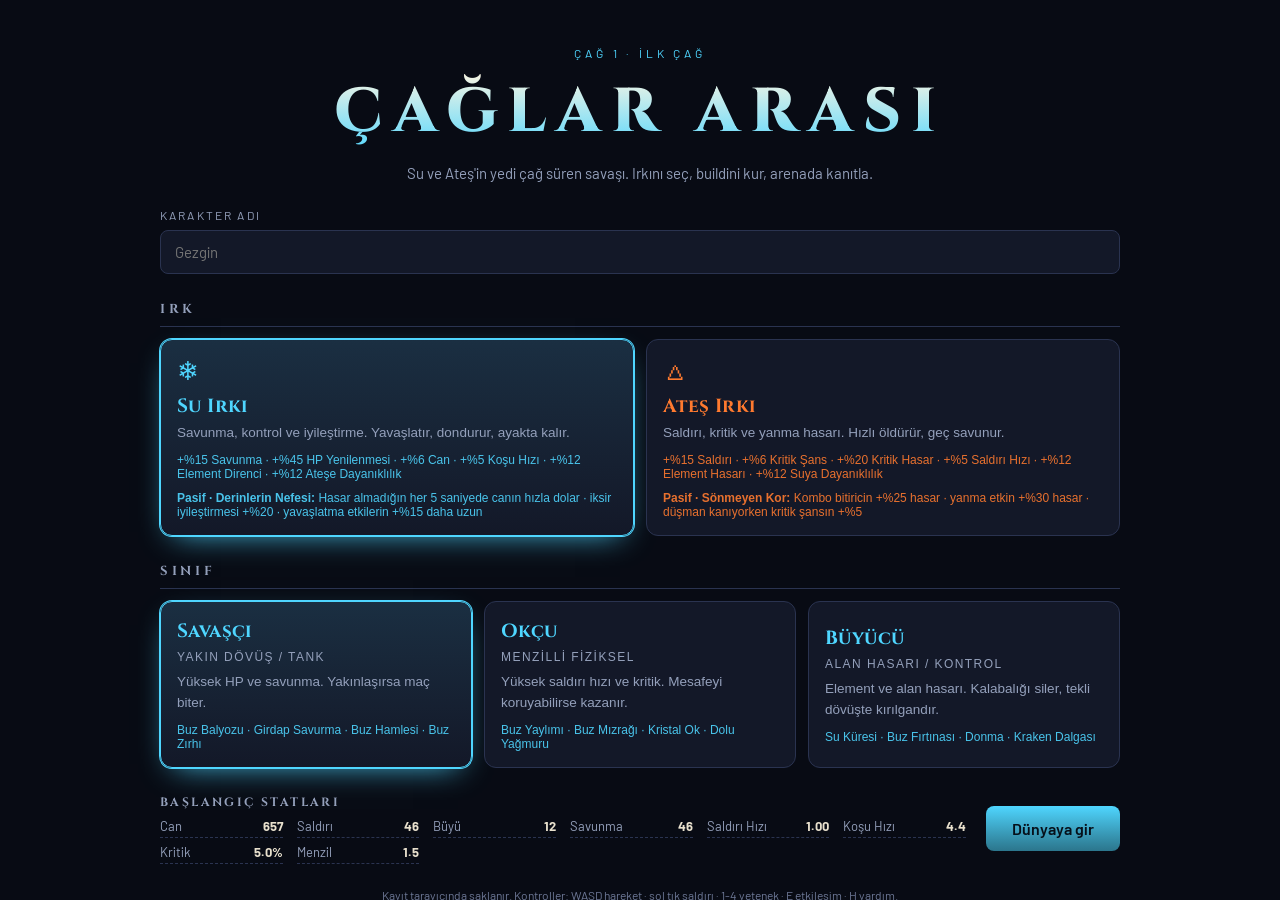
==== cag-savasi-tek-dosya.html @ c1fe4739 "Add files via upload" ====
<!DOCTYPE html>
<html lang="tr">
<head>
<meta charset="UTF-8">
<meta name="viewport" content="width=device-width, initial-scale=1, maximum-scale=1, user-scalable=no, viewport-fit=cover">
<title>Çağlar Arası — Su ve Ateş</title>
<link rel="preconnect" href="https://fonts.googleapis.com">
<link rel="preconnect" href="https://fonts.gstatic.com" crossorigin>
<link href="https://fonts.googleapis.com/css2?family=Cinzel:wght@600;800&family=Barlow:wght@400;500;600;700;800&display=swap" rel="stylesheet">
<style>
/* =============================================================
   style.css — Çağlar Arası
   Palet: obsidyen zemin, parşömen yazı, ırk rengi vurgu
   ============================================================= */

:root {
  --bg: #080b14;
  --bg2: #0e1220;
  --panel: #131828;
  --panel2: #1a2033;
  --line: #2a3350;
  --ink: #e8e0cd;
  --dim: #94a0bb;
  --gold: #e8c04a;
  --danger: #ff4d6d;
  --good: #8fd45c;
  --warn: #ffab3a;
  --accent: #4fd6ff;

  --r-common: #b8b8b8;
  --r-uncommon: #69c76a;
  --r-rare: #4aa3ff;
  --r-epic: #b06cff;
  --r-legendary: #ffa93a;
  --r-mythic: #ff4d6d;

  --font-d: 'Cinzel', Georgia, serif;
  --font-b: 'Barlow', system-ui, -apple-system, sans-serif;
}

* { box-sizing: border-box; margin: 0; padding: 0; }
html, body { height: 100%; }
body {
  background: var(--bg);
  color: var(--ink);
  font-family: var(--font-b);
  overflow: hidden;
  -webkit-tap-highlight-color: transparent;
}
.hidden { display: none !important; }
.dim { color: var(--dim); }
.small { font-size: 12px; }
h1, h2, h3, h4 { font-family: var(--font-d); letter-spacing: .02em; }

/* ---------------- Butonlar ---------------- */
.btn {
  font-family: var(--font-b); font-weight: 600; font-size: 14px;
  color: var(--ink); background: var(--panel2);
  border: 1px solid var(--line); border-radius: 8px;
  padding: 9px 14px; cursor: pointer; transition: .15s;
}
.btn:hover:not(:disabled) { background: #222a42; border-color: var(--accent); }
.btn:disabled { opacity: .4; cursor: not-allowed; }
.btn.primary { background: linear-gradient(180deg, var(--accent), color-mix(in srgb, var(--accent) 55%, #000)); color: #06101a; border: none; }
.btn.primary:hover:not(:disabled) { filter: brightness(1.12); }
.btn.ghost { background: transparent; }
.btn.danger { border-color: #5a2233; color: #ff8ea3; }
.btn.big { font-size: 16px; padding: 13px 26px; }
button:focus-visible, input:focus-visible { outline: 2px solid var(--accent); outline-offset: 2px; }

/* =============================================================
   1) KARAKTER OLUŞTURMA
   ============================================================= */
.screen { height: 100%; overflow-y: auto; }
.create-wrap {
  max-width: 1000px; margin: 0 auto; padding: 46px 20px 60px;
}
.create-head { text-align: center; margin-bottom: 26px; }
.eyebrow {
  font-size: 12px; letter-spacing: .32em; text-transform: uppercase;
  color: var(--accent); margin-bottom: 10px;
}
.create-head h1 {
  font-size: clamp(34px, 7vw, 62px); font-weight: 800; letter-spacing: .16em;
  background: linear-gradient(180deg, #fff6e2, var(--accent));
  -webkit-background-clip: text; background-clip: text; color: transparent;
}
.create-head .sub { color: var(--dim); margin-top: 10px; font-size: 15px; }

.continue {
  display: flex; align-items: center; justify-content: space-between; gap: 16px;
  background: var(--panel); border: 1px solid var(--line); border-left: 3px solid var(--gold);
  border-radius: 10px; padding: 14px 18px; margin-bottom: 22px;
}
.continue h3 { font-size: 18px; }

.field { margin-bottom: 24px; }
.field label { display: block; font-size: 12px; letter-spacing: .18em; text-transform: uppercase; color: var(--dim); margin-bottom: 8px; }
.field input, .row input {
  width: 100%; background: var(--panel); border: 1px solid var(--line); color: var(--ink);
  border-radius: 8px; padding: 12px 14px; font-family: var(--font-b); font-size: 15px;
}
.step {
  font-size: 13px; letter-spacing: .28em; text-transform: uppercase;
  color: var(--dim); margin: 26px 0 12px;
  border-bottom: 1px solid var(--line); padding-bottom: 8px;
}
.picks { display: grid; gap: 12px; }
.picks.two { grid-template-columns: repeat(auto-fit, minmax(260px, 1fr)); }
.picks.three { grid-template-columns: repeat(auto-fit, minmax(220px, 1fr)); }
.pick {
  text-align: left; background: var(--panel); border: 1px solid var(--line);
  border-radius: 12px; padding: 16px; color: var(--ink); cursor: pointer; transition: .16s;
}
.pick:hover { border-color: var(--c); transform: translateY(-2px); }
.pick.on { border-color: var(--c); box-shadow: 0 0 0 1px var(--c), 0 10px 30px -14px var(--c); background: linear-gradient(180deg, color-mix(in srgb, var(--c) 12%, var(--panel)), var(--panel)); }
.pick .glyph { font-size: 26px; color: var(--c); display: block; margin-bottom: 6px; }
.pick h3 { font-size: 19px; color: var(--c); margin-bottom: 4px; }
.pick .role { font-size: 12px; letter-spacing: .12em; text-transform: uppercase; color: var(--dim); margin-bottom: 6px; }
.pick p { font-size: 13.5px; color: var(--dim); line-height: 1.5; }
.pick .bonus { display: block; margin-top: 10px; font-size: 12px; color: var(--c); opacity: .9; }

.create-foot {
  display: flex; align-items: center; justify-content: space-between; gap: 20px;
  margin-top: 26px; flex-wrap: wrap;
}
.preview { flex: 1; min-width: 260px; }
.preview h4 { font-size: 12px; letter-spacing: .2em; text-transform: uppercase; color: var(--dim); margin-bottom: 8px; }
.pv-stats { display: grid; grid-template-columns: repeat(auto-fit, minmax(110px, 1fr)); gap: 6px 14px; }
.pv-stats div { display: flex; justify-content: space-between; font-size: 13px; border-bottom: 1px dashed var(--line); padding-bottom: 3px; }
.pv-stats span { color: var(--dim); }
.note { margin-top: 24px; font-size: 12px; color: #6d7896; text-align: center; }

/* =============================================================
   2) OYUN EKRANI
   ============================================================= */
#screen-game { position: fixed; inset: 0; }
#game { width: 100%; height: 100%; display: block; cursor: crosshair; }

#hud { position: absolute; inset: 0; pointer-events: none; font-size: 13px; }
#hud button, #hud input { pointer-events: auto; }

/* --- Sol üst oyuncu paneli --- */
.hud-player {
  position: absolute; top: 12px; left: 12px; display: flex; gap: 10px;
  background: rgba(12,16,28,.78); border: 1px solid var(--line); border-radius: 12px;
  padding: 10px; backdrop-filter: blur(6px); min-width: 268px;
}
.portrait {
  width: 46px; height: 46px; border-radius: 10px; flex: none;
  background: radial-gradient(circle at 50% 30%, color-mix(in srgb, var(--accent) 60%, #000), #0b1020);
  border: 1px solid var(--accent); display: grid; place-items: center;
  font-family: var(--font-d); font-weight: 800; font-size: 12px; color: var(--ink);
}
.pbars { flex: 1; display: flex; flex-direction: column; gap: 4px; }
.pname { display: flex; justify-content: space-between; align-items: baseline; }
.pname b { font-family: var(--font-d); font-size: 14px; }
.pname span { font-size: 11px; color: var(--dim); }
.bar { position: relative; height: 13px; background: #0a0e18; border: 1px solid var(--line); border-radius: 4px; overflow: hidden; }
.bar span { position: absolute; inset: 0; display: grid; place-items: center; font-size: 10px; font-weight: 700; text-shadow: 0 1px 2px #000; }
.bar .fill { height: 100%; transition: width .18s; }
.bar.hp .fill { background: linear-gradient(90deg, #d8324a, #ff6a5c); }
.bar.xp { height: 7px; }
.bar.xp .fill { background: linear-gradient(90deg, #3a7fd0, #7fc4ff); }
.bar.mana { height: 5px; }
.bar.mana .fill { background: linear-gradient(90deg, #6a4fd0, #b06cff); }

/* --- Üst kaynak & menü --- */
.hud-top {
  position: absolute; top: 12px; left: 50%; transform: translateX(-50%);
  display: flex; align-items: center; gap: 8px;
  background: rgba(12,16,28,.78); border: 1px solid var(--line);
  border-radius: 12px; padding: 7px 10px; backdrop-filter: blur(6px);
}
.res { display: flex; align-items: center; gap: 6px; font-weight: 700; padding: 0 6px; }
.res.age { font-family: var(--font-d); font-size: 12px; color: var(--gold); border-left: 1px solid var(--line); padding-left: 12px; }
.ic { width: 12px; height: 12px; border-radius: 3px; display: inline-block; }
.ic.gold { background: linear-gradient(135deg, #ffe9a8, var(--gold)); }
.ic.mat { background: linear-gradient(135deg, #a8e6ff, #4a90c9); }
.menu { display: flex; gap: 4px; margin-left: 6px; border-left: 1px solid var(--line); padding-left: 10px; }
.menu button {
  position: relative; background: transparent; border: 1px solid transparent; color: var(--dim);
  font-family: var(--font-b); font-weight: 600; font-size: 12.5px;
  padding: 6px 10px; border-radius: 7px; cursor: pointer; transition: .14s;
}
.menu button:hover { color: var(--ink); background: var(--panel2); border-color: var(--line); }
.dot {
  position: absolute; top: -4px; right: -4px; min-width: 16px; height: 16px;
  background: var(--gold); color: #0b1020; border-radius: 8px;
  font-size: 10px; font-weight: 800; display: grid; place-items: center; padding: 0 4px;
}

/* --- Sağ: mini harita + görev --- */
.hud-right { position: absolute; top: 12px; right: 12px; width: 168px; }
.minibox { background: rgba(12,16,28,.78); border: 1px solid var(--line); border-radius: 12px; padding: 8px; }
#minimap { width: 150px; height: 150px; display: block; border-radius: 6px; }
#zone-name { text-align: center; font-family: var(--font-d); font-size: 12px; margin-top: 6px; color: var(--accent); }
#quest-tracker { margin-top: 8px; display: flex; flex-direction: column; gap: 4px; }
.qt {
  background: rgba(12,16,28,.7); border-left: 2px solid var(--accent);
  padding: 5px 8px; border-radius: 0 6px 6px 0; display: flex; justify-content: space-between; gap: 8px;
  font-size: 11.5px;
}
.qt.done { border-left-color: var(--good); color: var(--good); }
.qt-num { color: var(--dim); font-weight: 700; }
.qt-empty { font-size: 11px; color: #616c88; padding: 4px 8px; }

/* --- Boss & PvP barları --- */
#boss-bar {
  position: absolute; top: 74px; left: 50%; transform: translateX(-50%);
  width: min(560px, 80vw); background: rgba(12,16,28,.82);
  border: 1px solid #4a2333; border-radius: 10px; padding: 8px 12px;
}
.bb-name { font-family: var(--font-d); font-size: 14px; margin-bottom: 5px; display: flex; justify-content: space-between; }
.bb-name span { font-family: var(--font-b); font-size: 11px; color: var(--dim); }
.bar.big { height: 15px; }
.fill.boss { background: linear-gradient(90deg, #8a1030, var(--danger)); }

#pvp-bar {
  position: absolute; top: 12px; left: 50%; transform: translateX(-50%);
  display: flex; align-items: center; gap: 14px;
  background: rgba(12,16,28,.85); border: 1px solid var(--line);
  border-radius: 12px; padding: 10px 16px; width: min(680px, 92vw);
}
.pvp-side { flex: 1; }
.pvp-side.right { text-align: right; }
.pn { font-family: var(--font-d); font-size: 13px; margin-bottom: 4px; }
.fill.ally { background: linear-gradient(90deg, #2f7fd0, #7fc4ff); }
.fill.foe { background: linear-gradient(90deg, #ff6a3a, #ffab3a); }
.pvp-timer { font-family: var(--font-d); font-size: 20px; text-align: center; line-height: 1; }
.pvp-timer span { display: block; font-size: 10px; color: var(--dim); letter-spacing: .2em; }

/* --- Etkileşim ipucu --- */
#interact-hint {
  position: absolute; bottom: 132px; left: 50%; transform: translateX(-50%);
  background: rgba(12,16,28,.85); border: 1px solid var(--accent);
  border-radius: 8px; padding: 7px 14px; font-size: 13px;
}
#interact-hint b {
  display: inline-block; background: var(--accent); color: #06101a;
  border-radius: 4px; padding: 1px 6px; margin-right: 6px; font-size: 11px;
}

/* --- Yetenek çubuğu --- */
#skillbar {
  position: absolute; bottom: 16px; left: 50%; transform: translateX(-50%);
  display: flex; gap: 8px;
}
.skill {
  position: relative; width: 74px; height: 66px; overflow: hidden;
  background: rgba(16,21,36,.9); border: 1px solid var(--line); border-radius: 10px;
  color: var(--ink); cursor: pointer; display: flex; flex-direction: column;
  justify-content: flex-end; padding: 6px; transition: .14s;
}
.skill:hover { border-color: var(--accent); }
.skill.nomana { opacity: .55; }
.skill .key {
  position: absolute; top: 4px; left: 6px; font-size: 10px; font-weight: 800;
  color: var(--accent); letter-spacing: .06em;
}
.skill .mana { position: absolute; top: 4px; right: 6px; font-size: 10px; color: #b06cff; font-weight: 700; }
.skill .count { position: absolute; top: 4px; right: 6px; font-size: 11px; color: var(--good); font-weight: 800; }
.skill .sname { font-size: 11px; font-weight: 600; line-height: 1.15; text-align: left; }
.skill .cd { position: absolute; left: 0; bottom: 0; width: 100%; height: 0%; background: rgba(4,7,14,.72); transition: height .1s linear; }
.skill .cd-text { position: absolute; inset: 0; display: grid; place-items: center; font-size: 18px; font-weight: 800; color: #fff; }
.skill.util { width: 60px; }
.skill.util .sname { font-size: 10.5px; color: var(--dim); }

/* --- Joystick (dokunmatik) --- */
#joystick {
  position: absolute; bottom: 96px; left: 26px; width: 112px; height: 112px;
  border-radius: 50%; border: 1px solid var(--line); background: rgba(12,16,28,.4);
  display: none; pointer-events: auto; touch-action: none;
}
#joy-knob {
  position: absolute; left: 50%; top: 50%; width: 46px; height: 46px; margin: -23px 0 0 -23px;
  border-radius: 50%; background: rgba(120,160,220,.35); border: 1px solid var(--accent);
}

/* --- Toast --- */
#toasts { position: absolute; bottom: 100px; right: 16px; display: flex; flex-direction: column; gap: 6px; align-items: flex-end; }
.toast {
  background: rgba(12,16,28,.92); border: 1px solid var(--line); border-left: 3px solid var(--accent);
  border-radius: 6px; padding: 8px 12px; font-size: 12.5px; max-width: 300px;
  animation: slidein .25s ease; transition: opacity .35s, transform .35s;
}
.toast-good { border-left-color: var(--good); }
.toast-warn { border-left-color: var(--warn); }
.toast.out { opacity: 0; transform: translateX(20px); }
@keyframes slidein { from { opacity: 0; transform: translateX(24px); } }

/* =============================================================
   3) PANELLER (modal)
   ============================================================= */
#modal-layer {
  position: absolute; inset: 0; background: rgba(4,6,12,.72);
  display: grid; place-items: center; padding: 20px; z-index: 30; pointer-events: auto;
  backdrop-filter: blur(3px);
}
.modal {
  width: min(620px, 100%); max-height: 86vh; display: flex; flex-direction: column;
  background: var(--panel); border: 1px solid var(--line); border-radius: 14px;
  box-shadow: 0 30px 80px -30px #000;
}
.modal.wide { width: min(920px, 100%); }
.modal-head {
  display: flex; align-items: center; justify-content: space-between;
  padding: 14px 18px; border-bottom: 1px solid var(--line);
}
.modal-head h2 { font-size: 19px; }
.modal-head .pill, .pill {
  font-family: var(--font-b); font-size: 11px; font-weight: 700; color: var(--accent);
  background: color-mix(in srgb, var(--accent) 15%, transparent);
  border-radius: 20px; padding: 2px 9px; margin-left: 8px;
}
.close { background: none; border: none; color: var(--dim); font-size: 18px; cursor: pointer; }
.close:hover { color: var(--ink); }
.modal-body { padding: 16px 18px 20px; overflow-y: auto; }
.modal h4 { font-size: 12px; letter-spacing: .18em; text-transform: uppercase; color: var(--dim); margin: 16px 0 8px; }
.modal h4:first-child { margin-top: 0; }

/* --- Karakter paneli --- */
.char-grid { display: grid; grid-template-columns: 1fr 1fr; gap: 22px; }
.ident { display: flex; gap: 12px; align-items: center; margin-bottom: 6px; }
.ident-badge {
  width: 52px; height: 52px; border-radius: 12px; display: grid; place-items: center;
  font-family: var(--font-d); font-weight: 800; font-size: 20px;
  background: radial-gradient(circle at 50% 30%, color-mix(in srgb, var(--c) 55%, #000), #0b1020);
  border: 1px solid var(--c);
}
.ident h3 { font-size: 18px; }
.ident p { font-size: 12.5px; color: var(--dim); }
.stats { display: grid; grid-template-columns: 1fr 1fr; gap: 4px 16px; }
.strow { display: flex; justify-content: space-between; font-size: 12.5px; border-bottom: 1px dashed var(--line); padding: 3px 0; }
.strow span { color: var(--dim); }
.alloc { display: flex; flex-direction: column; gap: 5px; margin-bottom: 12px; }
.alrow { display: grid; grid-template-columns: 1fr auto auto auto; gap: 6px; align-items: center; font-size: 12.5px; }
.alname .cap { font-style: normal; font-size: 10px; color: #66718c; margin-left: 4px; }
.alpts { font-weight: 800; color: var(--accent); min-width: 22px; text-align: right; }
.mini {
  background: var(--panel2); border: 1px solid var(--line); color: var(--ink);
  border-radius: 6px; padding: 3px 8px; font-size: 11px; font-weight: 700; cursor: pointer;
}
.mini:disabled { opacity: .35; cursor: not-allowed; }
.eqgrid { display: grid; grid-template-columns: 1fr 1fr; gap: 6px; }
.eqslot {
  text-align: left; background: var(--panel2); border: 1px solid var(--line);
  border-radius: 8px; padding: 7px 9px; cursor: pointer; color: var(--ink);
}
.eqslot .eqname { display: block; font-size: 10px; letter-spacing: .1em; text-transform: uppercase; color: var(--dim); }
.eqslot b { font-size: 12.5px; display: block; }
.eqslot i { font-size: 10.5px; color: var(--dim); font-style: normal; }
.eqslot.empty b { color: #5b6580; }

/* Nadirlik renkleri */
.r-common { border-color: color-mix(in srgb, var(--r-common) 45%, var(--line)); }
.r-uncommon { border-color: var(--r-uncommon); }
.r-rare { border-color: var(--r-rare); }
.r-epic { border-color: var(--r-epic); }
.r-legendary { border-color: var(--r-legendary); box-shadow: 0 0 14px -6px var(--r-legendary); }
.r-mythic { border-color: var(--r-mythic); box-shadow: 0 0 16px -5px var(--r-mythic); }

/* --- Envanter --- */
.inv-wrap { display: grid; gap: 14px; }
.icells, .mcells { display: grid; grid-template-columns: repeat(auto-fill, minmax(150px, 1fr)); gap: 6px; }
.icell, .mcell {
  text-align: left; background: var(--panel2); border: 1px solid var(--line);
  border-radius: 8px; padding: 8px; cursor: pointer; color: var(--ink); transition: .14s;
}
.icell:hover, .mcell:hover { transform: translateY(-2px); background: #202742; }
.ic-slot { display: block; font-size: 9.5px; letter-spacing: .12em; text-transform: uppercase; color: var(--dim); }
.ic-name { display: block; font-size: 12.5px; font-weight: 600; line-height: 1.2; margin: 2px 0; }
.ic-lv, .ic-price { font-size: 11px; color: var(--gold); }
.matbox { background: var(--panel2); border: 1px solid var(--line); border-radius: 10px; padding: 12px; }
.mat { display: flex; align-items: center; gap: 8px; font-size: 12.5px; padding: 3px 0; }
.mat i { width: 10px; height: 10px; border-radius: 3px; }
.mat b { margin-left: auto; }
.inv-actions { display: flex; align-items: center; gap: 12px; flex-wrap: wrap; font-size: 12px; }

/* --- Item popup --- */
.itempop-layer { position: fixed; inset: 0; background: rgba(4,6,12,.6); display: grid; place-items: center; z-index: 50; padding: 20px; }
.itempop {
  width: min(400px, 100%); background: var(--panel); border: 1px solid var(--line);
  border-radius: 12px; padding: 18px; box-shadow: 0 24px 60px -24px #000;
}
.itempop h3 { font-size: 18px; margin-bottom: 4px; }
.istats { margin: 12px 0; display: flex; flex-direction: column; gap: 3px; }
.istat { display: flex; gap: 8px; font-size: 12.5px; border-bottom: 1px dashed var(--line); padding-bottom: 3px; }
.istat span { color: var(--dim); flex: 1; }
.istat b { color: var(--ink); }
.istat i { font-style: normal; font-weight: 700; font-size: 11.5px; }
.istat .up { color: var(--good); }
.istat .down { color: #ff7a8a; }
.ip-actions { display: flex; gap: 8px; flex-wrap: wrap; margin-top: 14px; }

/* --- Market --- */
.shop-top { display: flex; justify-content: space-between; align-items: center; gap: 12px; margin-bottom: 14px; flex-wrap: wrap; }
.shop-top .btn { margin-left: 6px; }

/* --- Craft --- */
.craft { display: flex; flex-direction: column; gap: 10px; }
.recipe {
  display: flex; justify-content: space-between; align-items: center; gap: 14px;
  background: var(--panel2); border: 1px solid var(--line); border-radius: 10px; padding: 12px 14px;
}
.recipe h4 { margin: 0 0 3px; font-size: 15px; letter-spacing: 0; text-transform: none; color: var(--ink); }
.mats { display: flex; flex-wrap: wrap; gap: 8px; margin-top: 6px; font-size: 11.5px; }
.mats .ok { color: var(--good); }
.mats .no { color: #ff7a8a; }

/* --- Görevler --- */
.quests { display: flex; flex-direction: column; gap: 10px; }
.questrow {
  display: flex; justify-content: space-between; align-items: center; gap: 14px;
  background: var(--panel2); border: 1px solid var(--line); border-radius: 10px; padding: 12px 14px;
}
.questrow h4 { margin: 0 0 4px; font-size: 14.5px; letter-spacing: 0; text-transform: none; color: var(--ink); }
.questrow .bar { margin-top: 7px; width: 240px; max-width: 44vw; height: 6px; }
.questrow .fill { background: linear-gradient(90deg, var(--accent), #fff); }
.questrow.done { border-color: var(--good); }

/* --- Çağlar --- */
.ages { display: flex; flex-direction: column; gap: 6px; }
.agerow {
  display: flex; align-items: center; gap: 14px; padding: 10px 12px;
  background: var(--panel2); border: 1px solid var(--line); border-radius: 10px; opacity: .55;
}
.agerow.unlocked { opacity: 1; }
.agerow.current { border-color: var(--gold); box-shadow: 0 0 18px -10px var(--gold); }
.agemark {
  width: 38px; height: 38px; flex: none; border-radius: 10px; display: grid; place-items: center;
  font-family: var(--font-d); font-weight: 800; background: color-mix(in srgb, var(--c) 25%, #0b1020);
  border: 1px solid var(--c); color: var(--c);
}
.agerow h4 { margin: 0; font-size: 15px; letter-spacing: 0; text-transform: none; color: var(--ink); }
.agestate { margin-left: auto; font-size: 11px; color: var(--dim); }
.agefoot { margin-top: 14px; display: flex; justify-content: space-between; align-items: center; gap: 14px; flex-wrap: wrap; }

/* --- Depo --- */
.storage { display: grid; grid-template-columns: 1fr 1fr; gap: 18px; }

/* --- PvP --- */
.pvp-panel { display: flex; flex-direction: column; gap: 16px; }
.rankbox {
  display: flex; align-items: center; gap: 18px; padding: 14px 18px;
  background: linear-gradient(90deg, color-mix(in srgb, var(--c) 14%, var(--panel2)), var(--panel2));
  border: 1px solid var(--c); border-radius: 12px;
}
.rankname { font-family: var(--font-d); font-size: 24px; color: var(--c); }
.mmr { font-weight: 700; }
.wl { margin-left: auto; color: var(--dim); }
.pvp-actions { display: flex; flex-direction: column; gap: 14px; }
.duel { background: var(--panel2); border: 1px solid var(--line); border-radius: 10px; padding: 12px 14px; }
.duel .row { display: flex; gap: 8px; margin: 8px 0; }
.mm-status { display: flex; align-items: center; gap: 10px; font-size: 13px; color: var(--accent); }
.spin {
  width: 14px; height: 14px; border-radius: 50%; border: 2px solid color-mix(in srgb, var(--accent) 30%, transparent);
  border-top-color: var(--accent); animation: spin .7s linear infinite;
}
@keyframes spin { to { transform: rotate(360deg); } }

.result { text-align: center; padding: 10px 0; }
.rbig { font-family: var(--font-d); font-size: 30px; margin-bottom: 16px; }
.result.win .rbig { color: var(--good); }
.result.lose .rbig { color: var(--danger); }
.rrew { display: flex; justify-content: center; gap: 26px; margin-bottom: 14px; }
.rrew div { display: flex; flex-direction: column; }
.rrew span { font-size: 11px; color: var(--dim); letter-spacing: .12em; text-transform: uppercase; }
.rrew b { font-size: 20px; font-family: var(--font-d); }
.result .ip-actions { justify-content: center; }

/* --- Yardım --- */
.keys { display: grid; grid-template-columns: repeat(auto-fit, minmax(200px, 1fr)); gap: 6px; font-size: 13px; }
.keys div { background: var(--panel2); border: 1px solid var(--line); border-radius: 7px; padding: 7px 10px; }
.keys b { color: var(--accent); margin-right: 6px; }

/* =============================================================
   4) RESPONSIVE / MOBİL
   ============================================================= */
@media (max-width: 860px) {
  .char-grid, .storage { grid-template-columns: 1fr; }
  .hud-right { width: 128px; }
  #minimap { width: 110px; height: 110px; }
  .hud-player { min-width: 210px; }
  .hud-top { top: auto; bottom: 92px; font-size: 12px; }
  .menu button { padding: 6px 7px; font-size: 11.5px; }
  #joystick { display: block; }
  #skillbar { gap: 6px; bottom: 12px; }
  .skill { width: 60px; height: 56px; }
  .skill.util { width: 52px; }
  #toasts { bottom: 150px; }
  #interact-hint { bottom: 160px; }
}
@media (hover: none) and (pointer: coarse) {
  #joystick { display: block; }
  #game { cursor: default; }
}
@media (prefers-reduced-motion: reduce) {
  * { animation-duration: .01ms !important; transition-duration: .01ms !important; }
}


/* ===== KOMBO GÖSTERGESİ ===== */
#combo-ind{
  position:absolute; left:50%; top:26%; transform:translateX(-50%);
  text-align:center; pointer-events:none; z-index:6;
  font-family:'Cinzel',serif; letter-spacing:.06em;
  text-shadow:0 2px 14px rgba(0,0,0,.85);
}
#combo-ind b{ display:block; font-size:30px; color:var(--accent); line-height:1; }
#combo-ind span{ font-size:11px; opacity:.65; letter-spacing:.22em; text-transform:uppercase; }
#combo-ind.finish b{ font-size:38px; color:#ffd66b; }
#combo-ind.pop{ animation:comboPop .28s ease-out; }
@keyframes comboPop{
  0%{ transform:translateX(-50%) scale(.6); opacity:0; }
  55%{ transform:translateX(-50%) scale(1.16); opacity:1; }
  100%{ transform:translateX(-50%) scale(1); opacity:1; }
}

/* ===== İKSİR BUTONLARI ===== */
.skill.pot .count{ background:var(--pot); color:#0b0f18; font-weight:800; }
.skill.pot.empty{ opacity:.42; filter:grayscale(.7); }
.skill.auto{ min-width:56px; }
.skill.auto .count{ font-size:9px; letter-spacing:.08em; background:#2b3444; color:#8c97ab; }
.skill.auto.on .count{ background:#2f7d52; color:#dcffe9; }

/* ===== MARKET İKSİR TEZGÂHI ===== */
.potion-shop{ display:grid; gap:8px; margin-bottom:14px; }
.pot-row{
  display:flex; align-items:center; justify-content:space-between; gap:12px;
  padding:10px 12px; border-radius:10px;
  background:linear-gradient(90deg, color-mix(in srgb, var(--pot) 14%, transparent), transparent 65%);
  border:1px solid color-mix(in srgb, var(--pot) 35%, transparent);
}
.pot-info b{ display:block; color:var(--pot); font-size:14px; }
.pot-info span{ font-size:11.5px; opacity:.7; }
.pot-buy{ display:flex; gap:6px; flex-wrap:wrap; }
.btn.small{ padding:6px 10px; font-size:11.5px; }

/* ===== EFSUN ROZETİ ===== */
.ench{ font-size:11.5px; margin:-4px 0 8px; }
.ench.yes{ color:#c9a6ff; }
.ench.no{ color:#7b8496; }
.ench-dot{ color:#c9a6ff; font-style:normal; }

@media (max-width:860px){
  #combo-ind b{ font-size:24px; }
  .pot-row{ flex-direction:column; align-items:stretch; }
}

/* ===== IRK PASİFİ ===== */
.race-passive{
  margin:10px 0 14px; padding:10px 12px; border-radius:10px;
  border:1px solid color-mix(in srgb, var(--c) 32%, transparent);
  background:linear-gradient(90deg, color-mix(in srgb, var(--c) 12%, transparent), transparent 70%);
}
.race-passive b{ display:block; color:var(--c); font-size:13px; margin-bottom:3px; }
.race-passive span{ font-size:11.5px; opacity:.75; line-height:1.5; }
.pick-card .bonus.passive{ display:block; margin-top:6px; opacity:.62; font-size:10.5px; line-height:1.45; }

/* ===== MARKET KADEME SEKMELERİ ===== */
.tier-tabs{ display:flex; gap:6px; flex-wrap:wrap; margin-bottom:8px; }
.tier-tab{
  flex:1 1 110px; padding:7px 9px; border-radius:9px; cursor:pointer; text-align:left;
  background:#141a26; border:1px solid #263043; color:#e8e0cd;
  font-family:'Barlow',system-ui,sans-serif; transition:.15s;
}
.tier-tab b{ display:block; font-size:12px; color:var(--tc); }
.tier-tab span{ font-size:10px; opacity:.6; letter-spacing:.04em; }
.tier-tab:hover{ border-color:var(--tc); }
.tier-tab.on{ background:linear-gradient(180deg, color-mix(in srgb, var(--tc) 22%, transparent), transparent); border-color:var(--tc); }
.tier-tab.locked{ opacity:.5; }
.tier-tab.locked b::after{ content:' 🔒'; font-size:10px; }
.tier-note{ font-size:11.5px; opacity:.72; margin:0 0 12px; }
.tier-note.warn{ color:#ffcf7a; opacity:.95; }
.mcell.ench{ box-shadow:inset 0 0 0 1px rgba(201,166,255,.35); }
.istat.rare b{ color:#c9a6ff; }
.rare-tag{
  font-style:normal; font-size:8.5px; letter-spacing:.1em; text-transform:uppercase;
  color:#c9a6ff; border:1px solid rgba(201,166,255,.4); border-radius:4px; padding:0 3px; margin-left:4px;
}

/* ===== ÜZERİNDEKİ EKİPMAN (envanter) ===== */
.worn-box{ margin-bottom:14px; }
.worn-box h4{ margin:0 0 8px; }
.worn-grid{ display:grid; grid-template-columns:repeat(auto-fill,minmax(190px,1fr)); gap:8px; }
.worn{
  padding:9px 10px; border-radius:10px; text-align:left; cursor:pointer;
  background:#111725; border:1px solid #26304a; transition:.15s;
}
.worn:hover{ border-color:#4a5a80; transform:translateY(-1px); }
.worn.empty{ opacity:.45; cursor:default; }
.worn .wslot{ display:block; font-size:9.5px; letter-spacing:.14em; text-transform:uppercase; opacity:.55; }
.worn b{ display:block; font-size:12.5px; margin:2px 0 3px; line-height:1.25; }
.worn .wmeta{ display:block; font-size:10px; opacity:.55; margin-bottom:5px; }
.wstats{ display:flex; flex-wrap:wrap; gap:3px 8px; }
.wstats i{ font-style:normal; font-size:10.5px; opacity:.78; }
.wstats i b{ display:inline; font-size:10.5px; color:#e8e0cd; }
.wstats i.rare, .wstats i.rare b{ color:#c9a6ff; opacity:1; }
.worn.r-uncommon{ border-color:#3f6b40; } .worn.r-rare{ border-color:#2f5f96; }
.worn.r-epic{ border-color:#6b40a0; } .worn.r-legendary{ border-color:#a06a20; }
.worn.r-mythic{ border-color:#a03048; }

/* ===== YETENEK PANELİ ===== */
.skills-wrap{ display:flex; flex-direction:column; gap:12px; }
.skgrid{ display:grid; grid-template-columns:repeat(auto-fill,minmax(240px,1fr)); gap:10px; }
.skcard{
  padding:12px; border-radius:12px; background:#111725;
  border:1px solid color-mix(in srgb, var(--c) 28%, #26304a);
}
.skhead{ display:flex; align-items:center; gap:9px; margin-bottom:7px; }
.skkey{
  width:26px; height:26px; flex:0 0 26px; display:grid; place-items:center;
  border-radius:7px; background:color-mix(in srgb, var(--c) 22%, transparent);
  border:1px solid var(--c); color:var(--c); font-weight:800; font-size:13px;
}
.skhead b{ display:block; font-family:'Cinzel',serif; font-size:13.5px; color:var(--c); }
.skhow{ font-size:11.5px; margin:0 0 4px; line-height:1.5; }
.skrows{ margin:8px 0; border-top:1px solid #1e2637; padding-top:7px; }
.skrow{ display:flex; justify-content:space-between; gap:8px; font-size:11px; padding:2px 0; }
.skrow span{ opacity:.6; }
.skcard h5{ margin:8px 0 4px; font-size:10px; letter-spacing:.14em; text-transform:uppercase; opacity:.5; }
.skeff{ margin:0; padding-left:15px; }
.skeff li{ font-size:11px; line-height:1.55; opacity:.85; }
.skinfo{
  padding:11px 13px; border-radius:11px;
  border:1px solid color-mix(in srgb, var(--c) 30%, transparent);
  background:linear-gradient(90deg, color-mix(in srgb, var(--c) 12%, transparent), transparent 70%);
}
.skinfo b{ color:var(--c); font-size:13px; }
.skinfo p{ margin:4px 0 0; font-size:11.5px; line-height:1.6; opacity:.82; }

</style>
</head>
<body>

<!-- =========================================================
     1) KARAKTER OLUŞTURMA
     ========================================================= -->
<section id="screen-create" class="screen">
  <div class="create-wrap">
    <header class="create-head">
      <p class="eyebrow">Çağ 1 · İlk Çağ</p>
      <h1>ÇAĞLAR ARASI</h1>
      <p class="sub">Su ve Ateş'in yedi çağ süren savaşı. Irkını seç, buildini kur, arenada kanıtla.</p>
    </header>

    <div id="continue-box" class="continue hidden"></div>

    <div class="field">
      <label for="char-name">Karakter adı</label>
      <input id="char-name" maxlength="14" placeholder="Gezgin" autocomplete="off">
    </div>

    <h2 class="step">Irk</h2>
    <div id="race-list" class="picks two"></div>

    <h2 class="step">Sınıf</h2>
    <div id="class-list" class="picks three"></div>

    <div class="create-foot">
      <div id="preview" class="preview"></div>
      <button id="btn-start" class="btn primary big">Dünyaya gir</button>
    </div>

    <p class="note">Kayıt tarayıcında saklanır. Kontroller: WASD hareket · sol tık saldırı · 1-4 yetenek · E etkileşim · H yardım.</p>
  </div>
</section>

<!-- =========================================================
     2) OYUN
     ========================================================= -->
<div id="screen-game" class="hidden">
  <canvas id="game"></canvas>

  <div id="hud">
    <!-- Sol üst: karakter -->
    <div class="hud-player">
      <div class="portrait"><span id="p-level">Lv 1</span></div>
      <div class="pbars">
        <div class="pname"><b id="p-name">—</b><span id="p-class">—</span></div>
        <div class="bar hp"><div class="fill" id="hp-fill"></div><span id="hp-text"></span></div>
        <div class="bar xp"><div class="fill" id="xp-fill"></div><span id="xp-text"></span></div>
        <div class="bar mana"><div class="fill" id="mana-fill"></div></div>
      </div>
    </div>

    <!-- Üst: kaynaklar + menü -->
    <div class="hud-top">
      <div class="res"><i class="ic gold"></i><span id="res-gold">0</span></div>
      <div class="res"><i class="ic mat"></i><span id="res-mats">0</span></div>
      <div class="res age"><span id="res-age">İlk Çağ</span></div>
      <nav class="menu">
        <button data-panel="char" title="Karakter (C)">Karakter<span id="statpoint-dot" class="dot hidden">0</span></button>
        <button data-panel="inventory" title="Envanter (I)">Envanter</button>
        <button data-panel="skills" title="Yetenekler (Y)">Yetenek</button>
        <button data-panel="quest" title="Görevler (K)">Görev</button>
        <button data-panel="age" title="Çağlar (M)">Çağ</button>
        <button data-panel="pvp" title="PvP">PvP</button>
        <button data-panel="help" title="Yardım (H)">?</button>
      </nav>
    </div>

    <!-- Sağ: mini harita + görev takibi -->
    <div class="hud-right">
      <div class="minibox">
        <canvas id="minimap" width="150" height="150"></canvas>
        <div id="zone-name">—</div>
      </div>
      <div id="quest-tracker"></div>
    </div>

    <!-- Boss / PvP barları -->
    <div id="boss-bar" class="hidden"></div>
    <div id="pvp-bar" class="hidden"></div>

    <!-- Etkileşim ipucu -->
    <div id="interact-hint" class="hidden"></div>
    <div id="combo-ind" class="hidden"></div>

    <!-- Alt: yetenek çubuğu -->
    <div id="skillbar"></div>

    <!-- Mobil joystick -->
    <div id="joystick"><div id="joy-knob"></div></div>

    <div id="toasts"></div>
  </div>

  <!-- Panel katmanı -->
  <div id="modal-layer" class="hidden"><div id="modal" class="modal"></div></div>
</div>

<!-- =========================================================
     Betikler — yükleme sırası bağımlılığa göre
     ========================================================= -->
<script>
/* ===== js/utils.js ===== */
/* =============================================================
   utils.js — matematik, rastgelelik, biçimlendirme, event bus
   ============================================================= */

const U = {
  clamp(v, a, b) { return v < a ? a : (v > b ? b : v); },
  lerp(a, b, t) { return a + (b - a) * t; },
  rand(a = 0, b = 1) { return a + Math.random() * (b - a); },
  randInt(a, b) { return Math.floor(a + Math.random() * (b - a + 1)); },
  chance(p) { return Math.random() < p; },
  pick(arr) { return arr[Math.floor(Math.random() * arr.length)]; },

  weightedPick(list, weightKey = 'weight') {
    let total = 0;
    for (const it of list) total += it[weightKey];
    let r = Math.random() * total;
    for (const it of list) { r -= it[weightKey]; if (r <= 0) return it; }
    return list[list.length - 1];
  },

  dist(ax, ay, bx, by) { const dx = bx - ax, dy = by - ay; return Math.sqrt(dx * dx + dy * dy); },
  dist2(ax, ay, bx, by) { const dx = bx - ax, dy = by - ay; return dx * dx + dy * dy; },
  angle(ax, ay, bx, by) { return Math.atan2(by - ay, bx - ax); },

  uid() { return Math.random().toString(36).slice(2, 10) + Date.now().toString(36).slice(-4); },

  fmt(n) {
    n = Math.floor(n);
    return n.toString().replace(/\B(?=(\d{3})+(?!\d))/g, '.');
  },
  pct(v, d = 0) { return (v * 100).toFixed(d) + '%'; },

  /* Stat değerini okunur biçime çevirir */
  fmtStat(key, v) {
    const pctKeys = ['critChance', 'critDamage', 'penetration', 'elementDamage', 'elementRes',
                     'resSu', 'resAtes', 'dmgBoss', 'dmgMonster', 'dmgPlayer', 'dmgStone'];
    if (pctKeys.includes(key)) return (v >= 0 ? '+' : '') + (v * 100).toFixed(1) + '%';
    if (key === 'attackSpeed') return (v >= 0 ? '+' : '') + v.toFixed(2);
    if (key === 'moveSpeed' || key === 'hpRegen') return (v >= 0 ? '+' : '') + v.toFixed(1);
    return (v >= 0 ? '+' : '') + Math.round(v);
  },

  statName(key) {
    const map = {
      maxHp: 'Can', hpRegen: 'HP Yenilenmesi', attack: 'Saldırı Gücü', magic: 'Büyü Gücü',
      defense: 'Savunma', attackSpeed: 'Saldırı Hızı', moveSpeed: 'Koşu Hızı',
      critChance: 'Kritik Şans', critDamage: 'Kritik Hasar', penetration: 'Delici Vuruş',
      range: 'Menzil', elementDamage: 'Element Hasarı', elementRes: 'Element Direnci',
      resSu: 'Suya Karşı Dayanıklılık', resAtes: 'Ateşe Karşı Dayanıklılık',
      dmgBoss: "Boss'a Karşı Güçlü", dmgMonster: 'Canavara Karşı Güçlü',
      dmgPlayer: 'Oyuncuya Karşı Güçlü', dmgStone: 'Maden Taşına Karşı Güçlü'
    };
    return map[key] || key;
  },

  /* Basit yayın-abone sistemi (görev takibi, UI güncellemesi) */
  bus: {
    _h: {},
    on(evt, fn) { (this._h[evt] = this._h[evt] || []).push(fn); },
    emit(evt, data) { (this._h[evt] || []).forEach(fn => fn(data)); }
  },

  /* Nokta bir daire içinde mi */
  inCircle(px, py, cx, cy, r) { return U.dist2(px, py, cx, cy) <= r * r; },

  /* Açı farkı (-PI..PI) */
  angleDiff(a, b) {
    let d = b - a;
    while (d > Math.PI) d -= Math.PI * 2;
    while (d < -Math.PI) d += Math.PI * 2;
    return d;
  },

  now() { return performance.now() / 1000; }
};

;
/* ===== js/data.js ===== */
/* =============================================================
   data.js — TÜM OYUN VERİSİ (data-driven tasarım)
   Kod içine sabit değer gömülmez; denge buradan ayarlanır.
   ============================================================= */

const GameData = {

  /* ---------------- IRKLAR ---------------- */
  RACES: {
    su: {
      id: 'su', name: 'Su Irkı', element: 'su',
      colors: { primary: '#4fd6ff', dark: '#0f4c6b', light: '#d7f6ff', aura: '#7ce9ff' },
      desc: 'Savunma, kontrol ve iyileştirme. Yavaşlatır, dondurur, ayakta kalır.',
      bonus: { defense: 0.15, hpRegen: 0.45, moveSpeed: 0.05, elementRes: 0.12, resAtes: 0.12, maxHp: 0.06 },
      bonusText: '+%15 Savunma · +%45 HP Yenilenmesi · +%6 Can · +%5 Koşu Hızı · +%12 Element Direnci · +%12 Ateşe Dayanıklılık',
      /* Pasif: hasar almayınca hızlı toparlanır, iksirler daha çok iyileştirir */
      passive: {
        name: 'Derinlerin Nefesi',
        text: 'Hasar almadığın her 5 saniyede canın hızla dolar · iksir iyileştirmesi +%20 · yavaşlatma etkilerin +%15 daha uzun',
        regenMul: 1.9, potionMul: 1.20, slowDurMul: 1.15
      }
    },
    ates: {
      id: 'ates', name: 'Ateş Irkı', element: 'ates',
      colors: { primary: '#ff7a2f', dark: '#6b1f0f', light: '#ffd9a8', aura: '#ffb347' },
      desc: 'Saldırı, kritik ve yanma hasarı. Hızlı öldürür, geç savunur.',
      bonus: { attack: 0.15, critChance: 0.06, critDamage: 0.20, elementDamage: 0.12, resSu: 0.12, attackSpeed: 0.05 },
      bonusText: '+%15 Saldırı · +%6 Kritik Şans · +%20 Kritik Hasar · +%5 Saldırı Hızı · +%12 Element Hasarı · +%12 Suya Dayanıklılık',
      /* Pasif: kombo bitiricisi ve yanma hasarı güçlenir */
      passive: {
        name: 'Sönmeyen Kor',
        text: 'Kombo bitiricin +%25 hasar · yanma etkin +%30 hasar · düşman kanıyorken kritik şansın +%5',
        finisherMul: 1.25, burnMul: 1.30, critVsBurning: 0.05
      }
    }
  },

  /* ---------------- SINIFLAR ---------------- */
  CLASSES: {
    savasci: {
      id: 'savasci', name: 'Savaşçı', role: 'Yakın Dövüş / Tank',
      desc: 'Yüksek HP ve savunma. Yakınlaşırsa maç biter.',
      base: { maxHp: 620, attack: 46, magic: 12, defense: 40, attackSpeed: 1.00,
              moveSpeed: 4.2, critChance: 0.05, critDamage: 1.5, penetration: 0.05, range: 1.5 },
      growth: { maxHp: 52, attack: 4.6, magic: 1.0, defense: 3.6 },
      damageStat: 'attack',
      skills: ['gucluVurus', 'donerSaldiri', 'kalkanDarbesi', 'ofke']
    },
    okcu: {
      id: 'okcu', name: 'Okçu', role: 'Menzilli Fiziksel',
      desc: 'Yüksek saldırı hızı ve kritik. Mesafeyi koruyabilirse kazanır.',
      base: { maxHp: 430, attack: 52, magic: 14, defense: 22, attackSpeed: 1.35,
              moveSpeed: 4.6, critChance: 0.10, critDamage: 1.6, penetration: 0.10, range: 7.5 },
      growth: { maxHp: 32, attack: 5.4, magic: 1.2, defense: 1.9 },
      damageStat: 'attack',
      skills: ['cokluOk', 'deliciOk', 'kritikOk', 'okYagmuru']
    },
    buyucu: {
      id: 'buyucu', name: 'Büyücü', role: 'Alan Hasarı / Kontrol',
      desc: 'Element ve alan hasarı. Kalabalığı siler, tekli dövüşte kırılgandır.',
      base: { maxHp: 460, attack: 22, magic: 58, defense: 24, attackSpeed: 1.05,
              moveSpeed: 4.3, critChance: 0.07, critDamage: 1.55, penetration: 0.06, range: 6.5 },
      growth: { maxHp: 34, attack: 1.4, magic: 5.8, defense: 2.1 },
      damageStat: 'magic',
      skills: ['elementTopu', 'alanBuyusu', 'kontrolBuyusu', 'ultimate']
    }
  },

  /* ---------------- YETENEKLER ----------------
     type: melee | projectile | area | dash | buff
     Su/Ateş varyantı isim ve efekt olarak ayrışır.        */
  SKILLS: {
    gucluVurus: {
      name: { su: 'Buz Balyozu', ates: 'Alev Balyozu' }, type: 'melee',
      mult: 2.35, cd: 4.5, mana: 18, radius: 2.4, arc: 1.5,
      effect: { su: { slow: 0.35, dur: 2 }, ates: { burn: 0.35, dur: 3 } },
      desc: 'Önündeki dar alana ağır tek vuruş.'
    },
    donerSaldiri: {
      name: { su: 'Girdap Savurma', ates: 'Alev Kasırgası' }, type: 'area',
      mult: 1.55, cd: 8, mana: 26, radius: 3.2, hits: 3, tick: 0.35, self: true,
      effect: { su: { slow: 0.25, dur: 1.5 }, ates: { burn: 0.25, dur: 3 } },
      desc: 'Çevrende 3 vuruşluk dönen alan saldırısı.'
    },
    kalkanDarbesi: {
      name: { su: 'Buz Hamlesi', ates: 'Kor Hamlesi' }, type: 'dash',
      mult: 1.35, cd: 9, mana: 20, radius: 1.8, dashDist: 4.5,
      effect: { su: { stun: 1.1 }, ates: { stun: 0.7, burn: 0.3, dur: 3 } },
      desc: 'İleri atılır, çarptığını sersemletir.'
    },
    ofke: {
      name: { su: 'Buz Zırhı', ates: 'Öfke' }, type: 'buff',
      cd: 22, mana: 30, dur: 8,
      buff: { su: { defense: 0.55, hpRegen: 8 }, ates: { attack: 0.40, attackSpeed: 0.30 } },
      desc: 'Kısa süreli güçlü kişisel takviye.'
    },

    cokluOk: {
      name: { su: 'Buz Yaylımı', ates: 'Kor Yaylımı' }, type: 'projectile',
      mult: 0.85, cd: 5, mana: 18, count: 5, spread: 0.55, speed: 15, life: 0.8,
      effect: { su: { slow: 0.25, dur: 1.5 }, ates: { burn: 0.2, dur: 3 } },
      desc: 'Yelpaze şeklinde 5 ok.'
    },
    deliciOk: {
      name: { su: 'Buz Mızrağı', ates: 'Lav Mızrağı' }, type: 'projectile',
      mult: 2.1, cd: 7, mana: 22, count: 1, speed: 22, life: 1.1, pierce: 5, bonusPen: 0.35,
      desc: 'Düşmanları delip geçer, savunmayı yok sayar.'
    },
    kritikOk: {
      name: { su: 'Kristal Ok', ates: 'Patlayıcı Ok' }, type: 'projectile',
      mult: 2.0, cd: 9, mana: 24, count: 1, speed: 18, life: 1.2, forceCrit: true, splash: 2.2,
      effect: { su: { slow: 0.4, dur: 2 }, ates: { burn: 0.5, dur: 4 } },
      desc: 'Garantili kritik, isabet yerinde patlar.'
    },
    okYagmuru: {
      name: { su: 'Dolu Yağmuru', ates: 'Ateş Yağmuru' }, type: 'area',
      mult: 0.95, cd: 16, mana: 38, radius: 3.6, hits: 5, tick: 0.4, castRange: 8,
      effect: { su: { slow: 0.3, dur: 1.5 }, ates: { burn: 0.35, dur: 3 } },
      desc: 'İmleçteki bölgeye 5 dalga ok yağdırır.'
    },

    elementTopu: {
      name: { su: 'Su Küresi', ates: 'Ateş Topu' }, type: 'projectile',
      mult: 1.9, cd: 4, mana: 20, count: 1, speed: 12, life: 1.4, splash: 2.4,
      effect: { su: { slow: 0.3, dur: 2 }, ates: { burn: 0.4, dur: 3 } },
      desc: 'İsabet yerinde patlayan element küresi.'
    },
    alanBuyusu: {
      name: { su: 'Buz Fırtınası', ates: 'Meteor' }, type: 'area',
      mult: 1.25, cd: 12, mana: 34, radius: 3.4, hits: 4, tick: 0.5, castRange: 7.5,
      effect: { su: { slow: 0.45, dur: 2 }, ates: { burn: 0.45, dur: 4 } },
      desc: 'Hedef bölgeye uzun süreli alan hasarı.'
    },
    kontrolBuyusu: {
      name: { su: 'Donma', ates: 'Alev Duvarı' }, type: 'area',
      mult: 0.7, cd: 14, mana: 30, radius: 3.0, hits: 2, tick: 0.5, castRange: 6,
      effect: { su: { stun: 1.6 }, ates: { burn: 0.6, dur: 5, slow: 0.3, dur2: 2 } },
      heal: { su: 0.18, ates: 0 },
      desc: 'Kontrol büyüsü. Su ırkı ayrıca kendini iyileştirir.'
    },
    ultimate: {
      name: { su: 'Kraken Dalgası', ates: 'Ejderha Nefesi' }, type: 'area',
      mult: 3.4, cd: 30, mana: 60, radius: 4.6, hits: 1, self: true,
      effect: { su: { slow: 0.5, dur: 3 }, ates: { burn: 0.8, dur: 5 } },
      desc: 'Çevrendeki her şeyi süpüren ultimate.'
    }
  },

  /* ---------------- STAT DAĞITIMI ----------------
     Level başına 5 puan. Her puanın etkisi + soft-cap. */
  ALLOC: [
    { key: 'maxHp',       name: 'Can (HP)',        per: 34,    fmt: 'flat' },
    { key: 'attack',      name: 'Saldırı Gücü',    per: 5.2,   fmt: 'flat' },
    { key: 'magic',       name: 'Büyü Gücü',       per: 5.2,   fmt: 'flat' },
    { key: 'defense',     name: 'Savunma',         per: 3.4,   fmt: 'flat' },
    { key: 'critChance',  name: 'Kritik Şans',     per: 0.006, fmt: 'pct' },
    { key: 'critDamage',  name: 'Kritik Hasar',    per: 0.03,  fmt: 'pct' },
    { key: 'penetration', name: 'Delici Vuruş',    per: 0.005, fmt: 'pct' },
    { key: 'attackSpeed', name: 'Saldırı Hızı',    per: 0.012, fmt: 'x' },
    { key: 'moveSpeed',   name: 'Koşu Hızı',       per: 0.03,  fmt: 'flat1' }
  ],

  /* Soft-cap: eşiği aşan kısım %35 verim. Sert tavan: hard. */
  SOFTCAP: {
    critChance:  { soft: 0.50, rate: 0.35, hard: 0.75 },
    penetration: { soft: 0.40, rate: 0.35, hard: 0.65 },
    attackSpeed: { soft: 1.80, rate: 0.35, hard: 2.50 },
    moveSpeed:   { soft: 6.00, rate: 0.30, hard: 7.50 },
    critDamage:  { soft: 3.00, rate: 0.40, hard: 4.50 },
    elementRes:  { soft: 0.50, rate: 0.30, hard: 0.75 },
    resSu:       { soft: 0.40, rate: 0.30, hard: 0.65 },
    resAtes:     { soft: 0.40, rate: 0.30, hard: 0.65 },
    dmgBoss:     { soft: 0.45, rate: 0.30, hard: 0.80 },
    dmgMonster:  { soft: 0.45, rate: 0.30, hard: 0.80 },
    dmgPlayer:   { soft: 0.35, rate: 0.30, hard: 0.60 },
    dmgStone:    { soft: 0.55, rate: 0.30, hard: 0.95 }
  },

  /* ---------------- DENGE / FORMÜL SABİTLERİ ---------------- */
  BALANCE: {
    statPointsPerLevel: 5,
    maxLevel: 100,
    defenseK: 110,             // savunma azaltma sabiti
    defensePerLevel: 16,
    elementAdvantage: 0.20,    // karşıt elemente +%20
    variance: 0.05,            // ±%5 hasar sapması
    manaMax: 100,
    manaRegen: 6.5,            // saniyede
    potionHeal: 0.35,          // max HP yüzdesi
    potionCd: 8,
    dashCd: 3.2,
    monsterAtkMul: 1.6,        // yaratık saldırısı çarpanı (tek noktadan denge)
    dashDist: 3.6,
    respawnTime: 3,
    xpCurve: (lv) => Math.floor(55 * Math.pow(lv, 1.62) + 70 * lv),
    goldSellRate: 0.30,
    pvpMatchTime: 120,

    /* --- Kombo (saldırıya basılı tut) ---
       Ardışık vuruşlar zincirlenir; 3. vuruş bitirici (daha geniş + sert). */
    combo: {
      window: 1.15,                 // zincirin kopmadan önceki bekleme süresi (sn)
      mults: [1.00, 1.20, 1.60],    // vuruş çarpanları
      speed: [1.00, 0.80, 0.70],    // sonraki vuruş bekleme çarpanı (hızlanır)
      radiusBonus: [0, 0.15, 0.55], // bitiricinin menzili genişler
      arcBonus:    [0, 0.15, 0.85],
      finisherEffect: { su: { slow: 0.35, dur: 2 }, ates: { burn: 0.4, dur: 3 } }
    },

    /* --- Can yenilenmesi (Metin2 mantığı) --- */
    regen: {
      monsterCombat: 0.005,   // savaşırken saniyede max HP oranı
      monsterIdle:   0.075,   // aggro düşünce hızlı toparlanır
      bossCombat:    0.011,
      bossIdle:      0.10,
      playerIdle:    0.020,   // 5 sn hasar almadıysan
      idleDelay:     5
    },

    /* --- İksirler (markette satılır, basılı tutunca da içilir) --- */
    autoPotionAt: 0.45        // otomatik iksir eşiği (max HP oranı)
  },

  /* ---------------- İKSİRLER ---------------- */
  POTIONS: {
    kucuk: { id: 'kucuk', name: 'Küçük Can İksiri', heal: 0.22, cd: 1.1, price: 45,  bundle: 10, color: '#ff6b7d', key: 'Q' },
    buyuk: { id: 'buyuk', name: 'Büyük Can İksiri', heal: 0.55, cd: 5.0, price: 170, bundle: 5,  color: '#ff3d5a', key: 'R' },
    mana:  { id: 'mana',  name: 'Mana İksiri',      mana: 55,   cd: 6.0, price: 120, bundle: 5,  color: '#6ba8ff', key: 'F' }
  },

  /* ---------------- ÇAĞLAR ---------------- */
  AGES: [
    { id: 1, name: 'İlk Çağ',        reqLevel: 1,  reqBoss: 0, monLv: 1,  itemTier: 1, ground: '#2c3b30', accent: '#6f8f5f' },
    { id: 2, name: 'Kabileler Çağı', reqLevel: 8,  reqBoss: 1, monLv: 8,  itemTier: 2, ground: '#31402f', accent: '#8aa05a' },
    { id: 3, name: 'Antik Çağ',      reqLevel: 18, reqBoss: 2, monLv: 18, itemTier: 3, ground: '#3a3a2c', accent: '#b09a5c' },
    { id: 4, name: 'Orta Çağ',       reqLevel: 30, reqBoss: 3, monLv: 30, itemTier: 4, ground: '#33323f', accent: '#8f8fb0' },
    { id: 5, name: 'Krallıklar Çağı',reqLevel: 45, reqBoss: 4, monLv: 45, itemTier: 5, ground: '#2f3346', accent: '#7f9fd0' },
    { id: 6, name: 'Büyü Çağı',      reqLevel: 62, reqBoss: 5, monLv: 62, itemTier: 6, ground: '#33294a', accent: '#a97fd8' },
    { id: 7, name: 'Efsane Çağı',    reqLevel: 80, reqBoss: 6, monLv: 80, itemTier: 7, ground: '#42283a', accent: '#e0a04f' }
  ],

  /* ---------------- YARATIKLAR ---------------- */
  MONSTERS: {
    su: [
      { id: 'suGoblin', name: 'Su Goblini', tier: 'normal', hp: 105, atk: 15, def: 6, spd: 3.1, range: 1.2, aspd: 1.0, xp: 22, gold: 11, size: 0.55, color: '#57b6c9' },
      { id: 'buzKurdu', name: 'Buz Kurdu',  tier: 'normal', hp: 135, atk: 19, def: 8, spd: 4.3, range: 1.2, aspd: 1.2, xp: 30, gold: 14, size: 0.6,  color: '#8fd8ea' },
      { id: 'denizCanavari', name: 'Deniz Canavarı', tier: 'elite', hp: 300, atk: 27, def: 16, spd: 2.9, range: 5.5, aspd: 0.8, xp: 62, gold: 32, size: 0.8, color: '#2f7fa8', ranged: true },
      { id: 'buzGolemi', name: 'Buz Golemi', tier: 'elite', hp: 480, atk: 33, def: 28, spd: 2.3, range: 1.6, aspd: 0.7, xp: 84, gold: 45, size: 0.95, color: '#c9ecff' }
    ],
    ates: [
      { id: 'atesGoblin', name: 'Ateş Goblini', tier: 'normal', hp: 100, atk: 18, def: 5, spd: 3.3, range: 1.2, aspd: 1.1, xp: 23, gold: 12, size: 0.55, color: '#e07a3c' },
      { id: 'lavKurdu', name: 'Lav Kurdu', tier: 'normal', hp: 128, atk: 22, def: 7, spd: 4.5, range: 1.2, aspd: 1.25, xp: 31, gold: 15, size: 0.6, color: '#ff9a4a' },
      { id: 'alevSovalyesi', name: 'Alev Şövalyesi', tier: 'elite', hp: 360, atk: 34, def: 22, spd: 3.4, range: 1.7, aspd: 1.0, xp: 74, gold: 38, size: 0.8, color: '#c94f2a' },
      { id: 'lavGolemi', name: 'Lav Golemi', tier: 'elite', hp: 455, atk: 38, def: 24, spd: 2.4, range: 4.8, aspd: 0.75, xp: 86, gold: 46, size: 0.95, color: '#ff6a2a', ranged: true }
    ]
  },

  BOSSES: {
    su: {
      id: 'kraken', name: 'Kraken', element: 'su', color: '#1f6f9a', size: 1.6,
      hp: 2600, atk: 52, def: 34, spd: 2.6, range: 2.4, aspd: 0.8, xp: 900, gold: 700,
      phases: [
        { at: 1.00, name: 'Faz 1 — Derinlik', atkMul: 1.0, spdMul: 1.0, special: 'nova', specialCd: 9 },
        { at: 0.65, name: 'Faz 2 — Girdap',   atkMul: 1.2, spdMul: 1.15, special: 'volley', specialCd: 6 },
        { at: 0.30, name: 'Faz 3 — Kraken Öfkesi', atkMul: 1.45, spdMul: 1.3, special: 'both', specialCd: 4.5 }
      ]
    },
    ates: {
      id: 'ejderha', name: 'Ateş Ejderhası', element: 'ates', color: '#b83a1a', size: 1.7,
      hp: 2450, atk: 60, def: 30, spd: 2.7, range: 2.6, aspd: 0.85, xp: 950, gold: 730,
      phases: [
        { at: 1.00, name: 'Faz 1 — Pençe', atkMul: 1.0, spdMul: 1.0, special: 'volley', specialCd: 8 },
        { at: 0.65, name: 'Faz 2 — Alev Yağmuru', atkMul: 1.25, spdMul: 1.15, special: 'nova', specialCd: 6 },
        { at: 0.30, name: 'Faz 3 — Ejderha Nefesi', atkMul: 1.5, spdMul: 1.3, special: 'both', specialCd: 4 }
      ]
    }
  },

  /* ---------------- EKİPMAN ---------------- */
  SLOTS: [
    { key: 'weapon', name: 'Silah' },
    { key: 'helmet', name: 'Kask' },
    { key: 'chest',  name: 'Göğüslük' },
    { key: 'gloves', name: 'Eldiven' },
    { key: 'legs',   name: 'Pantolon' },
    { key: 'boots',  name: 'Ayakkabı' },
    { key: 'amulet', name: 'Kolye' },
    { key: 'ring',   name: 'Yüzük' },
    { key: 'shield', name: 'Kalkan' }
  ],

  WEAPON_NAMES: {
    savasci: ['Kılıç', 'Balta', 'Çift Elli Kılıç', 'Savaş Çekici'],
    okcu: ['Yay', 'Uzun Yay', 'Element Yayı', 'Avcı Yayı'],
    buyucu: ['Asa', 'Değnek', 'Element Asası', 'Kristal Asa']
  },

  ARMOR_PREFIX: {
    su: ['Buz', 'Kristal', 'Derin', 'Kar', 'Med', 'Girdap'],
    ates: ['Kor', 'Alev', 'Lav', 'Kül', 'Ejder', 'Volkan']
  },
  ARMOR_SUFFIX: ['Muhafızı', 'Avcısı', 'Ustası', 'Efendisi', 'Yıldızı', 'Kalıntısı'],

  /* ---------------- KUŞAM KADEMELERİ ----------------
     Her level aralığının kendi seti, kendi görünüm adı ve kendi güç çarpanı var.
     Markette yalnızca leveline uyan kademe satın alınabilir. */
  GEAR_TIERS: [
    { id: 1, name: 'Çırak Kuşamı', min: 1,  max: 9,   statMul: 1.00, priceMul: 1.0, color: '#9aa0a6',
      sets: { su: 'Çırak Buz',      ates: 'Çırak Kor' } },
    { id: 2, name: 'Bronz Kuşam',  min: 10, max: 19,  statMul: 1.10, priceMul: 1.4, color: '#c08a4a',
      sets: { su: 'Buzul Pulu',     ates: 'Kor Pulu' } },
    { id: 3, name: 'Gümüş Kuşam',  min: 20, max: 39,  statMul: 1.22, priceMul: 2.1, color: '#cbd5e2',
      sets: { su: 'Derin Akıntı',   ates: 'Alev Dili' } },
    { id: 4, name: 'Altın Kuşam',  min: 40, max: 59,  statMul: 1.36, priceMul: 3.2, color: '#ffcc55',
      sets: { su: 'Girdap Muhafızı', ates: 'Volkan Muhafızı' } },
    { id: 5, name: 'Ejder Kuşamı', min: 60, max: 79,  statMul: 1.52, priceMul: 4.8, color: '#b06cff',
      sets: { su: 'Kraken Zırhı',   ates: 'Ejder Zırhı' } },
    { id: 6, name: 'Kadim Kuşam',  min: 80, max: 100, statMul: 1.70, priceMul: 7.0, color: '#ff4d6d',
      sets: { su: 'Kadim Derinlik', ates: 'Kadim Alev' } }
  ],

  RARITY: [
    { id: 'common',    name: 'Common',    color: '#b8b8b8', mult: 1.00, affixes: 1, weight: 58 },
    { id: 'uncommon',  name: 'Uncommon',  color: '#69c76a', mult: 1.22, affixes: 2, weight: 25 },
    { id: 'rare',      name: 'Rare',      color: '#4aa3ff', mult: 1.50, affixes: 3, weight: 11 },
    { id: 'epic',      name: 'Epic',      color: '#b06cff', mult: 1.85, affixes: 4, weight: 4.4 },
    { id: 'legendary', name: 'Legendary', color: '#ffa93a', mult: 2.30, affixes: 5, weight: 1.4 },
    { id: 'mythic',    name: 'Mythic',    color: '#ff4d6d', mult: 3.00, affixes: 6, weight: 0.2 }
  ],

  /* Slot başına ana stat + roll aralığı (item level başına) */
  SLOT_MAIN: {
    weapon: { stat: 'attack',  base: 8,  per: 2.10 },
    helmet: { stat: 'defense', base: 5,  per: 0.85 },
    chest:  { stat: 'defense', base: 8,  per: 1.30 },
    gloves: { stat: 'defense', base: 3,  per: 0.55 },
    legs:   { stat: 'defense', base: 6,  per: 0.95 },
    boots:  { stat: 'defense', base: 3,  per: 0.50 },
    amulet: { stat: 'magic',   base: 5,  per: 1.15 },
    ring:   { stat: 'magic',   base: 4,  per: 0.95 },
    shield: { stat: 'defense', base: 9,  per: 1.45 }
  },

  AFFIXES: [
    { key: 'maxHp',       name: 'Can',            base: 22,   per: 6.5,  fmt: 'flat' },
    { key: 'attack',      name: 'Saldırı',        base: 4,    per: 1.05, fmt: 'flat' },
    { key: 'magic',       name: 'Büyü Gücü',      base: 4,    per: 1.05, fmt: 'flat' },
    { key: 'defense',     name: 'Savunma',        base: 3,    per: 0.70, fmt: 'flat' },
    { key: 'critChance',  name: 'Kritik Şans',    base: 0.012,per: 0.0012, fmt: 'pct' },
    { key: 'critDamage',  name: 'Kritik Hasar',   base: 0.05, per: 0.006,  fmt: 'pct' },
    { key: 'penetration', name: 'Delici Vuruş',   base: 0.010,per: 0.0010, fmt: 'pct' },
    { key: 'attackSpeed', name: 'Saldırı Hızı',   base: 0.02, per: 0.0022, fmt: 'x' },
    { key: 'moveSpeed',   name: 'Koşu Hızı',      base: 0.05, per: 0.006,  fmt: 'flat1' },
    { key: 'hpRegen',     name: 'HP Yenilenmesi', base: 1.2,  per: 0.25, fmt: 'flat1' },
    { key: 'elementDamage', name: 'Element Hasarı', base: 0.02, per: 0.0022, fmt: 'pct' },
    { key: 'elementRes',  name: 'Element Direnci',base: 0.02, per: 0.0020, fmt: 'pct' },
    { key: 'resSu',       name: 'Suya Karşı Dayanıklılık',   base: 0.025, per: 0.0026, fmt: 'pct' },
    { key: 'resAtes',     name: 'Ateşe Karşı Dayanıklılık',  base: 0.025, per: 0.0026, fmt: 'pct' },
    { key: 'dmgBoss',     name: "Boss'a Karşı Güçlü",        base: 0.030, per: 0.0030, fmt: 'pct' },
    { key: 'dmgMonster',  name: 'Canavara Karşı Güçlü',      base: 0.030, per: 0.0030, fmt: 'pct' },
    { key: 'dmgPlayer',   name: 'Oyuncuya Karşı Güçlü',      base: 0.022, per: 0.0022, fmt: 'pct' },
    { key: 'dmgStone',    name: 'Maden Taşına Karşı Güçlü',   base: 0.035, per: 0.0032, fmt: 'pct' }
  ],

  /* ---------------- NADİR EFSUNLAR ----------------
     Normal efsunlardan ayrı, daha değerli havuz. Boss hediyelerinde ve
     epic+ eşyalarda çıkar; markette satılan aynı eşyanın "farklı efsunlusu" budur. */
  RARE_AFFIXES: [
    { key: 'penetration', name: 'Delici Vuruş',                base: 0.030, per: 0.0022, fmt: 'pct', weight: 16 },
    { key: 'resSu',       name: 'Suya Karşı Dayanıklılık',     base: 0.045, per: 0.0030, fmt: 'pct', weight: 15 },
    { key: 'resAtes',     name: 'Ateşe Karşı Dayanıklılık',    base: 0.045, per: 0.0030, fmt: 'pct', weight: 15 },
    { key: 'dmgStone',    name: 'Maden Taşına Karşı Güçlü',    base: 0.060, per: 0.0042, fmt: 'pct', weight: 14 },
    { key: 'dmgMonster',  name: 'Canavara Karşı Güçlü',        base: 0.050, per: 0.0036, fmt: 'pct', weight: 14 },
    { key: 'dmgBoss',     name: "Boss'a Karşı Güçlü",          base: 0.045, per: 0.0034, fmt: 'pct', weight: 10 },
    { key: 'dmgPlayer',   name: 'Oyuncuya Karşı Güçlü',        base: 0.035, per: 0.0026, fmt: 'pct', weight: 8  },
    { key: 'critDamage',  name: 'Kritik Hasar',                base: 0.12,  per: 0.0090, fmt: 'pct', weight: 5  },
    { key: 'attackSpeed', name: 'Saldırı Hızı',                base: 0.05,  per: 0.0035, fmt: 'x',   weight: 3  }
  ],

  /* Nadir efsun sayısı: eşya nadirliğine göre */
  RARE_AFFIX_COUNT: { common: 0, uncommon: 0, rare: 1, epic: 1, legendary: 2, mythic: 3 },

  /* ---------------- EFSUN (enchant) ----------------
     Efsunsuz item = sadece ana stat. Efsunlu item = ana stat + ek efsunlar.
     Boss ganimetleri yüksek ihtimalle efsunludur. */
  ENCHANT: {
    baseChance: 0.42,        // normal ganimette efsunlu çıkma şansı
    bossChance: 0.90,        // boss ganimetinde
    marketChance: 0.55,
    prefix: 'Efsunlu',
    priceMul: 1.6
  },

  MATERIALS: {
    demir:      { name: 'Demir',          color: '#9aa0a6', zone: 'both' },
    deri:       { name: 'Deri',           color: '#a97a4a', zone: 'both' },
    buzKristali:{ name: 'Buz Kristali',   color: '#8fe6ff', zone: 'su' },
    atesTasi:   { name: 'Ateş Taşı',      color: '#ff8a4a', zone: 'ates' },
    krakenMuru: { name: 'Kraken Mürekkebi', color: '#3f6f9f', zone: 'boss_su' },
    ejderPulu:  { name: 'Ejderha Pulu',   color: '#e05a2a', zone: 'boss_ates' },
    maden:      { name: 'Maden Cevheri',  color: '#b98af0', zone: 'maden' }
  },

  /* Craft tarifleri — markete bağımsız çalışır */
  RECIPES: [
    { id: 'r_weapon', slot: 'weapon', name: 'Silah Dövümü', rarity: 'rare',
      cost: { gold: 400 }, mats: { demir: 8, deri: 4 } },
    { id: 'r_chest', slot: 'chest', name: 'Göğüslük Dövümü', rarity: 'rare',
      cost: { gold: 350 }, mats: { demir: 10, deri: 6 } },
    { id: 'r_elem', slot: 'amulet', name: 'Element Kolyesi', rarity: 'epic',
      cost: { gold: 900 }, mats: { buzKristali: 6, atesTasi: 6, demir: 6 } },
    { id: 'r_boss', slot: 'ring', name: 'Boss Yüzüğü', rarity: 'legendary',
      cost: { gold: 2500 }, mats: { krakenMuru: 3, ejderPulu: 3, demir: 15 } }
  ],

  /* ---------------- PVP RANK ---------------- */
  RANKS: [
    { name: 'Bronze', min: 0,    color: '#b87333' },
    { name: 'Silver', min: 300,  color: '#c0c0c0' },
    { name: 'Gold', min: 600,    color: '#e8c04a' },
    { name: 'Platinum', min: 900,color: '#7fe3d0' },
    { name: 'Diamond', min: 1250,color: '#7fc4ff' },
    { name: 'Master', min: 1600, color: '#c07fff' },
    { name: 'Grandmaster', min: 2000, color: '#ff7f9f' },
    { name: 'Legend', min: 2400, color: '#ffd15c' }
  ],

  /* ---------------- GÖREVLER ---------------- */
  QUEST_TEMPLATES: [
    { id: 'kill', text: (n) => `${n} yaratık öldür`, target: [8, 25], xp: 220, gold: 160 },
    { id: 'boss', text: (n) => `${n} boss öldür`, target: [1, 2], xp: 900, gold: 600 },
    { id: 'pvp',  text: (n) => `${n} PvP kazan`, target: [1, 3], xp: 500, gold: 380 },
    { id: 'gold', text: (n) => `${n} altın kazan`, target: [500, 2000], xp: 260, gold: 0 },
    { id: 'mat',  text: (n) => `${n} craft materyali topla`, target: [6, 18], xp: 300, gold: 200 },
    { id: 'stone', text: (n) => `${n} maden taşı kır`, target: [2, 5], xp: 700, gold: 480 }
  ],

  /* ---------------- HARİTALAR ---------------- */
  /* ---------------- MADEN TAŞLARI (Metin2 mantığı) ----------------
     Kazdıkça (vurdukça) içinden düşman dalgaları çıkar, kırılınca ganimet verir.
     Taşın elementi HER ZAMAN oyuncunun karşıtıdır. */
  ORES: [/* hp: taban değer · seconds: hedeflenen kazma süresi (oyuncunun gücüne göre ölçeklenir) */
    { id: 'cirak',  name: 'Çatlak Maden Taşı',  minLv: 1,  hp: 900,   def: 10, xp: 90,   gold: 60,   seconds: 18, waves: 2, perWave: 2, size: 1.15 },
    { id: 'bronz',  name: 'Bronz Damarı',       minLv: 10, hp: 2200,  def: 22, xp: 260,  gold: 150,  seconds: 22, waves: 3, perWave: 2, size: 1.25 },
    { id: 'gumus',  name: 'Gümüş Damarı',       minLv: 20, hp: 5200,  def: 40, xp: 700,  gold: 380,  seconds: 26, waves: 3, perWave: 3, size: 1.35 },
    { id: 'altin',  name: 'Altın Damarı',       minLv: 40, hp: 11000, def: 70, xp: 1800, gold: 950,  seconds: 30, waves: 4, perWave: 3, size: 1.45 },
    { id: 'ejder',  name: 'Ejder Damarı',       minLv: 60, hp: 21000, def: 105,xp: 4200, gold: 2100, seconds: 34, waves: 4, perWave: 4, size: 1.55 },
    { id: 'kadim',  name: 'Kadim Damar',        minLv: 80, hp: 38000, def: 150,xp: 9000, gold: 4500, seconds: 40, waves: 5, perWave: 4, size: 1.7  }
  ],

  MAPS: {
    city:     { name: 'Kadim Şehir', w: 30, h: 30, safe: true, ground: '#3a3f4d', accent: '#5c6478' },
    farm_su:  { name: 'Buz Vadisi',  w: 46, h: 46, safe: false, ground: '#1f3a4a', accent: '#3f7f9a', element: 'su', spawn: 16 },
    farm_ates:{ name: 'Lav Çölü',    w: 46, h: 46, safe: false, ground: '#3a2320', accent: '#8a4a2a', element: 'ates', spawn: 16 },
    boss_su:  { name: 'Kraken İni',  w: 26, h: 26, safe: false, ground: '#152b3a', accent: '#2f6f9a', element: 'su', boss: 'su' },
    boss_ates:{ name: 'Ejderha Yuvası', w: 26, h: 26, safe: false, ground: '#2b1a18', accent: '#9a3f2a', element: 'ates', boss: 'ates' },
    arena:    { name: 'Savaş Arenası', w: 28, h: 28, safe: false, ground: '#2a2c3a', accent: '#6a6f8a', pvp: true },
    /* Maden: elementi oyuncunun karşıtı olarak dinamik belirlenir */
    maden:    { name: 'Element Madenleri', w: 44, h: 44, safe: false, ground: '#241f2e', accent: '#5b4a7a', mine: true, spawn: 6, ore: 7 }
  }
};

;
/* ===== js/stats.js ===== */
/* =============================================================
   stats.js — Stat mimarisi
   Final stat = taban(sınıf) + level büyümesi + dağıtılan puan
                + ekipman + ırk çarpanı  → soft-cap
   ============================================================= */

const StatSystem = {

  KEYS: ['maxHp', 'hpRegen', 'attack', 'magic', 'defense', 'attackSpeed', 'moveSpeed',
         'critChance', 'critDamage', 'penetration', 'range', 'elementDamage', 'elementRes',
         'resSu', 'resAtes', 'dmgBoss', 'dmgMonster', 'dmgPlayer', 'dmgStone'],

  empty() {
    const s = {};
    for (const k of this.KEYS) s[k] = 0;
    return s;
  },

  softCap(key, value) {
    const c = GameData.SOFTCAP[key];
    if (!c) return value;
    let v = value;
    if (v > c.soft) v = c.soft + (v - c.soft) * c.rate;
    return Math.min(v, c.hard);
  },

  /* Ekipmandan gelen toplam statlar */
  fromEquipment(equipment) {
    const s = this.empty();
    for (const slot of GameData.SLOTS) {
      const item = equipment[slot.key];
      if (!item) continue;
      for (const [k, v] of Object.entries(item.stats)) {
        if (s[k] === undefined) s[k] = 0;
        s[k] += v;
      }
    }
    return s;
  },

  /* Dağıtılan stat puanlarından gelen katkı */
  fromAlloc(alloc) {
    const s = this.empty();
    for (const a of GameData.ALLOC) {
      const pts = alloc[a.key] || 0;
      s[a.key] += pts * a.per;
    }
    return s;
  },

  /* Bir karakterin nihai statlarını hesaplar */
  compute(ch) {
    const cls = GameData.CLASSES[ch.cls];
    const race = GameData.RACES[ch.race];
    const s = this.empty();

    // 1) taban + level büyümesi
    const lv = ch.level - 1;
    for (const [k, v] of Object.entries(cls.base)) s[k] = v;
    for (const [k, v] of Object.entries(cls.growth)) s[k] += v * lv;
    s.hpRegen += 2 + lv * 0.22;

    // 2) dağıtılan puanlar
    const al = this.fromAlloc(ch.alloc || {});
    for (const k of this.KEYS) s[k] += al[k] || 0;

    // 3) ekipman
    const eq = this.fromEquipment(ch.equipment || {});
    for (const k of this.KEYS) s[k] += eq[k] || 0;

    // 4) ırk çarpanları
    const b = race.bonus;
    if (b.attack) s.attack *= (1 + b.attack), s.magic *= (1 + b.attack);
    if (b.defense) s.defense *= (1 + b.defense);
    if (b.hpRegen) s.hpRegen *= (1 + b.hpRegen);
    if (b.moveSpeed) s.moveSpeed *= (1 + b.moveSpeed);
    if (b.critChance) s.critChance += b.critChance;
    if (b.critDamage) s.critDamage += b.critDamage;
    if (b.elementDamage) s.elementDamage += b.elementDamage;
    if (b.elementRes) s.elementRes += b.elementRes;
    if (b.maxHp) s.maxHp *= (1 + b.maxHp);
    if (b.attackSpeed) s.attackSpeed *= (1 + b.attackSpeed);
    if (b.resSu) s.resSu += b.resSu;             // ırkın doğal element dayanıklılığı
    if (b.resAtes) s.resAtes += b.resAtes;

    // 5) soft-cap
    for (const k of this.KEYS) s[k] = this.softCap(k, s[k]);

    // 6) yuvarlama
    s.maxHp = Math.round(s.maxHp);
    s.attack = Math.round(s.attack);
    s.magic = Math.round(s.magic);
    s.defense = Math.round(s.defense);
    return s;
  },

  /* Ekipman gücü — matchmaking ve öneri için tek sayı */
  powerOf(s) {
    return Math.round(
      s.maxHp * 0.35 + s.attack * 4 + s.magic * 4 + s.defense * 3 +
      s.critChance * 900 + s.critDamage * 260 + s.penetration * 700 +
      s.attackSpeed * 220 + s.moveSpeed * 40
    );
  },

  power(ch) { return this.powerOf(this.compute(ch)); },

  /* Level için gereken XP */
  xpNeed(level) { return GameData.BALANCE.xpCurve(level); }
};

;
/* ===== js/combat.js ===== */
/* =============================================================
   combat.js — Hasar hesaplama (modüler, tek noktadan değiştirilebilir)

   Final = Güç × Skill Çarpanı
           → Savunma Azaltma (delici sonrası)
           → Element Modifikatörü (avantaj − direnç)
           → Kritik
           → Sapma
   Bu fonksiyon saf (pure) yazıldı: ileride Node sunucusuna
   aynen taşınabilir. Client asla hasar "kararı" vermez.
   ============================================================= */

const Combat = {

  /* attacker/defender: { stats, level, element } */
  calc(attacker, defender, opts = {}) {
    const B = GameData.BALANCE;
    const A = attacker.stats, D = defender.stats;

    const mult = opts.mult != null ? opts.mult : 1;
    const useMagic = opts.magic === true;
    const power = useMagic ? A.magic : A.attack;

    let dmg = power * mult;

    // --- Savunma azaltma (delici vuruş savunmanın bir kısmını yok sayar)
    const pen = U.clamp((A.penetration || 0) + (opts.bonusPen || 0), 0, 0.85);
    const effDef = Math.max(0, (D.defense || 0) * (1 - pen));
    const k = B.defenseK + B.defensePerLevel * (attacker.level || 1);
    const mitigation = effDef / (effDef + k);
    dmg *= (1 - mitigation);

    // --- Element modifikatörü
    let elemMod = 1 + (A.elementDamage || 0);
    if (attacker.element && defender.element && attacker.element !== defender.element) {
      elemMod += B.elementAdvantage;
    }
    elemMod -= (D.elementRes || 0);
    // Elemente ÖZEL dayanıklılık: saldıranın elementine göre ayrı direnç
    if (attacker.element === 'su')   elemMod -= (D.resSu || 0);
    if (attacker.element === 'ates') elemMod -= (D.resAtes || 0);
    dmg *= Math.max(0.15, elemMod);

    // --- Hedef türüne karşı güç (boss / canavar / oyuncu)
    const kind = defender.kind || 'monster';
    const kindKey = kind === 'boss' ? 'dmgBoss' : kind === 'player' ? 'dmgPlayer' : kind === 'stone' ? 'dmgStone' : 'dmgMonster';
    dmg *= (1 + (A[kindKey] || 0));

    // --- Kritik
    let crit = false;
    let critChance = U.clamp(A.critChance || 0, 0, 1);
    // Ateş ırkı pasifi: yanan hedefe karşı ek kritik şansı
    if (attacker.element === 'ates' && defender.burning) {
      critChance = U.clamp(critChance + (GameData.RACES.ates.passive.critVsBurning || 0), 0, 1);
    }
    if (opts.forceCrit) crit = true;
    else crit = Math.random() < critChance;
    if (crit) dmg *= (A.critDamage || 1.5);

    // --- Delici görsel bildirimi (savunmanın %20+'ını yok saydıysa)
    const penetrated = pen >= 0.20 && (D.defense || 0) > 0;

    // --- Sapma
    dmg *= U.rand(1 - B.variance, 1 + B.variance);

    return {
      damage: Math.max(1, Math.round(dmg)),
      crit,
      penetrated,
      element: attacker.element || null
    };
  },

  /* Yaratıklar için basitleştirilmiş saldırı (aynı formül, monster statları) */
  monsterStats(m, level, ageMul) {
    const g = 1 + (level - 1) * 0.11;
    const am = GameData.BALANCE.monsterAtkMul;
    return {
      maxHp: Math.round(m.hp * g * ageMul),
      attack: Math.round(m.atk * g * ageMul * am),
      magic: Math.round(m.atk * g * ageMul * am),
      defense: Math.round(m.def * g * ageMul),
      attackSpeed: m.aspd,
      moveSpeed: m.spd,
      critChance: 0.05,
      critDamage: 1.5,
      penetration: 0.05,
      range: m.range,
      elementDamage: 0,
      elementRes: 0.05,
      hpRegen: 0
    };
  }
};

;
/* ===== js/loot.js ===== */
/* =============================================================
   loot.js — Item üretimi, nadirlik, fiyatlama, market ve craft
   ============================================================= */

const Loot = {

  rarityById(id) { return GameData.RARITY.find(r => r.id === id); },

  /* ---- Kuşam kademesi (level aralığına göre ayrı kıyafet setleri) ---- */
  tierOf(level) {
    const T = GameData.GEAR_TIERS;
    for (const t of T) if (level >= t.min && level <= t.max) return t;
    return level < T[0].min ? T[0] : T[T.length - 1];
  },
  tierById(id) { return GameData.GEAR_TIERS.find(t => t.id === id) || GameData.GEAR_TIERS[0]; },

  rollRarity(bonus = 0) {
    // bonus: elite/boss için nadirlik ağırlığını kaydırır
    const list = GameData.RARITY.map(r => ({
      ...r,
      w: r.weight * (r.mult > 1.2 ? (1 + bonus * (r.mult - 1)) : 1)
    }));
    return U.weightedPick(list, 'w');
  },

  /* Ana item üretici */
  generate(opts = {}) {
    const ilvl = U.clamp(Math.round(opts.ilvl || 1), 1, 100);
    const slot = opts.slot || U.pick(GameData.SLOTS).key;
    const rarity = opts.rarity ? this.rarityById(opts.rarity) : this.rollRarity(opts.rarityBonus || 0);
    const race = opts.race || U.pick(['su', 'ates']);
    const cls = opts.cls || null;

    const tier = opts.tier ? this.tierById(opts.tier) : this.tierOf(ilvl);
    const tMul = tier.statMul;

    const stats = {};
    const main = GameData.SLOT_MAIN[slot];
    stats[main.stat] = Math.round((main.base + main.per * ilvl) * rarity.mult * tMul * U.rand(0.9, 1.12));

    // Silah büyücüye büyü gücü de verir
    if (slot === 'weapon' && cls === 'buyucu') {
      stats.magic = Math.round(stats.attack * 1.15);
      stats.attack = Math.round(stats.attack * 0.35);
    }

    /* --- EFSUN ---
       Efsunsuz item yalnızca ana statını taşır. Efsunlu item ek stat alır.
       opts.enchant: true/false verilirse zorlanır, verilmezse şansa bağlı. */
    const E = GameData.ENCHANT;
    const enchanted = opts.enchant !== undefined
      ? !!opts.enchant
      : U.chance(opts.enchantChance != null ? opts.enchantChance : E.baseChance);

    const pool = GameData.AFFIXES.filter(a => a.key !== main.stat);
    const used = new Set();
    const affixCount = enchanted ? rarity.affixes : 0;
    for (let i = 0; i < affixCount; i++) {
      let a = U.pick(pool);
      let guard = 0;
      while (used.has(a.key) && guard++ < 12) a = U.pick(pool);
      used.add(a.key);
      const val = (a.base + a.per * ilvl) * rarity.mult * tMul * U.rand(0.85, 1.15);
      stats[a.key] = (stats[a.key] || 0) + (a.fmt === 'flat' ? Math.round(val) : Math.round(val * 1000) / 1000);
    }

    /* --- NADİR EFSUNLAR (delici, dayanıklılık, türe karşı güç) ---
       Aynı taban eşya markette de satılır; farkı buradaki efsun havuzudur. */
    let rareCount = enchanted ? (GameData.RARE_AFFIX_COUNT[rarity.id] || 0) : 0;
    if (opts.rareAffixes != null) rareCount = opts.rareAffixes;
    const rareUsed = [];
    for (let i = 0; i < rareCount; i++) {
      const pool = GameData.RARE_AFFIXES.filter(a => !rareUsed.includes(a.key));
      if (!pool.length) break;
      const a = U.weightedPick(pool, 'weight');
      rareUsed.push(a.key);
      const val = (a.base + a.per * ilvl) * (0.85 + rarity.mult * 0.35) * tMul * U.rand(0.9, 1.15);
      stats[a.key] = (stats[a.key] || 0) + Math.round(val * 1000) / 1000;
    }

    let name = this.makeName(slot, rarity, race, cls, tier);
    if (enchanted) name = GameData.ENCHANT.prefix + ' ' + name;
    const item = {
      uid: U.uid(),
      name, slot, ilvl,
      enchanted,
      gift: !!opts.gift,
      tier: tier.id,
      tierName: tier.name,
      rareAffixes: rareUsed,
      rarity: rarity.id,
      reqLevel: tier.min,                 // kuşam kademesinin alt sınırı
      age: this.ageOfLevel(ilvl),
      stats,
      price: 0
    };
    item.price = Math.round(this.price(item) * tier.priceMul *
      (enchanted ? GameData.ENCHANT.priceMul : 1) * (1 + rareUsed.length * 0.35));
    return item;
  },

  ageOfLevel(lv) {
    let a = 1;
    for (const age of GameData.AGES) if (lv >= age.reqLevel) a = age.id;
    return a;
  },

  makeName(slot, rarity, race, cls, tier) {
    const set = (tier || this.tierOf(1)).sets[race];       // kademe seti: her level aralığı ayrı kıyafet
    if (slot === 'weapon') {
      const base = cls ? U.pick(GameData.WEAPON_NAMES[cls]) : U.pick(GameData.WEAPON_NAMES.savasci);
      return `${set} ${base}`;
    }
    const slotName = GameData.SLOTS.find(s => s.key === slot).name;
    if (rarity.mult >= 1.85) return `${set} ${U.pick(GameData.ARMOR_SUFFIX)} ${slotName}`;
    return `${set} ${slotName}`;
  },

  price(item) {
    const r = this.rarityById(item.rarity);
    return Math.round((26 + item.ilvl * 14) * r.mult * r.mult * U.rand(0.95, 1.08));
  },

  sellValue(item) { return Math.max(1, Math.round(item.price * GameData.BALANCE.goldSellRate)); },

  /* Bir itemin toplam gücü — "daha iyi mi?" karşılaştırması için */
  score(item, cls) {
    const w = {
      maxHp: 0.35, attack: cls === 'buyucu' ? 1.2 : 4, magic: cls === 'buyucu' ? 4 : 1.2,
      defense: 3, critChance: 900, critDamage: 260, penetration: 700,
      attackSpeed: 220, moveSpeed: 40, hpRegen: 12, elementDamage: 500, elementRes: 400
    };
    let s = 0;
    for (const [k, v] of Object.entries(item.stats)) s += (w[k] || 1) * v;
    return Math.round(s);
  },

  /* Market stoğu üretir */
  /* Market stoğu — bir KADEME için üretir (10-20, 20-40, ... ayrı raflar).
     Her rafta hem efsunsuz hem efsunlu eşya bulunur. */
  makeStock(tierId, race, cls, count = 9) {
    const tier = this.tierById(tierId);
    const stock = [];
    for (let i = 0; i < count; i++) {
      const ilvl = U.clamp(U.randInt(tier.min, Math.min(tier.max, tier.min + 12)), 1, 100);
      const slot = GameData.SLOTS[i % GameData.SLOTS.length].key;
      const rarity = U.weightedPick(GameData.RARITY.slice(0, 4).map(r => ({ ...r, w: r.weight })), 'w').id;
      stock.push(this.generate({
        ilvl, slot, rarity, race, cls, tier: tier.id,
        enchant: i % 2 === 0                 // bir efsunsuz, bir efsunlu
      }));
    }
    return stock;
  },

  /* Yaratık ölünce düşen ganimet */
  rollDrop(monster, monsterLevel, player) {
    const out = { items: [], mats: {} };
    const tier = monster.tier;
    const chanceItem = tier === 'boss' ? 1 : tier === 'stone' ? 1 : tier === 'elite' ? 0.35 : 0.11;
    const rarityBonus = tier === 'boss' ? 3.5 : tier === 'stone' ? 2.4 : tier === 'elite' ? 1.2 : 0;
    const gearTier = this.tierOf(player.level).id;          // ganimet oyuncunun kademesinden

    if (U.chance(chanceItem)) {
      out.items.push(this.generate({
        ilvl: U.clamp(player.level + U.randInt(-1, 2), 1, 100), tier: gearTier,
        race: player.race, cls: player.cls, rarityBonus,
        enchantChance: tier === 'stone' ? 0.75 : tier === 'elite' ? 0.60 : GameData.ENCHANT.baseChance
      }));
    }

    /* --- MADEN TAŞI ganimeti --- */
    if (tier === 'stone') {
      // taşın içinden çıkan efsunlu eşya: nadir efsun havuzundan 1-2 özellik
      out.items.push(this.generate({
        ilvl: U.clamp(player.level + U.randInt(0, 3), 1, 100), tier: gearTier,
        race: player.race, cls: player.cls, rarity: U.chance(0.25) ? 'epic' : 'rare',
        enchant: true, rareAffixes: U.chance(0.35) ? 2 : 1
      }));
      out.mats.maden = (out.mats.maden || 0) + U.randInt(2, 5);
      out.potions = { kucuk: U.randInt(2, 4) };
    }
    if (tier === 'boss') {
      // 1) Garantili boss hediyesi — daima efsunlu, bossa/canavara karşı statlı
      const gift = this.generate({
        ilvl: U.clamp(player.level + U.randInt(1, 3), 1, 100), tier: gearTier,
        race: player.race, cls: player.cls,
        rarity: U.chance(0.35) ? 'legendary' : 'epic', enchant: true, gift: true,
        rareAffixes: U.chance(0.4) ? 3 : 2      // hediyeler daima nadir efsunlu
      });
      // bossun elementine karşı dayanıklılık garantisi
      const bonusKey = monster.element === 'su' ? 'resSu' : 'resAtes';
      const aff = GameData.RARE_AFFIXES.find(a => a.key === bonusKey);
      gift.stats[bonusKey] = Math.round(((gift.stats[bonusKey] || 0) +
        (aff.base + aff.per * gift.ilvl) * 0.8) * 1000) / 1000;
      if (!gift.rareAffixes.includes(bonusKey)) gift.rareAffixes.push(bonusKey);
      gift.name = `${monster.name || 'Boss'} Hediyesi · ${gift.name}`;
      gift.price = Math.round(gift.price * 1.35);
      out.items.push(gift);

      // 2) Ek ganimet: efsunsuz olabilir (satılık / craft malzemesi)
      if (U.chance(0.65)) {
        out.items.push(this.generate({
          ilvl: U.clamp(player.level + U.randInt(0, 3), 1, 100), tier: gearTier,
          race: player.race, cls: player.cls, rarityBonus: 2.2, enchantChance: 0.45
        }));
      }
      // 3) İksir hediyesi
      out.potions = { kucuk: U.randInt(3, 6), buyuk: U.randInt(1, 2) };
    }

    // Materyal
    const addMat = (id, n) => { out.mats[id] = (out.mats[id] || 0) + n; };
    if (U.chance(0.45)) addMat('demir', U.randInt(1, 2));
    if (U.chance(0.35)) addMat('deri', U.randInt(1, 2));
    if (monster.element === 'su' && U.chance(0.30)) addMat('buzKristali', 1);
    if (monster.element === 'ates' && U.chance(0.30)) addMat('atesTasi', 1);
    if (tier === 'boss') {
      if (monster.element === 'su') addMat('krakenMuru', U.randInt(1, 2));
      else addMat('ejderPulu', U.randInt(1, 2));
      addMat('demir', U.randInt(4, 8));
    }
    return out;
  },

  /* Craft — tarif kontrolü ve üretim */
  canCraft(recipe, player) {
    if (player.gold < recipe.cost.gold) return 'Altın yetersiz';
    for (const [m, n] of Object.entries(recipe.mats)) {
      if ((player.mats[m] || 0) < n) return `${GameData.MATERIALS[m].name} yetersiz`;
    }
    return null;
  },

  craft(recipe, player) {
    player.gold -= recipe.cost.gold;
    for (const [m, n] of Object.entries(recipe.mats)) player.mats[m] -= n;
    return this.generate({
      ilvl: U.clamp(player.level + 2, 1, 100), tier: this.tierOf(player.level).id,
      slot: recipe.slot, rarity: recipe.rarity,
      race: player.race, cls: player.cls
    });
  }
};

;
/* ===== js/skills.js ===== */
/* =============================================================
   skills.js — Yetenek kullanımı (ırka göre element varyantı)
   ============================================================= */

const Skills = {

  listFor(cls) { return GameData.CLASSES[cls].skills.map(id => GameData.SKILLS[id]); },

  nameOf(skillId, race) { return GameData.SKILLS[skillId].name[race]; },

  /* Yeteneğin ırka göre yan etkisini normalize eder */
  effectFor(sk, race) {
    const raw = sk.effect ? sk.effect[race] : null;
    if (!raw) return null;
    const out = {};
    if (raw.slow) { out.slow = raw.slow; out.slowDur = raw.dur2 || raw.dur || 2; }
    if (raw.burn) { out.burn = raw.burn; out.burnDur = raw.dur || 3; }
    if (raw.stun) { out.stun = raw.stun; }
    return out;
  },

  /* Yeteneğin ne işe yaradığını insan diliyle + sayılarla anlatır.
     stats verilirse tahmini hasar da hesaplanır. */
  info(skillId, race, cls, stats) {
    const sk = GameData.SKILLS[skillId];
    if (!sk) return null;
    const magic = cls === 'buyucu';
    const power = stats ? (magic ? stats.magic : stats.attack) : 0;

    const TYPE = {
      melee:      { name: 'Yakın vuruş', how: 'Baktığın yöndeki dar alana tek sert vuruş yapar.' },
      area:       { name: 'Alan hasarı', how: sk.self ? 'Çevrende dönen bir alan açar.' : 'İmlecin olduğu bölgeye alan hasarı bırakır.' },
      projectile: { name: 'Mermi',       how: sk.count > 1 ? `${sk.count} mermiyi yelpaze şeklinde fırlatır.` : 'Baktığın yöne mermi fırlatır.' },
      dash:       { name: 'Atılma',      how: 'İleri fırlar, çarptığın düşmanı vurur.' },
      buff:       { name: 'Takviye',     how: 'Kendine süreli güçlendirme uygular.' }
    }[sk.type] || { name: sk.type, how: '' };

    const rows = [];
    if (sk.mult) {
      const per = sk.hits ? `${sk.hits} vuruş × %${Math.round(sk.mult * 100)}` : `%${Math.round(sk.mult * 100)}`;
      rows.push(['Hasar', `${magic ? 'Büyü gücünün' : 'Saldırının'} ${per}`]);
      if (power) {
        const total = power * sk.mult * (sk.hits || 1) * (sk.count || 1);
        rows.push(['Tahmini toplam', `~${U.fmt(Math.round(total))} (savunma öncesi)`]);
      }
    }
    rows.push(['Bekleme', sk.cd + ' sn']);
    rows.push(['Mana', sk.mana + '']);
    if (sk.radius) rows.push(['Etki alanı', sk.radius.toFixed(1) + ' birim']);
    if (sk.castRange) rows.push(['Atış menzili', sk.castRange.toFixed(1) + ' birim']);
    if (sk.dashDist) rows.push(['Atılma mesafesi', sk.dashDist.toFixed(1) + ' birim']);
    if (sk.pierce) rows.push(['Delme', `${sk.pierce} düşmanı delip geçer`]);
    if (sk.bonusPen) rows.push(['Ek delici', `savunmanın +%${Math.round(sk.bonusPen * 100)}'ini yok sayar`]);
    if (sk.forceCrit) rows.push(['Kritik', 'her zaman kritik vurur']);
    if (sk.splash) rows.push(['Patlama', `isabet yerinde ${sk.splash.toFixed(1)} birim patlar`]);
    if (sk.dur) rows.push(['Süre', sk.dur + ' sn']);

    // yan etkiler ırka göre
    const e = sk.effect ? sk.effect[race] : null;
    const eff = [];
    if (e) {
      if (e.slow) eff.push(`Yavaşlatır (−%${Math.round(e.slow * 100)} hız, ${e.dur2 || e.dur || 2} sn)`);
      if (e.burn) eff.push(`Yakar (saniyede saldırının %${Math.round(e.burn * 50)}'i, ${e.dur || 3} sn)`);
      if (e.stun) eff.push(`Sersemletir (${e.stun} sn)`);
    }
    if (sk.heal && sk.heal[race]) eff.push(`Seni max canının %${Math.round(sk.heal[race] * 100)}'i kadar iyileştirir`);
    if (sk.buff && sk.buff[race]) {
      for (const [k, v] of Object.entries(sk.buff[race])) {
        eff.push(`${U.statName(k)} ${k === 'hpRegen' ? '+' + v : '+%' + Math.round(v * 100)} (${sk.dur} sn)`);
      }
    }

    return {
      id: skillId,
      name: sk.name[race],
      typeName: TYPE.name,
      how: TYPE.how,
      desc: sk.desc,
      rows, effects: eff,
      cd: sk.cd, mana: sk.mana
    };
  },

  /* actor: PlayerActor veya BotActor · idx: 0-3 · aim: {x,y} dünya koordinatı */
  cast(actor, idx, game, aim) {
    const race = actor.race;
    const cls = actor.cls;
    const skillId = GameData.CLASSES[cls].skills[idx];
    const sk = GameData.SKILLS[skillId];
    const s = actor.eff();
    const magic = cls === 'buyucu';
    const colors = GameData.RACES[race].colors;
    const fx = Skills.effectFor(sk, race);
    const ang = U.angle(actor.x, actor.y, aim.x, aim.y);
    actor.facing = ang;

    switch (sk.type) {

      case 'melee': {
        game.meleeSwing(actor, {
          mult: sk.mult, radius: sk.radius, arc: sk.arc, magic, effect: fx, color: colors.aura
        });
        game.fx.arc(actor.x, actor.y, ang, sk.radius, colors.aura);
        break;
      }

      case 'projectile': {
        const n = sk.count || 1;
        for (let i = 0; i < n; i++) {
          const off = n === 1 ? 0 : (i - (n - 1) / 2) * (sk.spread || 0.3);
          game.spawnProjectile({
            owner: actor, x: actor.x, y: actor.y, angle: ang + off,
            speed: sk.speed, life: sk.life, mult: sk.mult, magic,
            color: colors.primary, size: 0.24, pierce: sk.pierce || 0,
            splash: sk.splash || 0, bonusPen: sk.bonusPen || 0,
            forceCrit: !!sk.forceCrit, effect: fx
          });
        }
        break;
      }

      case 'area': {
        let cx = aim.x, cy = aim.y;
        if (sk.self) { cx = actor.x; cy = actor.y; }
        else if (sk.castRange) {
          const d = U.dist(actor.x, actor.y, aim.x, aim.y);
          if (d > sk.castRange) {
            cx = actor.x + Math.cos(ang) * sk.castRange;
            cy = actor.y + Math.sin(ang) * sk.castRange;
          }
        }
        game.spawnArea({
          owner: actor, x: cx, y: cy, radius: sk.radius, hits: sk.hits || 1,
          tick: sk.tick || 0.4, mult: sk.mult, magic, color: colors.primary,
          effect: fx, follow: sk.self ? actor : null
        });
        if (sk.heal && sk.heal[race]) {
          const heal = actor.maxHp * sk.heal[race];
          actor.hp = Math.min(actor.maxHp, actor.hp + heal);
          game.fx.damageNumber(actor.x, actor.y, Math.round(heal), { heal: true });
        }
        break;
      }

      case 'dash': {
        const dist = sk.dashDist;
        const tx = actor.x + Math.cos(ang) * dist;
        const ty = actor.y + Math.sin(ang) * dist;
        if (!game.world.blocked(tx, ty, actor.r)) { actor.x = tx; actor.y = ty; }
        game.world.clampPos(actor);
        game.fx.trail(actor.x, actor.y, colors.aura);
        game.meleeSwing(actor, {
          mult: sk.mult, radius: sk.radius + 1, arc: Math.PI * 2, magic, effect: fx, color: colors.aura
        });
        break;
      }

      case 'buff': {
        const mods = sk.buff[race];
        actor.addEffect({ type: 'buff', dur: sk.dur, mods, color: colors.aura });
        game.fx.ring(actor.x, actor.y, colors.aura, 2.2);
        break;
      }
    }
  },

  /* Oyuncu için kullanım denetimi */
  tryCast(player, idx, game, aim) {
    if (player.dead || player.stunned || player.busy > 0.15) return false;
    const skillId = GameData.CLASSES[player.cls].skills[idx];
    const sk = GameData.SKILLS[skillId];
    if (player.skillCd[idx] > 0) return false;
    if (player.mana < sk.mana) { UI.toast('Enerji yetersiz', 'warn'); return false; }
    player.mana -= sk.mana;
    player.skillCd[idx] = sk.cd;
    player.busy = 0.3;
    Skills.cast(player, idx, game, aim);
    return true;
  }
};

;
/* ===== js/entities.js ===== */
/* =============================================================
   entities.js — Aktörler, yaratıklar, boss, mermiler, alan etkileri
   ============================================================= */

/* ---------------- Temel aktör ---------------- */
class Actor {
  constructor(cfg) {
    Object.assign(this, {
      id: U.uid(), x: 0, y: 0, r: 0.42, facing: 0, team: 'enemy',
      level: 1, element: 'su', name: '', size: 0.7, color: '#fff',
      dead: false, hp: 100, atkCd: 0, busy: 0, animTime: 0, hitFlash: 0,
      effects: [], vx: 0, vy: 0, knock: 0, deathTimer: 0,
      kind: 'monster', noHitTime: 0,
      swingT: 0, swingDur: 0, swingStep: 0, swingSpin: false
    }, cfg);
    this.stats = cfg.stats || StatSystem.empty();
    this.maxHp = this.stats.maxHp;
    if (cfg.hp === undefined) this.hp = this.maxHp;
  }

  /* Buff/debuff sonrası anlık statlar */
  eff() {
    const s = Object.assign({}, this.stats);
    for (const e of this.effects) {
      if (e.type === 'buff' && e.mods) {
        for (const [k, v] of Object.entries(e.mods)) {
          if (k === 'hpRegen') s[k] += v; else s[k] *= (1 + v);
        }
      }
      if (e.type === 'slow') s.moveSpeed *= (1 - e.val);
    }
    return s;
  }

  get stunned() { return this.effects.some(e => e.type === 'stun'); }
  get burning() { return this.effects.some(e => e.type === 'burn'); }
  get slowRatio() {
    let m = 1;
    for (const e of this.effects) if (e.type === 'slow') m *= (1 - e.val);
    return m;
  }

  addEffect(e) {
    if (e.type === 'stun' || e.type === 'slow' || e.type === 'burn') {
      const ex = this.effects.find(x => x.type === e.type);
      if (ex) { ex.dur = Math.max(ex.dur, e.dur); ex.val = Math.max(ex.val || 0, e.val || 0); return; }
    }
    this.effects.push(e);
  }

  update(dt, game) {
    this.animTime += dt;
    if (this.atkCd > 0) this.atkCd -= dt;
    if (this.busy > 0) this.busy -= dt;
    if (this.swingT > 0) this.swingT -= dt;
    if (this.hitFlash > 0) this.hitFlash -= dt;

    // efekt süreleri + yanma hasarı
    for (let i = this.effects.length - 1; i >= 0; i--) {
      const e = this.effects[i];
      e.dur -= dt;
      if (e.type === 'burn') {
        e.acc = (e.acc || 0) + dt;
        if (e.acc >= 0.5) {
          e.acc -= 0.5;
          const d = Math.max(1, Math.round(e.dps * 0.5));
          this.hp -= d;
          game.fx.damageNumber(this.x, this.y, d, { burn: true });
          if (this.hp <= 0) game.onDeath(this, e.source || null);
        }
      }
      if (e.dur <= 0) this.effects.splice(i, 1);
    }

    // HP yenilenmesi
    this.noHitTime += dt;
    if (!this.dead && this.hp > 0) {
      const s = this.eff();
      const R = GameData.BALANCE.regen;
      let heal = (s.hpRegen || 0) * dt;               // ekipmandan gelen düz yenilenme

      // Oransal yenilenme (Metin2 mantığı): savaş dışında hızlı, savaşta düşük
      let rate = 0;
      if (this.kind === 'boss')        rate = this.inCombat ? R.bossCombat : R.bossIdle;
      else if (this.kind === 'monster') rate = this.inCombat ? R.monsterCombat : R.monsterIdle;
      else if (this.kind === 'player' && this.noHitTime >= R.idleDelay) {
        rate = R.playerIdle * (this.race === 'su' ? GameData.RACES.su.passive.regenMul : 1);
      }
      if (rate > 0 && !this.burning) heal += this.maxHp * rate * dt;
      if (heal > 0) this.hp = Math.min(this.maxHp, this.hp + heal);
    }

    // geri tepme
    if (this.knock > 0) {
      this.x += this.vx * dt; this.y += this.vy * dt;
      this.knock -= dt;
      game.world.clampPos(this);
    }
  }

  moveTowards(tx, ty, dt, game, speedMul = 1) {
    const s = this.eff();
    const spd = s.moveSpeed * speedMul;
    const d = U.dist(this.x, this.y, tx, ty);
    if (d < 0.02) return;
    const nx = (tx - this.x) / d, ny = (ty - this.y) / d;
    this.tryMove(nx * spd * dt, ny * spd * dt, game);
    this.facing = Math.atan2(ny, nx);
  }

  tryMove(dx, dy, game) {
    const w = game.world;
    const okX = !w.blocked(this.x + dx, this.y, this.r);
    const okY = !w.blocked(this.x, this.y + dy, this.r);
    if (okX) this.x += dx;
    if (okY) this.y += dy;

    // Her iki eksen de kapalıysa engelin etrafından teğet yönde kay.
    // (Aksi halde aktör engele dayanıp sonsuza dek takılı kalır.)
    if (!okX && !okY && (dx || dy)) {
      const len = Math.hypot(dx, dy);
      const ux = dx / len, uy = dy / len;
      if (this.slideSide === undefined) this.slideSide = 1;
      for (const s of [this.slideSide, -this.slideSide]) {
        // önce 45°, sonra tam 90° kayma dene
        const cands = [
          [(ux - uy * s) * 0.7071 * len, (uy + ux * s) * 0.7071 * len],
          [-uy * s * len, ux * s * len]
        ];
        let moved = false;
        for (const [cx, cy] of cands) {
          if (!w.blocked(this.x + cx, this.y + cy, this.r)) {
            this.x += cx; this.y += cy; this.slideSide = s; moved = true; break;
          }
        }
        if (moved) break;
      }
    }
    w.clampPos(this);
  }

  distTo(o) { return U.dist(this.x, this.y, o.x, o.y); }
}

/* ---------------- Oyuncu ---------------- */
class PlayerActor extends Actor {
  constructor(save, game) {
    const stats = StatSystem.compute(save);
    super({
      x: 15, y: 15, team: 'player', name: save.name,
      element: save.race, level: save.level, stats,
      color: GameData.RACES[save.race].colors.primary,
      size: 0.8, r: 0.4, kind: 'player'
    });
    this.save = save;
    this.cls = save.cls;
    this.race = save.race;
    this.mana = GameData.BALANCE.manaMax;
    this.skillCd = [0, 0, 0, 0];
    this.dashCd = 0;
    this.potionCd = 0;
    this.dashTime = 0;
    this.dashDir = { x: 0, y: 0 };
    this.combo = 0;          // 0,1,2 → üçüncü vuruş bitirici
    this.comboTimer = 0;
    this.potionCds = { kucuk: 0, buyuk: 0, mana: 0 };
    this.hp = this.maxHp;
  }

  refreshStats() {
    this.stats = StatSystem.compute(this.save);
    const ratio = this.maxHp > 0 ? this.hp / this.maxHp : 1;
    this.maxHp = this.stats.maxHp;
    this.hp = Math.min(this.maxHp, this.maxHp * ratio);
    this.level = this.save.level;
    this.element = this.save.race;
  }

  update(dt, game) {
    super.update(dt, game);
    const B = GameData.BALANCE;
    this.mana = Math.min(B.manaMax, this.mana + B.manaRegen * dt);
    for (let i = 0; i < 4; i++) if (this.skillCd[i] > 0) this.skillCd[i] -= dt;
    if (this.dashCd > 0) this.dashCd -= dt;
    if (this.potionCd > 0) this.potionCd -= dt;

    if (this.comboTimer > 0) { this.comboTimer -= dt; if (this.comboTimer <= 0) this.combo = 0; }
    for (const k in this.potionCds) if (this.potionCds[k] > 0) this.potionCds[k] -= dt;

    if (this.dashTime > 0) {
      this.dashTime -= dt;
      const spd = 14;
      this.tryMove(this.dashDir.x * spd * dt, this.dashDir.y * spd * dt, game);
      game.fx.trail(this.x, this.y, GameData.RACES[this.race].colors.aura);
    }
  }
}

/* ---------------- MADEN TAŞI (Metin2 mantığı) ----------------
   Hareket etmez, saldırmaz. Vurdukça can barı iner ve belirli eşiklerde
   içinden düşman dalgası çıkar. Kırılınca ganimet + XP verir. */
class OreNode extends Actor {
  /* hpOverride: oyuncunun anlık gücüne göre hesaplanan can (kazma süresi sabit kalsın diye) */
  constructor(def, level, game, pos, element, hpOverride) {
    const mul = 1 + (level - 1) * 0.09;
    super({
      x: pos.x, y: pos.y, team: 'enemy', name: def.name, level,
      element, kind: 'stone', size: def.size, r: def.size * 0.8,
      color: element === 'ates' ? '#ff7a2f' : '#4fd6ff',
      stats: Object.assign(StatSystem.empty(), {
        maxHp: Math.max(Math.round(def.hp * mul), Math.round(hpOverride || 0)),
        defense: Math.round(def.def * mul),
        attack: 0, magic: 0, moveSpeed: 0, attackSpeed: 0, range: 0
      })
    });
    this.def = def;
    this.tier = 'stone';
    this.wavesLeft = def.waves;
    this.nextWaveAt = 1 - 1 / (def.waves + 1);   // ilk dalga eşiği (HP oranı)
    this.spawned = 0;
    this.pulse = U.rand(0, 6.28);
  }

  /* Taş yerinde durur; yalnızca dalga kontrolü yapar */
  update(dt, game) {
    this.animTime += dt;
    if (this.hitFlash > 0) this.hitFlash -= dt;
    if (this.dead) return;

    const ratio = this.hp / this.maxHp;
    while (this.wavesLeft > 0 && ratio <= this.nextWaveAt) {
      this.releaseWave(game);
      this.wavesLeft--;
      this.nextWaveAt -= 1 / (this.def.waves + 1);
    }
  }

  /* İçinden düşman dalgası çıkar */
  releaseWave(game) {
    const n = this.def.perWave;
    for (let i = 0; i < n; i++) {
      const a = U.rand(0, Math.PI * 2);
      const pos = game.world.openNear(
        this.x + Math.cos(a) * (this.r + 1.6),
        this.y + Math.sin(a) * (this.r + 1.6), 0.5);
      const m = game.spawnMonster(pos, this.element, this.level);
      if (m) { m.state = 'chase'; m.aggroRange = 22; m.leash = 26; this.spawned++; }
    }
    game.fx.ring(this.x, this.y, this.r * 2.2, this.color);
    UI.toast(`${this.name} sarsıldı — ${n} düşman çıktı!`, 'warn');
  }
}

/* ---------------- Yaratık ---------------- */
class Monster extends Actor {
  constructor(def, level, game, pos, ageMul = 1) {
    const stats = Combat.monsterStats(def, level, ageMul);
    super({
      x: pos.x, y: pos.y, team: 'enemy', name: def.name, level,
      element: def.element, stats, color: def.color, size: def.size,
      r: def.size * 0.55, kind: def.tier === 'boss' ? 'boss' : 'monster'
    });
    this.def = def;
    this.tier = def.tier;
    this.ranged = !!def.ranged;
    this.spawn = { x: pos.x, y: pos.y };
    this.state = 'idle';
    this.wanderT = U.rand(0, 2);
    this.wanderTo = { x: pos.x, y: pos.y };
    this.aggroRange = def.tier === 'boss' ? 99 : 8.5;
    this.leash = 16;
  }

  update(dt, game) {
    super.update(dt, game);
    if (this.dead || this.stunned) return;
    const p = game.player;
    if (!p || p.dead) { this.state = 'idle'; }

    const s = this.eff();
    const d = p ? this.distTo(p) : 999;

    if (p && !p.dead && d < this.aggroRange) this.state = 'chase';
    else if (this.state === 'chase' && (d > this.leash || !p || p.dead)) this.state = 'idle';
    this.inCombat = (this.state === 'chase');

    if (this.state === 'chase' && p) {
      const wantRange = this.ranged ? s.range * 0.8 : s.range * 0.75;
      if (d > wantRange) this.moveTowards(p.x, p.y, dt, game);
      else if (d < wantRange * 0.55 && this.ranged) {
        this.moveTowards(p.x * 2 - this.x, p.y * 2 - this.y, dt, game, -0.7);
      } else {
        this.facing = U.angle(this.x, this.y, p.x, p.y);
      }
      if (d <= s.range + p.r && this.atkCd <= 0) this.attack(game, p);
    } else {
      this.wanderT -= dt;
      if (this.wanderT <= 0) {
        this.wanderT = U.rand(2.5, 5);
        this.wanderTo = {
          x: this.spawn.x + U.rand(-3, 3),
          y: this.spawn.y + U.rand(-3, 3)
        };
      }
      if (U.dist(this.x, this.y, this.wanderTo.x, this.wanderTo.y) > 0.4) {
        this.moveTowards(this.wanderTo.x, this.wanderTo.y, dt, game, 0.45);
      }
    }
  }

  attack(game, target) {
    const s = this.eff();
    this.atkCd = 1 / Math.max(0.2, s.attackSpeed);
    this.busy = 0.28;
    this.facing = U.angle(this.x, this.y, target.x, target.y);
    if (this.ranged) {
      game.spawnProjectile({
        owner: this, x: this.x, y: this.y, angle: this.facing,
        speed: 9, life: 1.4, mult: 1, color: this.color, size: 0.22
      });
    } else {
      game.dealDamage(this, target, { mult: 1 });
      game.fx.hit(target.x, target.y, this.color);
    }
  }
}

/* ---------------- Boss ---------------- */
class Boss extends Monster {
  constructor(def, level, game, pos, ageMul = 1) {
    super({ ...def, tier: 'boss' }, level, game, pos, ageMul);
    this.bossDef = def;
    this.phaseIdx = 0;
    this.specialCd = 4;
    this.phaseFlash = 0;
  }

  get phase() { return this.bossDef.phases[this.phaseIdx]; }

  update(dt, game) {
    // faz geçişi
    const ratio = this.hp / this.maxHp;
    for (let i = this.bossDef.phases.length - 1; i >= 0; i--) {
      if (ratio <= this.bossDef.phases[i].at && i > this.phaseIdx) {
        this.phaseIdx = i;
        this.phaseFlash = 1.2;
        this.specialCd = 1.5;
        game.fx.ring(this.x, this.y, this.color, 5);
        UI.toast(`${this.name} — ${this.phase.name}`, 'warn');
        break;
      }
    }
    if (this.phaseFlash > 0) this.phaseFlash -= dt;

    super.update(dt, game);
    if (this.dead || this.stunned) return;

    this.specialCd -= dt;
    const p = game.player;
    if (p && !p.dead && this.specialCd <= 0 && this.distTo(p) < 14) {
      this.specialCd = this.phase.specialCd;
      const kind = this.phase.special;
      if (kind === 'nova' || (kind === 'both' && U.chance(0.5))) this.nova(game);
      else this.volley(game, p);
    }
  }

  nova(game) {
    this.busy = 0.5;
    game.fx.ring(this.x, this.y, this.color, 6);
    const n = 14;
    for (let i = 0; i < n; i++) {
      game.spawnProjectile({
        owner: this, x: this.x, y: this.y, angle: (i / n) * Math.PI * 2,
        speed: 7.5, life: 2.0, mult: 0.85 * this.phase.atkMul,
        color: this.color, size: 0.3
      });
    }
  }

  volley(game, target) {
    this.busy = 0.5;
    const base = U.angle(this.x, this.y, target.x, target.y);
    for (let i = -2; i <= 2; i++) {
      game.spawnProjectile({
        owner: this, x: this.x, y: this.y, angle: base + i * 0.22,
        speed: 11, life: 1.6, mult: 0.9 * this.phase.atkMul,
        color: this.color, size: 0.28
      });
    }
  }

  attack(game, target) {
    const s = this.eff();
    this.atkCd = 1 / Math.max(0.2, s.attackSpeed * this.phase.spdMul);
    this.busy = 0.35;
    this.facing = U.angle(this.x, this.y, target.x, target.y);
    game.dealDamage(this, target, { mult: 1.1 * this.phase.atkMul });
    game.fx.hit(target.x, target.y, this.color);
  }
}

/* ---------------- PvP Rakip Botu ---------------- */
class BotActor extends Actor {
  constructor(profile, game) {
    super({
      x: profile.x, y: profile.y, team: 'enemy', name: profile.name,
      level: profile.level, element: profile.race, stats: profile.stats,
      color: GameData.RACES[profile.race].colors.primary, size: 0.8, r: 0.4, kind: 'player'
    });
    this.cls = profile.cls;
    this.race = profile.race;
    this.skillCd = [U.rand(1, 3), U.rand(2, 4), U.rand(3, 6), U.rand(5, 9)];
    this.think = 0;
    this.strafe = U.chance(0.5) ? 1 : -1;
    this.mana = GameData.BALANCE.manaMax;
  }

  update(dt, game) {
    super.update(dt, game);
    if (this.dead || this.stunned) return;
    const p = game.player;
    if (!p || p.dead) return;

    const s = this.eff();
    this.mana = Math.min(100, this.mana + GameData.BALANCE.manaRegen * dt);
    for (let i = 0; i < 4; i++) if (this.skillCd[i] > 0) this.skillCd[i] -= dt;

    const d = this.distTo(p);
    const want = s.range * 0.8;

    this.think -= dt;
    if (this.think <= 0) { this.think = U.rand(0.8, 1.8); this.strafe *= U.chance(0.4) ? -1 : 1; }

    if (d > want) {
      this.moveTowards(p.x, p.y, dt, game, 1);
    } else if (d < want * 0.55 && s.range > 3) {
      this.moveTowards(p.x * 2 - this.x, p.y * 2 - this.y, dt, game, -0.85);
    } else {
      // yan hareket
      const a = U.angle(this.x, this.y, p.x, p.y) + Math.PI / 2 * this.strafe;
      this.tryMove(Math.cos(a) * s.moveSpeed * 0.6 * dt, Math.sin(a) * s.moveSpeed * 0.6 * dt, game);
      this.facing = U.angle(this.x, this.y, p.x, p.y);
    }

    // yetenek kullan
    const skills = GameData.CLASSES[this.cls].skills;
    for (let i = 3; i >= 0; i--) {
      const sk = GameData.SKILLS[skills[i]];
      if (this.skillCd[i] <= 0 && this.mana >= sk.mana) {
        const reach = sk.castRange || (sk.type === 'melee' || sk.type === 'area' ? sk.radius || 3 : 9);
        if (sk.type === 'buff' || d <= reach + 1) {
          this.mana -= sk.mana;
          this.skillCd[i] = sk.cd;
          Skills.cast(this, i, game, { x: p.x, y: p.y });
          this.busy = 0.35;
          return;
        }
      }
    }

    if (d <= s.range + p.r && this.atkCd <= 0) {
      this.atkCd = 1 / Math.max(0.2, s.attackSpeed);
      this.busy = 0.25;
      this.facing = U.angle(this.x, this.y, p.x, p.y);
      if (s.range > 3) {
        game.spawnProjectile({
          owner: this, x: this.x, y: this.y, angle: this.facing,
          speed: 14, life: 1.1, mult: 1, color: this.color, size: 0.2,
          magic: this.cls === 'buyucu'
        });
      } else {
        game.meleeSwing(this, { mult: 1, radius: s.range + 0.6, arc: 1.4 });
      }
    }
  }
}

/* ---------------- Mermi ---------------- */
class Projectile {
  constructor(cfg) {
    Object.assign(this, {
      id: U.uid(), x: 0, y: 0, angle: 0, speed: 10, life: 1.2,
      mult: 1, color: '#fff', size: 0.22, pierce: 0, splash: 0,
      magic: false, bonusPen: 0, forceCrit: false, effect: null, hitIds: []
    }, cfg);
    this.vx = Math.cos(this.angle) * this.speed;
    this.vy = Math.sin(this.angle) * this.speed;
    this.dead = false;
  }

  update(dt, game) {
    this.x += this.vx * dt;
    this.y += this.vy * dt;
    this.life -= dt;
    if (this.life <= 0) { this.dead = true; return; }

    // ÖNCE hedef kontrolü: aksi halde maden taşı gibi engel oluşturan hedeflere
    // mermi, aktöre değmeden engelde patlıyordu.
    const targets = game.actors.filter(a => !a.dead && a.team !== this.owner.team);
    for (const t of targets) {
      if (this.hitIds.includes(t.id)) continue;
      if (U.dist(this.x, this.y, t.x, t.y) <= t.r + this.size) {
        this.hitIds.push(t.id);
        game.dealDamage(this.owner, t, {
          mult: this.mult, magic: this.magic, bonusPen: this.bonusPen,
          forceCrit: this.forceCrit, effect: this.effect
        });
        game.fx.hit(t.x, t.y, this.color);
        if (this.splash > 0) { this.onImpact(game); return; }
        if (this.pierce > 0) this.pierce--;
        else { this.dead = true; return; }
      }
    }

    // duvar/kaya çarpışması (maden taşı engeli mermiyi durdurmaz — hedefi taşın kendisi)
    if (game.world.blocked(this.x, this.y, 0.1, 'ore')) { this.onImpact(game); return; }
  }

  onImpact(game) {
    this.dead = true;
    if (this.splash > 0) {
      game.fx.ring(this.x, this.y, this.color, this.splash);
      const targets = game.actors.filter(a => !a.dead && a.team !== this.owner.team);
      for (const t of targets) {
        if (this.hitIds.includes(t.id)) continue;
        if (U.dist(this.x, this.y, t.x, t.y) <= this.splash + t.r) {
          game.dealDamage(this.owner, t, {
            mult: this.mult * 0.7, magic: this.magic, effect: this.effect
          });
        }
      }
    }
  }
}

/* ---------------- Alan etkisi ---------------- */
class AreaEffect {
  constructor(cfg) {
    Object.assign(this, {
      id: U.uid(), x: 0, y: 0, radius: 3, hits: 1, tick: 0.4,
      mult: 1, magic: false, color: '#fff', effect: null, follow: null,
      elapsed: 0, done: 0, dead: false, life: 0
    }, cfg);
    this.life = this.tick * this.hits + 0.25;
  }

  update(dt, game) {
    if (this.follow && !this.follow.dead) { this.x = this.follow.x; this.y = this.follow.y; }
    this.elapsed += dt;
    this.life -= dt;
    if (this.done < this.hits && this.elapsed >= this.done * this.tick) {
      this.done++;
      game.fx.ring(this.x, this.y, this.color, this.radius);
      const targets = game.actors.filter(a => !a.dead && a.team !== this.owner.team);
      for (const t of targets) {
        if (U.dist(this.x, this.y, t.x, t.y) <= this.radius + t.r) {
          game.dealDamage(this.owner, t, { mult: this.mult, magic: this.magic, effect: this.effect });
        }
      }
    }
    if (this.life <= 0) this.dead = true;
  }
}

;
/* ===== js/world.js ===== */
/* =============================================================
   world.js — Harita üretimi, engeller, portallar, NPC'ler, çarpışma
   ============================================================= */

class World {
  constructor(mapId, game) {
    this.id = mapId;
    this.def = GameData.MAPS[mapId];
    this.w = this.def.w;
    this.h = this.def.h;
    this.obstacles = [];   // {x,y,r,kind,color,height}
    this.portals = [];     // {x,y,r,to,label,color}
    this.npcs = [];        // {x,y,r,kind,name}
    this.tiles = [];       // görsel varyasyon
    this.game = game;

    /* Maden haritasının elementi HER ZAMAN oyuncunun karşıtıdır:
       Su karakteri → ateş madenleri ve ateş düşmanları, Ateş karakteri → su madenleri. */
    if (this.def.mine) {
      const race = (game && game.save && game.save.race) || 'su';
      this.element = race === 'su' ? 'ates' : 'su';
      this.name = this.element === 'ates' ? 'Ateş Madenleri' : 'Buz Madenleri';
      this.accent = this.element === 'ates' ? '#8a4a2a' : '#3f7f9a';
      this.ground = this.element === 'ates' ? '#2e2028' : '#1e2833';
    } else {
      this.element = this.def.element || null;
      this.name = this.def.name;
      this.accent = this.def.accent;
      this.ground = this.def.ground;
    }
    this.oreSpots = [];
    this.build();
    this.makeTiles();
  }

  makeTiles() {
    for (let y = 0; y < this.h; y++) {
      const row = [];
      for (let x = 0; x < this.w; x++) row.push(Math.random());
      this.tiles.push(row);
    }
  }

  addRock(x, y, r, color, height, kind = 'rock') {
    this.obstacles.push({ x, y, r, color, height, kind });
  }

  build() {
    const d = this.def;
    const cx = this.w / 2, cy = this.h / 2;

    if (d.safe) {
      // ---- ŞEHİR ----
      const bld = (x, y, w, h, color, name) => {
        this.obstacles.push({ x, y, r: Math.max(w, h) * 0.5, bw: w, bh: h, color, height: 2.2, kind: 'building', name });
      };
      bld(cx - 7, cy - 6, 3.2, 3.2, '#5a4f43', 'Market');
      bld(cx + 5, cy - 7, 3.0, 3.0, '#4a4a55', 'Demirci');
      bld(cx - 8, cy + 5, 2.8, 2.8, '#4d5a4a', 'Görev Salonu');
      bld(cx + 7, cy + 6, 2.8, 2.8, '#55495a', 'Depo');

      // dekor sütunlar
      for (let i = 0; i < 12; i++) {
        const a = (i / 12) * Math.PI * 2;
        this.addRock(cx + Math.cos(a) * 11, cy + Math.sin(a) * 11, 0.5, '#6b7285', 1.6, 'pillar');
      }

      this.npcs.push({ x: cx - 7, y: cy - 3.4, r: 1.3, kind: 'market', name: 'Tüccar Vela' });
      this.npcs.push({ x: cx + 5, y: cy - 4.4, r: 1.3, kind: 'craft', name: 'Demirci Kadir' });
      this.npcs.push({ x: cx - 8, y: cy + 7.4, r: 1.3, kind: 'quest', name: 'Görev Ustası Arin' });
      this.npcs.push({ x: cx + 7, y: cy + 8.4, r: 1.3, kind: 'storage', name: 'Depocu Nuran' });

      this.portals.push({ x: cx - 11, y: cy - 11, r: 1.4, to: 'farm_su', label: 'Buz Vadisi', color: '#4fd6ff' });
      this.portals.push({ x: cx + 11, y: cy - 11, r: 1.4, to: 'farm_ates', label: 'Lav Çölü', color: '#ff7a2f' });
      this.portals.push({ x: cx - 11, y: cy + 11, r: 1.4, to: 'boss_su', label: 'Kraken İni', color: '#2f9fd0' });
      this.portals.push({ x: cx + 11, y: cy + 11, r: 1.4, to: 'boss_ates', label: 'Ejderha Yuvası', color: '#e05a2a' });
      this.portals.push({ x: cx, y: cy + 12, r: 1.6, to: 'arena', label: 'PvP Arenası', color: '#ffd15c' });
      const foe = ((this.game && this.game.save && this.game.save.race) === 'su') ? 'ates' : 'su';
      this.portals.push({
        x: cx, y: cy - 12, r: 1.6, to: 'maden',
        label: foe === 'ates' ? 'Ateş Madenleri' : 'Buz Madenleri',
        color: foe === 'ates' ? '#ff7a2f' : '#4fd6ff'
      });

    } else if (d.pvp) {
      // ---- ARENA (simetrik) ----
      for (let i = 0; i < 4; i++) {
        const ox = i % 2 === 0 ? -5 : 5;
        const oy = i < 2 ? -5 : 5;
        this.addRock(cx + ox, cy + oy, 0.9, '#7a7f95', 2.0, 'pillar');
      }
      this.addRock(cx, cy - 8, 1.1, '#8a90a8', 1.6, 'pillar');
      this.addRock(cx, cy + 8, 1.1, '#8a90a8', 1.6, 'pillar');
      for (let i = 0; i < 18; i++) {
        const a = (i / 18) * Math.PI * 2;
        this.addRock(cx + Math.cos(a) * 12.5, cy + Math.sin(a) * 12.5, 0.7, '#5b6076', 1.8, 'pillar');
      }
      this.portals.push({ x: cx, y: cy + 11.5, r: 1.4, to: 'city', label: 'Şehre Dön', color: '#9fe0a0' });

    } else {
      // ---- FARM / BOSS HARİTALARI ----
      const count = d.boss ? 14 : d.mine ? 30 : 46;
      const accent = this.accent;
      for (let i = 0; i < count; i++) {
        const x = U.rand(3, this.w - 3), y = U.rand(3, this.h - 3);
        if (U.dist(x, y, 4, 4) < 6) continue;                 // giriş bölgesi boş
        if (d.boss && U.dist(x, y, cx, cy) < 8) continue;      // boss alanı boş
        this.addRock(x, y, U.rand(0.5, 1.1), accent, U.rand(0.8, 2.0), U.chance(0.5) ? 'rock' : 'tree');
      }
      this.portals.push({ x: 3.5, y: 3.5, r: 1.5, to: 'city', label: 'Şehre Dön', color: '#9fe0a0' });

      /* Maden taşlarının duracağı boş noktalar */
      if (d.mine) {
        for (let i = 0; i < (d.ore || 6); i++) {
          const a = (i / (d.ore || 6)) * Math.PI * 2 + U.rand(-0.25, 0.25);
          const rad = U.rand(9, Math.min(this.w, this.h) * 0.42);
          const p = this.openNear(cx + Math.cos(a) * rad, cy + Math.sin(a) * rad, 1.9);
          if (U.dist(p.x, p.y, 4, 4) < 8) continue;
          this.oreSpots.push(p);
        }
      }
    }
  }

  /* Çarpışma testi */
  blocked(x, y, r, ignoreKind) {
    if (x < r + 1 || y < r + 1 || x > this.w - r - 1 || y > this.h - r - 1) return true;
    for (const o of this.obstacles) {
      if (ignoreKind && o.kind === ignoreKind) continue;
      if (o.kind === 'building') {
        const hw = o.bw / 2 + r, hh = o.bh / 2 + r;
        if (Math.abs(x - o.x) < hw && Math.abs(y - o.y) < hh) return true;
      } else if (U.dist2(x, y, o.x, o.y) < (o.r + r) * (o.r + r)) return true;
    }
    return false;
  }

  clampPos(a) {
    a.x = U.clamp(a.x, a.r + 1, this.w - a.r - 1);
    a.y = U.clamp(a.y, a.r + 1, this.h - a.r - 1);
  }

  randomOpenPos(minDistFrom, minDist = 8) {
    for (let i = 0; i < 200; i++) {
      const x = U.rand(3, this.w - 3), y = U.rand(3, this.h - 3);
      if (this.blocked(x, y, 0.6)) continue;
      if (minDistFrom && U.dist(x, y, minDistFrom.x, minDistFrom.y) < minDist) continue;
      return { x, y };
    }
    return { x: this.w / 2, y: this.h / 2 };
  }

  /* Verilen noktaya en yakın boş konum (engel içine doğma sorununu önler) */
  openNear(x, y, radius = 0.5) {
    if (!this.blocked(x, y, radius)) return { x, y };
    for (let r = 0.6; r < 10; r += 0.5) {
      for (let a = 0; a < Math.PI * 2; a += Math.PI / 10) {
        const nx = x + Math.cos(a) * r, ny = y + Math.sin(a) * r;
        if (!this.blocked(nx, ny, radius)) return { x: nx, y: ny };
      }
    }
    return { x: this.w / 2, y: this.h / 2 };
  }

  entryPos() {
    let p;
    if (this.def.safe) p = { x: this.w / 2, y: this.h / 2 + 4 };
    else if (this.def.pvp) p = { x: this.w / 2, y: this.h / 2 + 9.5 };
    else p = { x: 5.5, y: 5.5 };
    return this.openNear(p.x, p.y, 0.5);
  }
}

;
/* ===== js/render.js ===== */
/* =============================================================
   render.js — 2.5D izometrik çizim + görsel efektler
   Tüm çizim canvas üzerinde; asset yok, her şey vektörel.
   ============================================================= */

const TW = 64, TH = 32; // izometrik karo genişlik/yükseklik

class Fx {
  constructor() { this.parts = []; this.numbers = []; this.rings = []; this.arcs = []; this.swings = []; }

  hit(x, y, color) {
    for (let i = 0; i < 7; i++) {
      const a = U.rand(0, Math.PI * 2);
      this.parts.push({ x, y, z: U.rand(0.3, 1.0), vx: Math.cos(a) * U.rand(1, 4), vy: Math.sin(a) * U.rand(1, 4), vz: U.rand(1, 4), life: U.rand(0.25, 0.5), max: 0.5, color, size: U.rand(2, 4) });
    }
  }
  trail(x, y, color) {
    this.parts.push({ x, y, z: 0.4, vx: 0, vy: 0, vz: 0.6, life: 0.35, max: 0.35, color, size: 5 });
  }
  ring(x, y, color, radius) { this.rings.push({ x, y, color, r: 0.2, max: radius, life: 0.45, total: 0.45 }); }
  arc(x, y, angle, radius, color) { this.arcs.push({ x, y, angle, radius, color, life: 0.22, total: 0.22 }); }

  /* Savaşçı kombosu: yay boyunca süpüren kılıç izi.
     step 0 → sağdan sola, step 1 → soldan sağa, step 2 → 360° dönüş (bitirici) */
  swing(x, y, angle, radius, color, step = 0, spin = false) {
    const arcs = spin
      ? { from: -Math.PI, to: Math.PI, dur: 0.34, width: 11 }
      : step === 1
        ? { from: 1.15, to: -0.75, dur: 0.20, width: 8 }
        : { from: -1.15, to: 0.75, dur: 0.22, width: 8 };
    this.swings.push({
      x, y, angle, radius, color, spin,
      from: arcs.from, to: arcs.to, width: arcs.width,
      life: arcs.dur, total: arcs.dur
    });
  }
  damageNumber(x, y, value, opt = {}) {
    this.numbers.push({ x, y, value, life: 1.0, vy: -1.4, crit: !!opt.crit, heal: !!opt.heal, burn: !!opt.burn, pen: !!opt.pen, xp: !!opt.xp, mana: !!opt.mana });
  }
  levelUp(x, y) {
    for (let i = 0; i < 30; i++) {
      const a = U.rand(0, Math.PI * 2);
      this.parts.push({ x, y, z: 0.2, vx: Math.cos(a) * U.rand(0.5, 2.5), vy: Math.sin(a) * U.rand(0.5, 2.5), vz: U.rand(3, 7), life: 1.1, max: 1.1, color: '#ffd15c', size: U.rand(2, 5) });
    }
  }

  update(dt) {
    for (let i = this.swings.length - 1; i >= 0; i--) {
      this.swings[i].life -= dt;
      if (this.swings[i].life <= 0) this.swings.splice(i, 1);
    }
    for (let i = this.parts.length - 1; i >= 0; i--) {
      const p = this.parts[i];
      p.x += p.vx * dt; p.y += p.vy * dt; p.z += p.vz * dt; p.vz -= 6 * dt;
      p.life -= dt; if (p.life <= 0) this.parts.splice(i, 1);
    }
    for (let i = this.numbers.length - 1; i >= 0; i--) {
      const n = this.numbers[i];
      n.y += n.vy * dt * 0.35; n.life -= dt;
      if (n.life <= 0) this.numbers.splice(i, 1);
    }
    for (let i = this.rings.length - 1; i >= 0; i--) {
      const r = this.rings[i];
      r.life -= dt; r.r = U.lerp(0.2, r.max, 1 - r.life / r.total);
      if (r.life <= 0) this.rings.splice(i, 1);
    }
    for (let i = this.arcs.length - 1; i >= 0; i--) {
      this.arcs[i].life -= dt;
      if (this.arcs[i].life <= 0) this.arcs.splice(i, 1);
    }
  }
}

class Renderer {
  constructor(canvas, game) {
    this.cv = canvas;
    this.ctx = canvas.getContext('2d');
    this.game = game;
    this.cam = { x: 15, y: 15, zoom: 1 };
    this.shakeAmt = 0; this.shakeT = 0; this.sx = 0; this.sy = 0;   // vuruş sarsıntısı
    this.mini = document.getElementById('minimap');
    this.mctx = this.mini ? this.mini.getContext('2d') : null;
    this.resize();
    window.addEventListener('resize', () => this.resize());
  }

  resize() {
    const dpr = Math.min(window.devicePixelRatio || 1, 2);
    this.cv.width = this.cv.clientWidth * dpr;
    this.cv.height = this.cv.clientHeight * dpr;
    this.ctx.setTransform(dpr, 0, 0, dpr, 0, 0);
    this.vw = this.cv.clientWidth;
    this.vh = this.cv.clientHeight;
    this.cam.zoom = U.clamp(Math.min(this.vw / 900, this.vh / 560), 0.62, 1.35);
  }

  iso(x, y) {
    return { x: (x - y) * (TW / 2), y: (x + y) * (TH / 2) };
  }

  /* Ekran sarsıntısı — bitirici vuruşta darbe hissi */
  shake(amount) { this.shakeAmt = Math.max(this.shakeAmt, amount); this.shakeT = 0.18; }

  shakeOffset() {
    if (this.shakeT <= 0 || this.shakeAmt <= 0) return { x: 0, y: 0 };
    const k = this.shakeAmt * (this.shakeT / 0.18);
    return { x: (Math.random() - 0.5) * k, y: (Math.random() - 0.5) * k };
  }

  worldToScreen(x, y) {
    const i = this.iso(x, y), c = this.iso(this.cam.x, this.cam.y);
    return {
      x: (i.x - c.x) * this.cam.zoom + this.vw / 2 + this.sx,
      y: (i.y - c.y) * this.cam.zoom + this.vh / 2 + this.sy
    };
  }

  screenToWorld(sx, sy) {
    const c = this.iso(this.cam.x, this.cam.y);
    const ix = (sx - this.vw / 2) / this.cam.zoom + c.x;
    const iy = (sy - this.vh / 2) / this.cam.zoom + c.y;
    return {
      x: (ix / (TW / 2) + iy / (TH / 2)) / 2,
      y: (iy / (TH / 2) - ix / (TW / 2)) / 2
    };
  }

  follow(target, dt) {
    if (this.shakeT > 0) { this.shakeT -= dt; if (this.shakeT <= 0) this.shakeAmt = 0; }
    this.cam.x = U.lerp(this.cam.x, target.x, Math.min(1, dt * 6));
    this.cam.y = U.lerp(this.cam.y, target.y, Math.min(1, dt * 6));
  }

  /* ---------------- Ana çizim ---------------- */
  draw() {
    const g = this.game, ctx = this.ctx, w = g.world;
    const so = this.shakeOffset(); this.sx = so.x; this.sy = so.y;
    ctx.clearRect(0, 0, this.vw, this.vh);

    // arka plan gradyanı
    const bg = ctx.createLinearGradient(0, 0, 0, this.vh);
    bg.addColorStop(0, '#080b14');
    bg.addColorStop(1, '#10141f');
    ctx.fillStyle = bg;
    ctx.fillRect(0, 0, this.vw, this.vh);

    this.drawGround(w);

    // derinlik sıralı nesneler
    const items = [];
    for (const o of w.obstacles) { if (o.kind !== 'ore') items.push({ d: o.x + o.y, kind: 'obs', o }); }
    for (const p of w.portals) items.push({ d: p.x + p.y - 0.1, kind: 'portal', o: p });
    for (const n of w.npcs) items.push({ d: n.x + n.y, kind: 'npc', o: n });
    for (const a of g.actors) if (!a.removed) items.push({ d: a.x + a.y, kind: 'actor', o: a });
    for (const p of g.projectiles) items.push({ d: p.x + p.y + 0.5, kind: 'proj', o: p });
    items.sort((a, b) => a.d - b.d);

    // zemin üstü efektler (alan büyüleri, halkalar)
    for (const a of g.areas) this.drawAreaMarker(a);
    for (const r of g.fx.rings) this.drawRing(r);
    for (const a of g.fx.arcs) this.drawArc(a);
    for (const sw of g.fx.swings) this.drawSwing(sw);

    for (const it of items) {
      if (it.kind === 'obs') this.drawObstacle(it.o);
      else if (it.kind === 'portal') this.drawPortal(it.o);
      else if (it.kind === 'npc') this.drawNpc(it.o);
      else if (it.kind === 'actor') this.drawActor(it.o);
      else if (it.kind === 'proj') this.drawProjectile(it.o);
    }

    this.drawParticles(g.fx.parts);
    this.drawNumbers(g.fx.numbers);
    this.drawMinimap();
  }

  drawGround(w) {
    const ctx = this.ctx;
    const base = (w.ground || w.def.ground), acc = (w.accent || w.def.accent);
    for (let y = 0; y < w.h; y++) {
      for (let x = 0; x < w.w; x++) {
        const s = this.worldToScreen(x + 0.5, y + 0.5);
        if (s.x < -TW || s.x > this.vw + TW || s.y < -TH * 3 || s.y > this.vh + TH * 3) continue;
        const t = w.tiles[y][x];
        ctx.beginPath();
        const hw = (TW / 2) * this.cam.zoom, hh = (TH / 2) * this.cam.zoom;
        ctx.moveTo(s.x, s.y - hh);
        ctx.lineTo(s.x + hw, s.y);
        ctx.lineTo(s.x, s.y + hh);
        ctx.lineTo(s.x - hw, s.y);
        ctx.closePath();
        ctx.fillStyle = ((x + y) % 2 === 0) ? base : this.shade(base, 1.08);
        ctx.fill();
        if (t > 0.94) { ctx.fillStyle = this.alpha(acc, 0.25); ctx.fill(); }
        ctx.strokeStyle = 'rgba(0,0,0,0.14)';
        ctx.lineWidth = 1;
        ctx.stroke();
      }
    }
  }

  drawObstacle(o) {
    const ctx = this.ctx, z = this.cam.zoom;
    const s = this.worldToScreen(o.x, o.y);
    const h = o.height * TH * z;

    if (o.kind === 'building') {
      const hw = (o.bw / 2) * TW * 0.5 * z, hh = (o.bh / 2) * TH * 0.5 * z * 2;
      // gövde
      ctx.fillStyle = this.shade(o.color, 0.7);
      ctx.beginPath();
      ctx.moveTo(s.x - hw, s.y); ctx.lineTo(s.x - hw, s.y - h);
      ctx.lineTo(s.x, s.y - h + hh); ctx.lineTo(s.x, s.y + hh);
      ctx.closePath(); ctx.fill();
      ctx.fillStyle = this.shade(o.color, 0.5);
      ctx.beginPath();
      ctx.moveTo(s.x + hw, s.y); ctx.lineTo(s.x + hw, s.y - h);
      ctx.lineTo(s.x, s.y - h + hh); ctx.lineTo(s.x, s.y + hh);
      ctx.closePath(); ctx.fill();
      // çatı
      ctx.fillStyle = this.shade(o.color, 1.15);
      ctx.beginPath();
      ctx.moveTo(s.x, s.y - h - hh); ctx.lineTo(s.x + hw, s.y - h);
      ctx.lineTo(s.x, s.y - h + hh); ctx.lineTo(s.x - hw, s.y - h);
      ctx.closePath(); ctx.fill();
      if (o.name) {
        ctx.font = `600 ${12 * z}px Barlow, system-ui, sans-serif`;
        ctx.textAlign = 'center';
        ctx.fillStyle = 'rgba(232,224,205,0.85)';
        ctx.fillText(o.name, s.x, s.y - h - hh - 6 * z);
      }
      return;
    }

    // kaya / ağaç / sütun
    const r = o.r * TW * 0.5 * z;
    ctx.fillStyle = 'rgba(0,0,0,0.28)';
    ctx.beginPath(); ctx.ellipse(s.x, s.y, r, r * 0.5, 0, 0, Math.PI * 2); ctx.fill();

    if (o.kind === 'tree') {
      ctx.fillStyle = this.shade(o.color, 0.5);
      ctx.fillRect(s.x - r * 0.18, s.y - h * 0.55, r * 0.36, h * 0.55);
      ctx.fillStyle = o.color;
      ctx.beginPath(); ctx.ellipse(s.x, s.y - h * 0.62, r * 0.95, r * 0.85, 0, 0, Math.PI * 2); ctx.fill();
      ctx.fillStyle = this.shade(o.color, 1.25);
      ctx.beginPath(); ctx.ellipse(s.x - r * 0.25, s.y - h * 0.72, r * 0.45, r * 0.4, 0, 0, Math.PI * 2); ctx.fill();
    } else {
      ctx.fillStyle = this.shade(o.color, 0.75);
      ctx.beginPath();
      ctx.moveTo(s.x - r, s.y); ctx.lineTo(s.x - r * 0.7, s.y - h);
      ctx.lineTo(s.x + r * 0.7, s.y - h); ctx.lineTo(s.x + r, s.y);
      ctx.closePath(); ctx.fill();
      ctx.fillStyle = this.shade(o.color, 1.2);
      ctx.beginPath(); ctx.ellipse(s.x, s.y - h, r * 0.7, r * 0.35, 0, 0, Math.PI * 2); ctx.fill();
    }
  }

  /* Maden taşı: kristal blok + can barı + nabız gibi atan element aurası */
  drawOre(a) {
    const ctx = this.ctx, z = this.cam.zoom;
    const s = this.worldToScreen(a.x, a.y);
    const r = a.r * TW * 0.5 * z;
    const h = 46 * a.size * z;
    const t = performance.now() / 1000;

    // gölge
    ctx.fillStyle = 'rgba(0,0,0,0.4)';
    ctx.beginPath(); ctx.ellipse(s.x, s.y, r * 1.05, r * 0.5, 0, 0, Math.PI * 2); ctx.fill();

    if (a.dead) {
      ctx.save(); ctx.globalAlpha = 0.35; ctx.fillStyle = a.color;
      ctx.beginPath(); ctx.ellipse(s.x, s.y, r * 0.9, r * 0.42, 0, 0, Math.PI * 2); ctx.fill();
      ctx.restore(); return;
    }

    // aura
    ctx.save();
    ctx.globalAlpha = 0.20 + Math.sin(t * 2.2 + a.pulse) * 0.10;
    const g = ctx.createRadialGradient(s.x, s.y - h * 0.4, 2, s.x, s.y - h * 0.4, r * 2.4);
    g.addColorStop(0, a.color); g.addColorStop(1, 'rgba(0,0,0,0)');
    ctx.fillStyle = g;
    ctx.beginPath(); ctx.ellipse(s.x, s.y - h * 0.35, r * 2.4, r * 1.7, 0, 0, Math.PI * 2); ctx.fill();
    ctx.restore();

    // kristal gövde (iki yüzlü prizma)
    const flash = a.hitFlash > 0;
    const body = flash ? '#ffffff' : a.color;
    ctx.fillStyle = this.shade(body, 0.55);
    ctx.beginPath();
    ctx.moveTo(s.x - r, s.y); ctx.lineTo(s.x - r * 0.55, s.y - h * 0.8);
    ctx.lineTo(s.x, s.y - h); ctx.lineTo(s.x, s.y - h * 0.05);
    ctx.closePath(); ctx.fill();
    ctx.fillStyle = this.shade(body, 1.1);
    ctx.beginPath();
    ctx.moveTo(s.x + r, s.y); ctx.lineTo(s.x + r * 0.55, s.y - h * 0.8);
    ctx.lineTo(s.x, s.y - h); ctx.lineTo(s.x, s.y - h * 0.05);
    ctx.closePath(); ctx.fill();
    // taban kaya
    ctx.fillStyle = 'rgba(30,34,44,0.9)';
    ctx.beginPath(); ctx.ellipse(s.x, s.y - 2 * z, r * 1.0, r * 0.42, 0, 0, Math.PI * 2); ctx.fill();

    // can barı + ad
    const bw = 64 * z, bh = 6 * z, by = s.y - h - 16 * z;
    ctx.fillStyle = 'rgba(0,0,0,0.6)'; ctx.fillRect(s.x - bw / 2, by, bw, bh);
    ctx.fillStyle = a.color;
    ctx.fillRect(s.x - bw / 2, by, bw * U.clamp(a.hp / a.maxHp, 0, 1), bh);
    ctx.strokeStyle = 'rgba(255,255,255,0.28)'; ctx.lineWidth = 1;
    ctx.strokeRect(s.x - bw / 2, by, bw, bh);
    ctx.font = `700 ${11 * z}px Barlow, system-ui, sans-serif`;
    ctx.textAlign = 'center';
    ctx.fillStyle = 'rgba(232,224,205,0.92)';
    ctx.fillText(`${a.name} · Lv${a.level}`, s.x, by - 4 * z);
    if (a.wavesLeft > 0) {
      ctx.font = `600 ${9.5 * z}px Barlow, system-ui, sans-serif`;
      ctx.fillStyle = 'rgba(255,180,90,0.8)';
      ctx.fillText(`${a.wavesLeft} dalga kaldı`, s.x, by + bh + 10 * z);
    }
  }

  drawPortal(p) {
    const ctx = this.ctx, z = this.cam.zoom;
    const s = this.worldToScreen(p.x, p.y);
    const t = performance.now() / 1000;
    const r = p.r * TW * 0.45 * z;
    ctx.save();
    ctx.globalAlpha = 0.75 + Math.sin(t * 3) * 0.2;
    const grd = ctx.createRadialGradient(s.x, s.y - r * 0.6, 2, s.x, s.y - r * 0.6, r * 1.6);
    grd.addColorStop(0, this.alpha(p.color, 0.95));
    grd.addColorStop(1, this.alpha(p.color, 0));
    ctx.fillStyle = grd;
    ctx.beginPath(); ctx.ellipse(s.x, s.y - r * 0.6, r * 1.5, r * 1.7, 0, 0, Math.PI * 2); ctx.fill();
    ctx.restore();

    ctx.strokeStyle = p.color; ctx.lineWidth = 2.5 * z;
    ctx.beginPath(); ctx.ellipse(s.x, s.y, r, r * 0.5, 0, 0, Math.PI * 2); ctx.stroke();

    ctx.font = `700 ${12 * z}px Barlow, system-ui, sans-serif`;
    ctx.textAlign = 'center';
    ctx.fillStyle = '#e8e0cd';
    ctx.fillText(p.label, s.x, s.y - r * 2.1);
  }

  drawNpc(n) {
    const ctx = this.ctx, z = this.cam.zoom;
    const s = this.worldToScreen(n.x, n.y);
    const colors = { market: '#e8c04a', craft: '#c9723a', quest: '#7fc4ff', storage: '#9fe0a0' };
    const c = colors[n.kind] || '#fff';
    ctx.fillStyle = 'rgba(0,0,0,0.3)';
    ctx.beginPath(); ctx.ellipse(s.x, s.y, 13 * z, 6 * z, 0, 0, Math.PI * 2); ctx.fill();
    ctx.fillStyle = this.shade(c, 0.75);
    ctx.beginPath();
    ctx.moveTo(s.x - 9 * z, s.y); ctx.lineTo(s.x - 6 * z, s.y - 26 * z);
    ctx.lineTo(s.x + 6 * z, s.y - 26 * z); ctx.lineTo(s.x + 9 * z, s.y);
    ctx.closePath(); ctx.fill();
    ctx.fillStyle = '#f0e0c8';
    ctx.beginPath(); ctx.arc(s.x, s.y - 32 * z, 6 * z, 0, Math.PI * 2); ctx.fill();
    ctx.font = `600 ${11 * z}px Barlow, system-ui, sans-serif`;
    ctx.textAlign = 'center';
    ctx.fillStyle = c;
    ctx.fillText('❖ ' + n.name, s.x, s.y - 44 * z);
  }

  drawActor(a) {
    if (a.kind === 'stone') return this.drawOre(a);
    const ctx = this.ctx, z = this.cam.zoom;
    const s = this.worldToScreen(a.x, a.y);
    const scale = a.size * z;
    const bodyH = 34 * scale;

    // gölge
    ctx.fillStyle = 'rgba(0,0,0,0.35)';
    ctx.beginPath(); ctx.ellipse(s.x, s.y, 15 * scale, 7 * scale, 0, 0, Math.PI * 2); ctx.fill();

    if (a.dead) {
      ctx.save();
      ctx.globalAlpha = 0.4;
      ctx.fillStyle = a.color;
      ctx.beginPath(); ctx.ellipse(s.x, s.y - 3 * scale, 15 * scale, 6 * scale, 0, 0, Math.PI * 2); ctx.fill();
      ctx.restore();
      return;
    }

    // ekran açısına dönüştürülmüş yön
    const fdx = Math.cos(a.facing), fdy = Math.sin(a.facing);
    const sang = Math.atan2((fdx + fdy) * (TH / 2), (fdx - fdy) * (TW / 2));
    const bob = Math.sin(a.animTime * 9) * (a.busy > 0 ? 0 : 1.2) * scale;

    // element aurası
    const race = a.element === 'ates' ? GameData.RACES.ates : GameData.RACES.su;
    if (a.team === 'player' || a.cls) {
      ctx.save();
      ctx.globalAlpha = 0.28;
      const g = ctx.createRadialGradient(s.x, s.y, 2, s.x, s.y, 26 * scale);
      g.addColorStop(0, race.colors.aura); g.addColorStop(1, 'rgba(0,0,0,0)');
      ctx.fillStyle = g;
      ctx.beginPath(); ctx.ellipse(s.x, s.y, 26 * scale, 13 * scale, 0, 0, Math.PI * 2); ctx.fill();
      ctx.restore();
    }

    const hit = a.hitFlash > 0;
    const main = hit ? '#ffffff' : a.color;

    // bacaklar
    ctx.strokeStyle = this.shade(main, 0.5);
    ctx.lineWidth = 4.5 * scale; ctx.lineCap = 'round';
    ctx.beginPath();
    ctx.moveTo(s.x - 4 * scale, s.y - 10 * scale); ctx.lineTo(s.x - 5 * scale, s.y - 1 * scale);
    ctx.moveTo(s.x + 4 * scale, s.y - 10 * scale); ctx.lineTo(s.x + 5 * scale, s.y - 1 * scale);
    ctx.stroke();

    // gövde
    const ty = s.y - bodyH + bob;
    ctx.fillStyle = main;
    ctx.beginPath();
    ctx.moveTo(s.x - 9 * scale, s.y - 9 * scale);
    ctx.lineTo(s.x - 7.5 * scale, ty + 6 * scale);
    ctx.lineTo(s.x + 7.5 * scale, ty + 6 * scale);
    ctx.lineTo(s.x + 9 * scale, s.y - 9 * scale);
    ctx.closePath(); ctx.fill();
    ctx.fillStyle = this.alpha('#000', 0.18);
    ctx.beginPath();
    ctx.moveTo(s.x + 1 * scale, s.y - 9 * scale);
    ctx.lineTo(s.x + 1 * scale, ty + 6 * scale);
    ctx.lineTo(s.x + 7.5 * scale, ty + 6 * scale);
    ctx.lineTo(s.x + 9 * scale, s.y - 9 * scale);
    ctx.closePath(); ctx.fill();

    // kafa
    ctx.fillStyle = hit ? '#fff' : this.shade(main, 1.35);
    ctx.beginPath(); ctx.arc(s.x, ty - 2 * scale, 7 * scale, 0, Math.PI * 2); ctx.fill();

    // silah / sınıf işareti
    let swing = a.busy > 0 ? Math.sin((0.35 - Math.max(0, a.busy)) / 0.35 * Math.PI) : 0;
    let spinExtra = 0;
    if (a.swingT > 0 && a.swingDur > 0) {
      const t = 1 - U.clamp(a.swingT / a.swingDur, 0, 1);
      const ease = t < 0.5 ? 2 * t * t : 1 - Math.pow(-2 * t + 2, 2) / 2;
      if (a.swingSpin) { spinExtra = ease * Math.PI * 2; swing = 1; }        // 360° dönüş
      else swing = (a.swingStep === 1 ? -1 : 1) * (1 - Math.abs(ease - 0.5) * 2) * 1.6;
    }
    const wx = s.x + Math.cos(sang) * 13 * scale;
    const wy = ty + 6 * scale + Math.sin(sang) * 7 * scale;
    ctx.save();
    ctx.translate(wx, wy);
    ctx.rotate(sang + swing * 1.5 - 0.6 + spinExtra);
    const cls = a.cls || (a.tier ? 'monster' : 'savasci');
    if (cls === 'okcu') {
      ctx.strokeStyle = '#c9a06a'; ctx.lineWidth = 3 * scale;
      ctx.beginPath(); ctx.arc(0, 0, 11 * scale, -1.1, 1.1); ctx.stroke();
      ctx.strokeStyle = this.alpha('#fff', 0.6); ctx.lineWidth = 1.2 * scale;
      ctx.beginPath(); ctx.moveTo(5 * scale, -9.5 * scale); ctx.lineTo(5 * scale, 9.5 * scale); ctx.stroke();
    } else if (cls === 'buyucu') {
      ctx.strokeStyle = '#8a6a4a'; ctx.lineWidth = 3.5 * scale;
      ctx.beginPath(); ctx.moveTo(-4 * scale, 10 * scale); ctx.lineTo(2 * scale, -12 * scale); ctx.stroke();
      ctx.fillStyle = race.colors.primary;
      ctx.beginPath(); ctx.arc(2.5 * scale, -14 * scale, 4.5 * scale, 0, Math.PI * 2); ctx.fill();
    } else if (cls === 'savasci') {
      ctx.strokeStyle = '#dfe4ee'; ctx.lineWidth = 4 * scale;
      ctx.beginPath(); ctx.moveTo(-3 * scale, 6 * scale); ctx.lineTo(16 * scale, -8 * scale); ctx.stroke();
      ctx.strokeStyle = '#8a6a4a'; ctx.lineWidth = 4.5 * scale;
      ctx.beginPath(); ctx.moveTo(-6 * scale, 9 * scale); ctx.lineTo(-2 * scale, 6 * scale); ctx.stroke();
    } else {
      ctx.fillStyle = this.shade(main, 0.7);
      ctx.beginPath(); ctx.ellipse(0, 0, 7 * scale, 4 * scale, 0, 0, Math.PI * 2); ctx.fill();
    }
    ctx.restore();

    // durum efektleri
    if (a.effects.length) {
      let ox = -((a.effects.length - 1) * 5 * scale) / 2;
      for (const e of a.effects) {
        const col = e.type === 'burn' ? '#ff7a2f' : e.type === 'slow' ? '#4fd6ff'
          : e.type === 'stun' ? '#ffd15c' : '#9fe0a0';
        ctx.fillStyle = col;
        ctx.beginPath(); ctx.arc(s.x + ox, ty - 16 * scale, 2.6 * scale, 0, Math.PI * 2); ctx.fill();
        ox += 5 * scale;
      }
    }

    // HP barı (oyuncu hariç, üstte DOM barı var)
    if (a.team !== 'player') this.drawHpBar(a, s, scale, ty);
  }

  drawHpBar(a, s, scale, ty) {
    const ctx = this.ctx;
    const w = (a.tier === 'boss' ? 60 : 34) * scale;
    const h = 5 * scale;
    const x = s.x - w / 2, y = ty - 26 * scale;
    ctx.fillStyle = 'rgba(0,0,0,0.6)';
    ctx.fillRect(x - 1, y - 1, w + 2, h + 2);
    const ratio = U.clamp(a.hp / a.maxHp, 0, 1);
    ctx.fillStyle = a.tier === 'boss' ? '#ff4d6d' : (a.cls ? '#ff8a5c' : '#8fd45c');
    ctx.fillRect(x, y, w * ratio, h);
    ctx.font = `600 ${9.5 * scale}px Barlow, system-ui, sans-serif`;
    ctx.textAlign = 'center';
    ctx.fillStyle = 'rgba(232,224,205,0.9)';
    ctx.fillText(`${a.name} · Lv${a.level}`, s.x, y - 4 * scale);
  }

  drawProjectile(p) {
    const ctx = this.ctx, z = this.cam.zoom;
    const s = this.worldToScreen(p.x, p.y);
    const r = p.size * TW * 0.4 * z;
    ctx.save();
    const g = ctx.createRadialGradient(s.x, s.y - 16 * z, 1, s.x, s.y - 16 * z, r * 2.2);
    g.addColorStop(0, p.color); g.addColorStop(1, this.alpha(p.color, 0));
    ctx.fillStyle = g;
    ctx.beginPath(); ctx.arc(s.x, s.y - 16 * z, r * 2.2, 0, Math.PI * 2); ctx.fill();
    ctx.fillStyle = '#fff';
    ctx.beginPath(); ctx.arc(s.x, s.y - 16 * z, r * 0.55, 0, Math.PI * 2); ctx.fill();
    ctx.restore();
  }

  drawAreaMarker(a) {
    const ctx = this.ctx, z = this.cam.zoom;
    const s = this.worldToScreen(a.x, a.y);
    const rx = a.radius * TW * 0.5 * z, ry = a.radius * TH * 0.5 * z;
    ctx.save();
    ctx.globalAlpha = 0.22 + Math.sin(performance.now() / 90) * 0.05;
    ctx.fillStyle = a.color;
    ctx.beginPath(); ctx.ellipse(s.x, s.y, rx, ry, 0, 0, Math.PI * 2); ctx.fill();
    ctx.globalAlpha = 0.7;
    ctx.strokeStyle = a.color; ctx.lineWidth = 2 * z;
    ctx.beginPath(); ctx.ellipse(s.x, s.y, rx, ry, 0, 0, Math.PI * 2); ctx.stroke();
    ctx.restore();
  }

  drawRing(r) {
    const ctx = this.ctx, z = this.cam.zoom;
    const s = this.worldToScreen(r.x, r.y);
    ctx.save();
    ctx.globalAlpha = U.clamp(r.life / r.total, 0, 1) * 0.8;
    ctx.strokeStyle = r.color; ctx.lineWidth = 3 * z;
    ctx.beginPath();
    ctx.ellipse(s.x, s.y, r.r * TW * 0.5 * z, r.r * TH * 0.5 * z, 0, 0, Math.PI * 2);
    ctx.stroke(); ctx.restore();
  }

  drawArc(a) {
    const ctx = this.ctx, z = this.cam.zoom;
    const s = this.worldToScreen(a.x, a.y);
    const fdx = Math.cos(a.angle), fdy = Math.sin(a.angle);
    const sang = Math.atan2((fdx + fdy) * (TH / 2), (fdx - fdy) * (TW / 2));
    ctx.save();
    ctx.globalAlpha = U.clamp(a.life / a.total, 0, 1) * 0.75;
    ctx.translate(s.x, s.y - 16 * z);
    ctx.scale(1, TH / TW);
    ctx.rotate(sang);
    ctx.strokeStyle = a.color; ctx.lineWidth = 7 * z;
    ctx.beginPath(); ctx.arc(0, 0, a.radius * TW * 0.5 * z, -0.7, 0.7); ctx.stroke();
    ctx.restore();
  }

  /* Süpüren kılıç izi — Metin2 savaşçısının vuruş hissi */
  drawSwing(sw) {
    const ctx = this.ctx, z = this.cam.zoom;
    const s = this.worldToScreen(sw.x, sw.y);
    const fdx = Math.cos(sw.angle), fdy = Math.sin(sw.angle);
    const sang = Math.atan2((fdx + fdy) * (TH / 2), (fdx - fdy) * (TW / 2));
    const t = 1 - U.clamp(sw.life / sw.total, 0, 1);        // 0 → 1 ilerleme
    const ease = t < 0.5 ? 2 * t * t : 1 - Math.pow(-2 * t + 2, 2) / 2;
    const head = sw.from + (sw.to - sw.from) * ease;         // kılıcın ucu
    const tail = sw.from + (sw.to - sw.from) * Math.max(0, ease - 0.42);
    const R = sw.radius * TW * 0.5 * z;

    ctx.save();
    ctx.translate(s.x, s.y - 16 * z);
    ctx.scale(1, TH / TW);
    ctx.rotate(sang);
    ctx.globalCompositeOperation = 'lighter';

    // iz (kuyruktan başa doğru solan şerit)
    const steps = 10;
    for (let i = 0; i < steps; i++) {
      const a0 = tail + (head - tail) * (i / steps);
      const a1 = tail + (head - tail) * ((i + 1) / steps);
      ctx.globalAlpha = (0.10 + 0.55 * (i / steps)) * U.clamp(sw.life / sw.total + 0.35, 0, 1);
      ctx.strokeStyle = sw.color;
      ctx.lineWidth = (sw.width * (0.45 + 0.55 * (i / steps))) * z;
      ctx.lineCap = 'round';
      ctx.beginPath();
      ctx.arc(0, 0, R, Math.min(a0, a1), Math.max(a0, a1));
      ctx.stroke();
    }
    // kılıcın ucundaki parlama
    ctx.globalAlpha = 0.9 * U.clamp(sw.life / sw.total, 0, 1);
    ctx.fillStyle = '#ffffff';
    ctx.beginPath();
    ctx.arc(Math.cos(head) * R, Math.sin(head) * R, 3.2 * z, 0, Math.PI * 2);
    ctx.fill();
    ctx.restore();
  }

  drawParticles(parts) {
    const ctx = this.ctx, z = this.cam.zoom;
    for (const p of parts) {
      const s = this.worldToScreen(p.x, p.y);
      ctx.save();
      ctx.globalAlpha = U.clamp(p.life / p.max, 0, 1);
      ctx.fillStyle = p.color;
      ctx.beginPath();
      ctx.arc(s.x, s.y - p.z * 18 * z, p.size * z, 0, Math.PI * 2);
      ctx.fill(); ctx.restore();
    }
  }

  drawNumbers(nums) {
    const ctx = this.ctx, z = this.cam.zoom;
    ctx.textAlign = 'center';
    for (const n of nums) {
      const s = this.worldToScreen(n.x, n.y);
      const t = 1 - n.life;
      const y = s.y - 40 * z - t * 34 * z;
      ctx.save();
      ctx.globalAlpha = U.clamp(n.life * 1.4, 0, 1);
      let color = '#f2eee0', size = 15, text = U.fmt(n.value);
      if (n.crit) { color = '#ffd15c'; size = 22; text = U.fmt(n.value) + '!'; }
      if (n.heal) { color = '#8fd45c'; text = '+' + U.fmt(n.value); }
      if (n.burn) { color = '#ff8a4a'; size = 12; }
      if (n.xp) { color = '#7fc4ff'; text = '+' + U.fmt(n.value) + ' XP'; }
      if (n.mana) { color = '#6ba8ff'; text = '+' + U.fmt(n.value) + ' MP'; }
      ctx.font = `800 ${size * z}px Barlow, system-ui, sans-serif`;
      ctx.lineWidth = 3 * z; ctx.strokeStyle = 'rgba(0,0,0,0.75)';
      ctx.strokeText(text, s.x, y); ctx.fillStyle = color;
      ctx.fillText(text, s.x, y);
      if (n.crit) {
        ctx.font = `700 ${9 * z}px Barlow, system-ui, sans-serif`;
        ctx.fillStyle = '#ffd15c';
        ctx.fillText('CRITICAL', s.x, y - 16 * z);
      }
      if (n.pen) {
        ctx.font = `700 ${9 * z}px Barlow, system-ui, sans-serif`;
        ctx.fillStyle = '#ff9ad0';
        ctx.fillText('PENETRATE', s.x, y + 12 * z);
      }
      ctx.restore();
    }
  }

  drawMinimap() {
    if (!this.mctx) return;
    const g = this.game, w = g.world, ctx = this.mctx;
    const size = this.mini.width;
    ctx.clearRect(0, 0, size, size);
    ctx.fillStyle = 'rgba(8,11,20,0.85)';
    ctx.fillRect(0, 0, size, size);
    const sc = size / Math.max(w.w, w.h);
    ctx.fillStyle = 'rgba(120,140,180,0.25)';
    for (const o of w.obstacles) ctx.fillRect(o.x * sc - 1, o.y * sc - 1, 2.5, 2.5);
    for (const p of w.portals) {
      ctx.fillStyle = p.color;
      ctx.fillRect(p.x * sc - 2, p.y * sc - 2, 4, 4);
    }
    for (const a of g.actors) {
      if (a.dead) continue;
      ctx.fillStyle = a.team === 'player' ? '#ffd15c' : (a.tier === 'boss' ? '#ff4d6d' : '#ff8a5c');
      ctx.fillRect(a.x * sc - 1.5, a.y * sc - 1.5, 3, 3);
    }
  }

  /* renk yardımcıları */
  shade(hex, f) {
    const c = hex.replace('#', '');
    const n = parseInt(c.length === 3 ? c.split('').map(x => x + x).join('') : c, 16);
    let r = (n >> 16) & 255, g = (n >> 8) & 255, b = n & 255;
    r = U.clamp(Math.round(r * f), 0, 255);
    g = U.clamp(Math.round(g * f), 0, 255);
    b = U.clamp(Math.round(b * f), 0, 255);
    return `rgb(${r},${g},${b})`;
  }
  alpha(hex, a) {
    if (hex.startsWith('rgb')) return hex.replace('rgb(', 'rgba(').replace(')', `,${a})`);
    const c = hex.replace('#', '');
    const n = parseInt(c.length === 3 ? c.split('').map(x => x + x).join('') : c, 16);
    return `rgba(${(n >> 16) & 255},${(n >> 8) & 255},${n & 255},${a})`;
  }
}

;
/* ===== js/ui.js ===== */
/* =============================================================
   ui.js — HUD, paneller, envanter, market, craft, görev, çağ, PvP
   ============================================================= */

const UI = {
  game: null,
  panel: null,
  selected: null,
  marketStock: [],

  init(game) {
    this.game = game;
    this.el = {
      hud: document.getElementById('hud'),
      hpFill: document.getElementById('hp-fill'),
      hpText: document.getElementById('hp-text'),
      xpFill: document.getElementById('xp-fill'),
      xpText: document.getElementById('xp-text'),
      manaFill: document.getElementById('mana-fill'),
      pName: document.getElementById('p-name'),
      pLevel: document.getElementById('p-level'),
      pClass: document.getElementById('p-class'),
      gold: document.getElementById('res-gold'),
      mats: document.getElementById('res-mats'),
      age: document.getElementById('res-age'),
      zone: document.getElementById('zone-name'),
      skillbar: document.getElementById('skillbar'),
      quest: document.getElementById('quest-tracker'),
      boss: document.getElementById('boss-bar'),
      pvp: document.getElementById('pvp-bar'),
      toasts: document.getElementById('toasts'),
      modalLayer: document.getElementById('modal-layer'),
      modal: document.getElementById('modal'),
      statDot: document.getElementById('statpoint-dot'),
      interact: document.getElementById('interact-hint')
    };

    document.querySelectorAll('[data-panel]').forEach(b => {
      b.addEventListener('click', () => this.openPanel(b.dataset.panel));
    });
    this.el.modalLayer.addEventListener('click', (e) => {
      if (e.target === this.el.modalLayer) this.closePanel();
    });
    this.buildSkillbar();
  },

  /* ---------------- Toast ---------------- */
  toast(msg, type = 'info') {
    const d = document.createElement('div');
    d.className = 'toast toast-' + type;
    d.textContent = msg;
    this.el.toasts.appendChild(d);
    setTimeout(() => { d.classList.add('out'); setTimeout(() => d.remove(), 400); }, 2600);
  },

  /* ---------------- HUD ---------------- */
  refreshHud() {
    const g = this.game, s = g.save, p = g.player;
    if (!p) return;
    const hpR = U.clamp(p.hp / p.maxHp, 0, 1);
    this.el.hpFill.style.width = (hpR * 100) + '%';
    this.el.hpText.textContent = `${U.fmt(Math.max(0, p.hp))} / ${U.fmt(p.maxHp)}`;
    const need = StatSystem.xpNeed(s.level);
    this.el.xpFill.style.width = U.clamp(s.xp / need, 0, 1) * 100 + '%';
    this.el.xpText.textContent = `${U.fmt(s.xp)} / ${U.fmt(need)} XP`;
    this.el.manaFill.style.width = U.clamp(p.mana / GameData.BALANCE.manaMax, 0, 1) * 100 + '%';
    this.el.pName.textContent = s.name;
    this.el.pLevel.textContent = 'Lv ' + s.level;
    this.el.pClass.textContent = `${GameData.RACES[s.race].name} · ${GameData.CLASSES[s.cls].name}`;
    this.el.gold.textContent = U.fmt(s.gold);
    this.el.mats.textContent = U.fmt(Object.values(s.mats).reduce((a, b) => a + b, 0));
    this.el.age.textContent = GameData.AGES.find(a => a.id === s.age).name;
    this.el.zone.textContent = g.world.name || g.world.def.name;
    this.el.statDot.classList.toggle('hidden', s.statPoints <= 0);
    this.el.statDot.textContent = s.statPoints;
  },

  refreshSkillCooldowns() {
    const p = this.game.player;
    if (!p) return;
    for (let i = 0; i < 4; i++) {
      const el = document.getElementById('skill-' + i);
      if (!el) continue;
      const skId = GameData.CLASSES[p.cls].skills[i];
      const sk = GameData.SKILLS[skId];
      const r = U.clamp(p.skillCd[i] / sk.cd, 0, 1);
      el.querySelector('.cd').style.height = (r * 100) + '%';
      el.querySelector('.cd-text').textContent = p.skillCd[i] > 0 ? Math.ceil(p.skillCd[i]) : '';
      el.classList.toggle('nomana', p.mana < sk.mana);
    }
    const dash = document.getElementById('btn-dash');
    if (dash) dash.querySelector('.cd').style.height =
      U.clamp(p.dashCd / GameData.BALANCE.dashCd, 0, 1) * 100 + '%';
    const s = this.game.save;
    for (const pot of Object.values(GameData.POTIONS)) {
      const el = document.getElementById('btn-pot-' + pot.id);
      if (!el) continue;
      el.querySelector('.cd').style.height = U.clamp((p.potionCds[pot.id] || 0) / pot.cd, 0, 1) * 100 + '%';
      el.querySelector('.count').textContent = s.potions[pot.id] || 0;
      el.classList.toggle('empty', (s.potions[pot.id] || 0) <= 0);
    }
    const auto = document.getElementById('btn-auto');
    if (auto) {
      auto.classList.toggle('on', !!s.autoPotion);
      auto.querySelector('.count').textContent = s.autoPotion ? 'AÇIK' : 'KAPALI';
    }
    // kombo göstergesi solar
    const ci = document.getElementById('combo-ind');
    if (ci && p.comboTimer <= 0) ci.classList.add('hidden');
  },

  buildSkillbar() {
    const g = this.game, s = g.save;
    const skills = GameData.CLASSES[s.cls].skills;
    let html = '';
    skills.forEach((id, i) => {
      const sk = GameData.SKILLS[id];
      const info = Skills.info(id, s.race, s.cls, null);
      const tip = `${info.name} — ${info.typeName}\n${info.how}\n` +
        info.rows.map(([k, v]) => `${k}: ${v}`).join('\n') +
        (info.effects.length ? '\n' + info.effects.join('\n') : '');
      html += `<button class="skill" id="skill-${i}" data-skill="${i}" title="${tip.replace(/"/g, '&quot;')}">
        <span class="key">${i + 1}</span>
        <span class="sname">${sk.name[s.race]}</span>
        <span class="mana">${sk.mana}</span>
        <span class="cd"></span><span class="cd-text"></span>
      </button>`;
    });
    html += `<button class="skill util" id="btn-dash"><span class="key">Shift</span><span class="sname">Sıçra</span><span class="cd"></span><span class="cd-text"></span></button>`;
    for (const pot of Object.values(GameData.POTIONS)) {
      html += `<button class="skill util pot" id="btn-pot-${pot.id}" data-pot="${pot.id}" title="${pot.name}" style="--pot:${pot.color}">
        <span class="key">${pot.key}</span><span class="sname">${pot.mana ? 'Mana' : pot.heal >= 0.5 ? 'Büyük' : 'Küçük'}</span>
        <span class="count">0</span><span class="cd"></span><span class="cd-text"></span></button>`;
    }
    html += `<button class="skill util auto" id="btn-auto" title="Otomatik iksir (V)"><span class="key">V</span><span class="sname">Oto</span><span class="count">—</span></button>`;
    this.el.skillbar.innerHTML = html;
    this.el.skillbar.querySelectorAll('[data-skill]').forEach(b => {
      b.addEventListener('click', () => this.game.castSkill(+b.dataset.skill));
    });
    document.getElementById('btn-dash').addEventListener('click', () => this.game.dash());
    this.el.skillbar.querySelectorAll('[data-pot]').forEach(b => {
      b.addEventListener('click', () => this.game.usePotion(b.dataset.pot));
    });
    document.getElementById('btn-auto').addEventListener('click', () => this.game.toggleAutoPotion());
  },

  /* Kombo göstergesi — basılı tutunca 1 → 2 → BİTİRİCİ */
  setCombo(step, finisher) {
    const el = document.getElementById('combo-ind');
    if (!el) return;
    el.classList.remove('hidden');
    el.classList.toggle('finish', !!finisher);
    el.innerHTML = finisher
      ? `<b>BİTİRİCİ!</b><span>x${step} kombo</span>`
      : `<b>x${step}</b><span>kombo</span>`;
    el.classList.remove('pop'); void el.offsetWidth; el.classList.add('pop');
  },

  setBossBar(boss) {
    if (!boss) { this.el.boss.classList.add('hidden'); return; }
    this.el.boss.classList.remove('hidden');
    const r = U.clamp(boss.hp / boss.maxHp, 0, 1) * 100;
    this.el.boss.innerHTML = `
      <div class="bb-name">${boss.name} <span>Lv ${boss.level} · ${boss.phase.name}</span></div>
      <div class="bar big"><div class="fill boss" style="width:${r}%"></div></div>`;
  },

  setPvpBar(player, enemy, time) {
    if (!enemy) { this.el.pvp.classList.add('hidden'); return; }
    this.el.pvp.classList.remove('hidden');
    const a = U.clamp(player.hp / player.maxHp, 0, 1) * 100;
    const b = U.clamp(enemy.hp / enemy.maxHp, 0, 1) * 100;
    this.el.pvp.innerHTML = `
      <div class="pvp-side">
        <div class="pn">${player.name}</div>
        <div class="bar"><div class="fill ally" style="width:${a}%"></div></div>
      </div>
      <div class="pvp-timer">${Math.max(0, Math.ceil(time))}<span>VS</span></div>
      <div class="pvp-side right">
        <div class="pn">${enemy.name}</div>
        <div class="bar"><div class="fill foe" style="width:${b}%"></div></div>
      </div>`;
  },

  showInteract(text) {
    if (!text) { this.el.interact.classList.add('hidden'); return; }
    this.el.interact.classList.remove('hidden');
    this.el.interact.innerHTML = `<b>E</b> ${text}`;
  },

  refreshQuestTracker() {
    const qs = this.game.save.quests;
    if (!qs.length) { this.el.quest.innerHTML = '<div class="qt-empty">Görev Ustası Arin\'den görev al</div>'; return; }
    this.el.quest.innerHTML = qs.map(q => {
      const done = q.progress >= q.target;
      return `<div class="qt ${done ? 'done' : ''}">
        <span class="qt-text">${q.text}</span>
        <span class="qt-num">${Math.min(q.progress, q.target)}/${q.target}</span>
      </div>`;
    }).join('');
  },

  /* ---------------- Panel yönetimi ---------------- */
  openPanel(name) {
    this.panel = name;
    this.game.paused = true;
    this.el.modalLayer.classList.remove('hidden');
    this.render();
  },

  closePanel() {
    this.panel = null;
    this.selected = null;
    this.game.paused = false;
    this.el.modalLayer.classList.add('hidden');
    this.el.modal.innerHTML = '';
  },

  render() {
    const map = {
      char: () => this.renderChar(),
      inventory: () => this.renderInventory(),
      market: () => this.renderMarket(),
      craft: () => this.renderCraft(),
      quest: () => this.renderQuests(),
      age: () => this.renderAges(),
      pvp: () => this.renderPvp(),
      skills: () => this.renderSkills(),
      help: () => this.renderHelp(),
      storage: () => this.renderStorage()
    };
    if (map[this.panel]) map[this.panel]();
  },

  shell(title, body, cls = '') {
    this.el.modal.className = 'modal ' + cls;
    this.el.modal.innerHTML = `
      <header class="modal-head">
        <h2>${title}</h2>
        <button class="close" id="modal-close">✕</button>
      </header>
      <div class="modal-body">${body}</div>`;
    document.getElementById('modal-close').addEventListener('click', () => this.closePanel());
  },

  /* ---------------- Karakter / Statlar ---------------- */
  renderChar() {
    const s = this.game.save;
    const st = StatSystem.compute(s);
    const rows = [
      ['maxHp', U.fmt(st.maxHp)], ['hpRegen', st.hpRegen.toFixed(1) + '/sn'],
      ['attack', U.fmt(st.attack)], ['magic', U.fmt(st.magic)],
      ['defense', U.fmt(st.defense)], ['attackSpeed', st.attackSpeed.toFixed(2)],
      ['moveSpeed', st.moveSpeed.toFixed(1)], ['critChance', (st.critChance * 100).toFixed(1) + '%'],
      ['critDamage', (st.critDamage * 100).toFixed(0) + '%'], ['penetration', (st.penetration * 100).toFixed(1) + '%'],
      ['range', st.range.toFixed(1)], ['elementDamage', (st.elementDamage * 100).toFixed(1) + '%'],
      ['elementRes', (st.elementRes * 100).toFixed(1) + '%'],
      ['resSu', (st.resSu * 100).toFixed(1) + '%'], ['resAtes', (st.resAtes * 100).toFixed(1) + '%'],
      ['dmgBoss', (st.dmgBoss * 100).toFixed(1) + '%'], ['dmgMonster', (st.dmgMonster * 100).toFixed(1) + '%'],
      ['dmgPlayer', (st.dmgPlayer * 100).toFixed(1) + '%'], ['dmgStone', (st.dmgStone * 100).toFixed(1) + '%']
    ].map(([k, v]) => `<div class="strow"><span>${U.statName(k)}</span><b>${v}</b></div>`).join('');

    const alloc = GameData.ALLOC.map(a => {
      const pts = s.alloc[a.key] || 0;
      const cap = GameData.SOFTCAP[a.key];
      const capNote = cap ? `<i class="cap">soft-cap ${a.fmt === 'pct' ? (cap.soft * 100) + '%' : cap.soft}</i>` : '';
      return `<div class="alrow">
        <span class="alname">${a.name} ${capNote}</span>
        <span class="alpts">${pts}</span>
        <button class="mini" data-alloc="${a.key}" data-n="1" ${s.statPoints < 1 ? 'disabled' : ''}>+1</button>
        <button class="mini" data-alloc="${a.key}" data-n="5" ${s.statPoints < 5 ? 'disabled' : ''}>+5</button>
      </div>`;
    }).join('');

    const eq = GameData.SLOTS.map(sl => {
      const it = s.equipment[sl.key];
      return `<div class="eqslot ${it ? 'r-' + it.rarity : 'empty'}" data-eqslot="${sl.key}">
        <span class="eqname">${sl.name}</span>
        <b>${it ? it.name : '—'}</b>
        ${it ? `<i>Lv${it.ilvl} · ${Loot.rarityById(it.rarity).name}</i>` : ''}
      </div>`;
    }).join('');

    const power = StatSystem.power(s);

    this.shell('Karakter', `
      <div class="char-grid">
        <div class="col">
          <div class="ident">
            <div class="ident-badge" style="--c:${GameData.RACES[s.race].colors.primary}">${s.level}</div>
            <div>
              <h3>${s.name}</h3>
              <p>${GameData.RACES[s.race].name} · ${GameData.CLASSES[s.cls].name}</p>
              <p class="dim">Güç: <b>${U.fmt(power)}</b> · Çağ: ${GameData.AGES.find(a => a.id === s.age).name}</p>
            </div>
          </div>
          <div class="race-passive" style="--c:${GameData.RACES[s.race].colors.primary}">
            <b>Pasif · ${GameData.RACES[s.race].passive.name}</b>
            <span>${GameData.RACES[s.race].passive.text}</span>
          </div>
          <h4>Statlar</h4>
          <div class="stats">${rows}</div>
        </div>
        <div class="col">
          <h4>Stat Puanı Dağıt <span class="pill">${s.statPoints} puan</span></h4>
          <div class="alloc">${alloc}</div>
          <button class="btn ghost" id="btn-reset-alloc">Puanları sıfırla (500 altın)</button>
          <h4>Ekipman</h4>
          <div class="eqgrid">${eq}</div>
        </div>
      </div>`, 'wide');

    this.el.modal.querySelectorAll('[data-alloc]').forEach(b => {
      b.addEventListener('click', () => {
        const n = +b.dataset.n;
        if (s.statPoints < n) return;
        s.alloc[b.dataset.alloc] = (s.alloc[b.dataset.alloc] || 0) + n;
        s.statPoints -= n;
        this.game.player.refreshStats();
        this.game.saveGame();
        this.renderChar();
        this.refreshHud();
      });
    });
    this.el.modal.querySelectorAll('[data-eqslot]').forEach(b => {
      b.addEventListener('click', () => {
        const it = s.equipment[b.dataset.eqslot];
        if (it) this.itemPopup(it, 'equipped');
      });
    });
    document.getElementById('btn-reset-alloc').addEventListener('click', () => {
      if (s.gold < 500) return this.toast('500 altın gerekiyor', 'warn');
      s.gold -= 500;
      let back = 0;
      for (const k in s.alloc) { back += s.alloc[k]; s.alloc[k] = 0; }
      s.statPoints += back;
      this.game.player.refreshStats();
      this.game.saveGame();
      this.toast(`${back} stat puanı geri alındı`, 'good');
      this.renderChar(); this.refreshHud();
    });
  },

  /* ---------------- Yetenekler ---------------- */
  renderSkills() {
    const s = this.game.save;
    const st = StatSystem.compute(s);
    const ids = GameData.CLASSES[s.cls].skills;
    const race = GameData.RACES[s.race];

    const cards = ids.map((id, i) => {
      const info = Skills.info(id, s.race, s.cls, st);
      const rows = info.rows.map(([k, v]) => `<div class="skrow"><span>${k}</span><b>${v}</b></div>`).join('');
      const eff = info.effects.length
        ? `<ul class="skeff">${info.effects.map(e => `<li>${e}</li>`).join('')}</ul>`
        : '<p class="dim small">Ek etkisi yok.</p>';
      return `<div class="skcard" style="--c:${race.colors.primary}">
        <div class="skhead">
          <span class="skkey">${i + 1}</span>
          <div>
            <b>${info.name}</b>
            <span class="dim small">${info.typeName}</span>
          </div>
        </div>
        <p class="skhow">${info.how}</p>
        <p class="dim small">${info.desc}</p>
        <div class="skrows">${rows}</div>
        <h5>Etkiler</h5>
        ${eff}
      </div>`;
    }).join('');

    const combo = GameData.BALANCE.combo;
    this.shell('Yetenekler', `
      <div class="skills-wrap">
        <div class="skinfo" style="--c:${race.colors.primary}">
          <b>Temel saldırı — kombo</b>
          <p>Sol tıkı basılı tut: vuruşlar zincirlenir.
             1. vuruş %${Math.round(combo.mults[0] * 100)}, 2. vuruş %${Math.round(combo.mults[1] * 100)},
             3. vuruş %${Math.round(combo.mults[2] * 100)} hasar verir ve <b>çevreni 360° süpürür</b>.
             Her vuruş bir öncekinden hızlıdır; ${combo.window} saniye vurmazsan zincir başa döner.
             ${s.race === 'ates' ? 'Ateş ırkı olarak bitiricin +%25 hasar vurur.' : 'Su ırkı olarak bitiricin düşmanı yavaşlatır.'}</p>
        </div>
        <div class="skgrid">${cards}</div>
        <div class="skinfo" style="--c:${race.colors.primary}">
          <b>Pasif · ${race.passive.name}</b>
          <p>${race.passive.text}</p>
        </div>
      </div>`, 'wide');
  },

  /* ---------------- Envanter ---------------- */
  renderInventory() {
    const s = this.game.save;
    const cells = s.inventory.map((it, i) => `
      <button class="icell r-${it.rarity}" data-inv="${i}">
        <span class="ic-slot">${GameData.SLOTS.find(x => x.key === it.slot).name}</span>
        <span class="ic-name">${it.name}</span>
        <span class="ic-lv">Lv${it.ilvl}${it.enchanted ? ' <i class="ench-dot" title="Efsunlu">✦</i>' : ''}</span>
      </button>`).join('') || '<p class="dim">Envanter boş. Farm haritasında ganimet topla.</p>';

    const mats = Object.entries(s.mats).filter(([, n]) => n > 0).map(([k, n]) =>
      `<div class="mat"><i style="background:${GameData.MATERIALS[k].color}"></i>${GameData.MATERIALS[k].name}<b>${n}</b></div>`
    ).join('') || '<p class="dim">Materyal yok.</p>';

    // Üzerindeki ekipman — silah dahil, özellikleriyle birlikte
    const worn = GameData.SLOTS.map(sl => {
      const it = s.equipment[sl.key];
      if (!it) {
        return `<div class="worn empty"><span class="wslot">${sl.name}</span><b>— boş —</b></div>`;
      }
      const r = Loot.rarityById(it.rarity);
      const tier = it.tier ? Loot.tierById(it.tier) : null;
      const stats = Object.entries(it.stats).map(([k, v]) => {
        const rare = it.rareAffixes && it.rareAffixes.includes(k);
        return `<i class="${rare ? 'rare' : ''}">${U.statName(k)} <b>${U.fmtStat(k, v)}</b></i>`;
      }).join('');
      return `<div class="worn r-${it.rarity}" data-worn="${sl.key}">
        <span class="wslot">${sl.name}${it.enchanted ? ' <em class="ench-dot">✦</em>' : ''}</span>
        <b style="color:${r.color}">${it.name}</b>
        <span class="wmeta">${r.name} · Lv${it.ilvl}${tier ? ` · ${tier.name}` : ''} · güç ${U.fmt(Loot.score(it, s.cls))}</span>
        <div class="wstats">${stats}</div>
      </div>`;
    }).join('');

    this.shell(`Envanter <span class="pill">${s.inventory.length}/60</span>`, `
      <div class="inv-wrap">
        <div class="worn-box">
          <h4>Üzerindekiler <span class="dim small">— tıklayınca çıkarabilirsin</span></h4>
          <div class="worn-grid">${worn}</div>
        </div>
        <div class="icells">${cells}</div>
        <div class="matbox"><h4>Craft Materyalleri</h4>${mats}</div>
        <div class="inv-actions">
          <button class="btn ghost" id="btn-sell-junk">Common eşyaları sat</button>
          <span class="dim">Bir eşyaya tıkla: kuşan, sat veya at.</span>
        </div>
      </div>`, 'wide');

    this.el.modal.querySelectorAll('[data-inv]').forEach(b => {
      b.addEventListener('click', () => this.itemPopup(s.inventory[+b.dataset.inv], 'inventory', +b.dataset.inv));
    });
    this.el.modal.querySelectorAll('[data-worn]').forEach(b => {
      b.addEventListener('click', () => this.itemPopup(s.equipment[b.dataset.worn], 'equipped'));
    });
    document.getElementById('btn-sell-junk').addEventListener('click', () => {
      let gold = 0, n = 0;
      s.inventory = s.inventory.filter(it => {
        if (it.rarity === 'common') { gold += Loot.sellValue(it); n++; return false; }
        return true;
      });
      s.gold += gold;
      this.game.saveGame();
      this.toast(`${n} eşya satıldı · +${U.fmt(gold)} altın`, 'good');
      this.renderInventory(); this.refreshHud();
    });
  },

  itemStatsHtml(item, compareTo) {
    return Object.entries(item.stats).map(([k, v]) => {
      let diff = '';
      if (compareTo) {
        const ov = compareTo.stats[k] || 0;
        const d = v - ov;
        if (Math.abs(d) > 0.0001) {
          diff = `<i class="${d > 0 ? 'up' : 'down'}">${U.fmtStat(k, d)}</i>`;
        }
      }
      const rare = item.rareAffixes && item.rareAffixes.includes(k);
      return `<div class="istat${rare ? ' rare' : ''}"><span>${U.statName(k)}${rare ? ' <i class="rare-tag">nadir</i>' : ''}</span><b>${U.fmtStat(k, v)}</b>${diff}</div>`;
    }).join('');
  },

  itemPopup(item, source, index) {
    const s = this.game.save;
    const equipped = s.equipment[item.slot];
    const cmp = source === 'inventory' ? equipped : null;
    const r = Loot.rarityById(item.rarity);
    const canEquip = s.level >= item.reqLevel;

    const buttons = source === 'inventory'
      ? `<button class="btn primary" id="ip-equip" ${canEquip ? '' : 'disabled'}>Kuşan${canEquip ? '' : ` (Lv${item.reqLevel})`}</button>
         <button class="btn" id="ip-sell">Sat · ${U.fmt(Loot.sellValue(item))} altın</button>
         <button class="btn danger" id="ip-drop">At</button>`
      : source === 'equipped'
        ? `<button class="btn" id="ip-unequip">Çıkar</button>`
        : `<button class="btn primary" id="ip-buy">Satın al · ${U.fmt(item.price)} altın</button>`;

    const pop = document.createElement('div');
    pop.className = 'itempop-layer';
    pop.innerHTML = `<div class="itempop r-${item.rarity}">
      <h3 style="color:${r.color}">${item.name}</h3>
      <p class="dim">${GameData.SLOTS.find(x => x.key === item.slot).name} · ${r.name} · Item Lv ${item.ilvl} · Gerekli Lv ${item.reqLevel}</p>
      <p class="dim small">${item.tierName ? `Kuşam: <b style="color:${Loot.tierById(item.tier).color}">${item.tierName}</b> (Lv ${Loot.tierById(item.tier).min}–${Loot.tierById(item.tier).max})` : ''}</p>
      <p class="ench ${item.enchanted ? 'yes' : 'no'}">${item.gift ? '🎁 Boss hediyesi · ' : ''}${item.enchanted ? 'Efsunlu — ek özellikler taşır' : 'Efsunsuz — yalnızca ana statı var'}${item.rareAffixes && item.rareAffixes.length ? ` · <b>${item.rareAffixes.length} nadir efsun</b>` : ''}</p>
      <div class="istats">${this.itemStatsHtml(item, cmp)}</div>
      ${cmp ? `<p class="dim small">Kuşanılı: ${cmp.name} (güç ${U.fmt(Loot.score(cmp, s.cls))}) → bu: ${U.fmt(Loot.score(item, s.cls))}</p>` : ''}
      <div class="ip-actions">${buttons}<button class="btn ghost" id="ip-close">Kapat</button></div>
    </div>`;
    document.body.appendChild(pop);
    const close = () => pop.remove();
    pop.addEventListener('click', e => { if (e.target === pop) close(); });
    document.getElementById('ip-close').addEventListener('click', close);

    const eq = document.getElementById('ip-equip');
    if (eq) eq.addEventListener('click', () => {
      this.game.equip(index); close(); this.renderInventory(); this.refreshHud();
    });
    const un = document.getElementById('ip-unequip');
    if (un) un.addEventListener('click', () => {
      this.game.unequip(item.slot); close(); this.renderChar(); this.refreshHud();
    });
    const sell = document.getElementById('ip-sell');
    if (sell) sell.addEventListener('click', () => {
      s.gold += Loot.sellValue(item);
      s.inventory.splice(index, 1);
      this.game.saveGame(); close(); this.renderInventory(); this.refreshHud();
      this.toast('Satıldı', 'good');
    });
    const drop = document.getElementById('ip-drop');
    if (drop) drop.addEventListener('click', () => {
      if (!confirm(`"${item.name}" atılsın mı? Bu geri alınamaz.`)) return;
      s.inventory.splice(index, 1);
      this.game.saveGame(); close(); this.renderInventory();
    });
    const buy = document.getElementById('ip-buy');
    if (buy) buy.addEventListener('click', () => {
      if (s.gold < item.price) return this.toast('Altın yetersiz', 'warn');
      if (s.inventory.length >= 60) return this.toast('Envanter dolu', 'warn');
      s.gold -= item.price;
      s.inventory.push(item);
      this.marketStock = this.marketStock.filter(x => x.uid !== item.uid);
      this.game.saveGame(); close(); this.renderMarket(); this.refreshHud();
      this.toast('Satın alındı', 'good');
    });
  },

  /* ---------------- Market ---------------- */
  renderMarket() {
    const s = this.game.save;
    // Açılışta oyuncunun kendi kademesi seçili gelir
    if (!this.marketTier) this.marketTier = Loot.tierOf(s.level).id;
    if (!this.marketStock.length || this.stockTier !== this.marketTier) {
      this.marketStock = Loot.makeStock(this.marketTier, s.race, s.cls, 9);
      this.stockTier = this.marketTier;
    }
    const tier = Loot.tierById(this.marketTier);
    const locked = s.level < tier.min;

    const tabs = GameData.GEAR_TIERS.map(t => `
      <button class="tier-tab ${t.id === this.marketTier ? 'on' : ''} ${s.level < t.min ? 'locked' : ''}"
              data-tier="${t.id}" style="--tc:${t.color}">
        <b>${t.name}</b><span>Lv ${t.min}–${t.max}</span>
      </button>`).join('');

    const stock = this.marketStock.map(it => `
      <button class="mcell r-${it.rarity} ${it.enchanted ? 'ench' : ''}" data-buy="${it.uid}">
        <span class="ic-slot">${GameData.SLOTS.find(x => x.key === it.slot).name}${it.enchanted ? ' <i class="ench-dot">✦</i>' : ''}</span>
        <span class="ic-name">${it.name}</span>
        <span class="ic-price">${U.fmt(it.price)} <i>altın</i></span>
      </button>`).join('');

    this.shell('Tüccar Vela', `
      <div class="shop">
        <div class="shop-top">
          <p>Kesende <b>${U.fmt(s.gold)}</b> altın var.</p>
          <div>
            <button class="btn ghost" id="reroll">Stoğu yenile · 150 altın</button>
          </div>
        </div>
        <div class="tier-tabs">${tabs}</div>
        <p class="tier-note ${locked ? 'warn' : ''}">
          ${locked
            ? `Bu kademe <b>Level ${tier.min}</b>'den itibaren kuşanılır — şimdi alabilirsin ama giyemezsin.`
            : `<b>${tier.name}</b> rafı · Lv ${tier.min}–${tier.max} · ✦ işaretliler efsunlu, diğerleri efsunsuz.`}
        </p>
        <div class="potion-shop">
          ${Object.values(GameData.POTIONS).map(pt => `
            <div class="pot-row" style="--pot:${pt.color}">
              <div class="pot-info">
                <b>${pt.name}</b>
                <span>${pt.mana ? `+${pt.mana} mana` : `+%${Math.round(pt.heal * 100)} can`} · ${pt.cd}sn bekleme · elinde <b>${s.potions[pt.id] || 0}</b></span>
              </div>
              <div class="pot-buy">
                <button class="btn small" data-pot-buy="${pt.id}" data-n="1">1 adet · ${pt.price} altın</button>
                <button class="btn small primary" data-pot-buy="${pt.id}" data-n="${pt.bundle}">${pt.bundle} adet · ${Math.round(pt.price * pt.bundle * 0.85)} altın</button>
              </div>
            </div>`).join('')}
        </div>
        <div class="mcells">${stock}</div>
      </div>`, 'wide');

    this.el.modal.querySelectorAll('[data-tier]').forEach(b => {
      b.addEventListener('click', () => { this.marketTier = +b.dataset.tier; this.renderMarket(); });
    });
    this.el.modal.querySelectorAll('[data-buy]').forEach(b => {
      b.addEventListener('click', () => {
        const it = this.marketStock.find(x => x.uid === b.dataset.buy);
        this.itemPopup(it, 'market');
      });
    });
    this.el.modal.querySelectorAll('[data-pot-buy]').forEach(b => {
      b.addEventListener('click', () => {
        const pt = GameData.POTIONS[b.dataset.potBuy];
        const n = +b.dataset.n;
        const cost = n > 1 ? Math.round(pt.price * n * 0.85) : pt.price;
        if (s.gold < cost) return this.toast('Altın yetersiz', 'warn');
        s.gold -= cost;
        s.potions[pt.id] = (s.potions[pt.id] || 0) + n;
        this.toast(`${n}x ${pt.name} alındı`, 'good');
        this.game.saveGame(); this.renderMarket(); this.refreshHud();
      });
    });
    document.getElementById('reroll').addEventListener('click', () => {
      if (s.gold < 150) return this.toast('Altın yetersiz', 'warn');
      s.gold -= 150;
      this.marketStock = Loot.makeStock(this.marketTier, s.race, s.cls, 9);
      this.game.saveGame(); this.renderMarket(); this.refreshHud();
    });
  },

  /* ---------------- Craft ---------------- */
  renderCraft() {
    const s = this.game.save;
    const list = GameData.RECIPES.map(r => {
      const err = Loot.canCraft(r, s);
      const mats = Object.entries(r.mats).map(([m, n]) =>
        `<span class="${(s.mats[m] || 0) >= n ? 'ok' : 'no'}">${GameData.MATERIALS[m].name} ${s.mats[m] || 0}/${n}</span>`).join('');
      return `<div class="recipe r-${r.rarity}">
        <div>
          <h4>${r.name}</h4>
          <p class="dim">${GameData.SLOTS.find(x => x.key === r.slot).name} · ${Loot.rarityById(r.rarity).name} · Item Lv ${s.level + 2}</p>
          <div class="mats">${mats}<span class="${s.gold >= r.cost.gold ? 'ok' : 'no'}">${U.fmt(r.cost.gold)} altın</span></div>
        </div>
        <button class="btn primary" data-craft="${r.id}" ${err ? 'disabled' : ''}>${err || 'Döv'}</button>
      </div>`;
    }).join('');

    this.shell('Demirci Kadir', `<div class="craft">${list}</div>`);

    this.el.modal.querySelectorAll('[data-craft]').forEach(b => {
      b.addEventListener('click', () => {
        const r = GameData.RECIPES.find(x => x.id === b.dataset.craft);
        const err = Loot.canCraft(r, s);
        if (err) return this.toast(err, 'warn');
        const item = Loot.craft(r, s);
        s.inventory.push(item);
        U.bus.emit('craft', item);
        this.game.saveGame();
        this.toast(`Dövüldü: ${item.name}`, 'good');
        this.renderCraft(); this.refreshHud();
      });
    });
  },

  /* ---------------- Görevler ---------------- */
  renderQuests() {
    const s = this.game.save;
    const list = s.quests.map((q, i) => {
      const done = q.progress >= q.target;
      return `<div class="questrow ${done ? 'done' : ''}">
        <div>
          <h4>${q.text}</h4>
          <p class="dim">Ödül: ${U.fmt(q.xp)} XP · ${U.fmt(q.gold)} altın</p>
          <div class="bar"><div class="fill" style="width:${U.clamp(q.progress / q.target, 0, 1) * 100}%"></div></div>
        </div>
        <button class="btn primary" data-claim="${i}" ${done ? '' : 'disabled'}>${done ? 'Ödülü al' : `${Math.min(q.progress, q.target)}/${q.target}`}</button>
      </div>`;
    }).join('') || '<p class="dim">Aktif görev yok.</p>';

    this.shell('Görev Ustası Arin', `
      <div class="quests">
        ${list}
        <button class="btn" id="new-quests" ${s.quests.length >= 3 ? 'disabled' : ''}>Yeni görev al</button>
      </div>`);

    this.el.modal.querySelectorAll('[data-claim]').forEach(b => {
      b.addEventListener('click', () => {
        this.game.claimQuest(+b.dataset.claim);
        this.renderQuests(); this.refreshHud();
      });
    });
    document.getElementById('new-quests').addEventListener('click', () => {
      this.game.rollQuests();
      this.renderQuests(); this.refreshHud();
    });
  },

  /* ---------------- Çağlar ---------------- */
  renderAges() {
    const s = this.game.save;
    const list = GameData.AGES.map(a => {
      const cur = a.id === s.age;
      const unlocked = a.id <= s.age;
      const ok = s.level >= a.reqLevel && s.bossKills >= a.reqBoss;
      return `<div class="agerow ${cur ? 'current' : ''} ${unlocked ? 'unlocked' : ''}">
        <div class="agemark" style="--c:${a.accent}">${a.id}</div>
        <div>
          <h4>${a.name}</h4>
          <p class="dim">Gereken: Lv ${a.reqLevel} · ${a.reqBoss} boss · Yaratık Lv ${a.monLv} · Item Tier ${a.itemTier}</p>
        </div>
        ${cur && a.id < 7 ? '' : ''}
        <span class="agestate">${unlocked ? (cur ? 'Şu anki çağ' : 'Geçildi') : (ok ? 'Hazır' : 'Kilitli')}</span>
      </div>`;
    }).join('');

    const next = GameData.AGES.find(a => a.id === s.age + 1);
    const canAdvance = next && s.level >= next.reqLevel && s.bossKills >= next.reqBoss;

    this.shell('Çağlar', `
      <div class="ages">
        ${list}
        <div class="agefoot">
          <p class="dim">Yeni çağ: daha güçlü yaratıklar, daha yüksek item level, yeni ganimet.</p>
          <button class="btn primary" id="advance-age" ${canAdvance ? '' : 'disabled'}>
            ${next ? (canAdvance ? `${next.name}'na ilerle` : `${next.name} için Lv ${next.reqLevel} ve ${next.reqBoss} boss gerekli`) : 'Son çağdasın'}
          </button>
        </div>
      </div>`);

    const btn = document.getElementById('advance-age');
    if (btn && canAdvance) btn.addEventListener('click', () => {
      s.age = next.id;
      this.game.saveGame();
      this.toast(`Yeni çağ: ${next.name}`, 'good');
      U.bus.emit('age', next.id);
      this.renderAges(); this.refreshHud();
    });
  },

  /* ---------------- Depo ---------------- */
  renderStorage() {
    const s = this.game.save;
    const bank = s.storage.map((it, i) => `<button class="icell r-${it.rarity}" data-take="${i}">
      <span class="ic-slot">${GameData.SLOTS.find(x => x.key === it.slot).name}</span>
      <span class="ic-name">${it.name}</span><span class="ic-lv">Lv${it.ilvl}</span></button>`).join('')
      || '<p class="dim">Depo boş.</p>';
    const inv = s.inventory.map((it, i) => `<button class="icell r-${it.rarity}" data-put="${i}">
      <span class="ic-slot">${GameData.SLOTS.find(x => x.key === it.slot).name}</span>
      <span class="ic-name">${it.name}</span><span class="ic-lv">Lv${it.ilvl}</span></button>`).join('')
      || '<p class="dim">Envanter boş.</p>';

    this.shell('Depocu Nuran', `
      <div class="storage">
        <div><h4>Depo <span class="pill">${s.storage.length}/40</span></h4><div class="icells">${bank}</div></div>
        <div><h4>Envanter</h4><div class="icells">${inv}</div></div>
      </div>`, 'wide');

    this.el.modal.querySelectorAll('[data-put]').forEach(b => b.addEventListener('click', () => {
      if (s.storage.length >= 40) return this.toast('Depo dolu', 'warn');
      s.storage.push(s.inventory.splice(+b.dataset.put, 1)[0]);
      this.game.saveGame(); this.renderStorage();
    }));
    this.el.modal.querySelectorAll('[data-take]').forEach(b => b.addEventListener('click', () => {
      if (s.inventory.length >= 60) return this.toast('Envanter dolu', 'warn');
      s.inventory.push(s.storage.splice(+b.dataset.take, 1)[0]);
      this.game.saveGame(); this.renderStorage();
    }));
  },

  /* ---------------- PvP ---------------- */
  rankOf(mmr) {
    let r = GameData.RANKS[0];
    for (const x of GameData.RANKS) if (mmr >= x.min) r = x;
    return r;
  },

  renderPvp() {
    const s = this.game.save;
    const rank = this.rankOf(s.pvp.mmr);
    this.shell('PvP Arenası', `
      <div class="pvp-panel">
        <div class="rankbox" style="--c:${rank.color}">
          <div class="rankname">${rank.name}</div>
          <div class="mmr">${s.pvp.mmr} MMR</div>
          <div class="wl">${s.pvp.wins}G / ${s.pvp.losses}M</div>
        </div>
        <div class="pvp-actions">
          <button class="btn primary big" id="find-match">Savaş bul</button>
          <div class="duel">
            <p class="dim">Arkadaş düellosu: arkadaşının savaş kodunu gir, aynı güçte özel oda kurulur.</p>
            <div class="row">
              <input id="duel-code" placeholder="Örn: ARIN-4821" maxlength="16">
              <button class="btn" id="duel-btn">Düello</button>
            </div>
            <p class="dim small">Senin kodun: <b>${s.code}</b></p>
          </div>
        </div>
        <div id="mm-status" class="mm-status hidden"></div>
        <p class="dim small">Kazanan: XP + altın + rank puanı. Kaybeden yalnızca rank puanı kaybeder — eşya kaybı yok.</p>
      </div>`);

    document.getElementById('find-match').addEventListener('click', () => this.startMatchmaking(null));
    document.getElementById('duel-btn').addEventListener('click', () => {
      const code = document.getElementById('duel-code').value.trim();
      if (code.length < 3) return this.toast('Geçerli bir kod gir', 'warn');
      this.startMatchmaking(code);
    });
  },

  startMatchmaking(code) {
    const box = document.getElementById('mm-status');
    box.classList.remove('hidden');
    const steps = code
      ? [{ t: 400, m: `Davet gönderiliyor: ${code}` }, { t: 900, m: 'Davet kabul edildi — özel oda kuruluyor' }, { t: 700, m: 'Arena yükleniyor' }]
      : [{ t: 900, m: 'Rakip aranıyor · ±100 MMR' }, { t: 900, m: 'Arama genişletildi · ±250 MMR' }, { t: 700, m: 'Rakip bulundu — arena yükleniyor' }];
    let i = 0;
    const run = () => {
      if (i >= steps.length) {
        this.closePanel();
        this.game.startPvp(code);
        return;
      }
      box.innerHTML = `<span class="spin"></span> ${steps[i].m}`;
      setTimeout(() => { i++; run(); }, steps[i].t);
    };
    run();
  },

  pvpResult(win, rewards) {
    const s = this.game.save;
    const rank = this.rankOf(s.pvp.mmr);
    this.game.paused = true;
    this.el.modalLayer.classList.remove('hidden');
    this.shell(win ? 'Zafer' : 'Yenilgi', `
      <div class="result ${win ? 'win' : 'lose'}">
        <div class="rbig">${win ? '⚔ KAZANDIN' : '✖ KAYBETTİN'}</div>
        <div class="rrew">
          <div><span>XP</span><b>+${U.fmt(rewards.xp)}</b></div>
          <div><span>Altın</span><b>+${U.fmt(rewards.gold)}</b></div>
          <div><span>MMR</span><b>${rewards.mmr >= 0 ? '+' : ''}${rewards.mmr}</b></div>
        </div>
        <p class="dim">Rank: <b style="color:${rank.color}">${rank.name}</b> · ${s.pvp.mmr} MMR</p>
        <div class="ip-actions">
          <button class="btn primary" id="pvp-again">Tekrar savaş</button>
          <button class="btn" id="pvp-city">Şehre dön</button>
        </div>
      </div>`);
    document.getElementById('pvp-again').addEventListener('click', () => {
      this.closePanel(); this.game.startPvp(null);
    });
    document.getElementById('pvp-city').addEventListener('click', () => {
      this.closePanel(); this.game.changeMap('city');
    });
  },

  renderHelp() {
    this.shell('Kontroller ve Sistem', `
      <div class="help">
        <div class="keys">
          <div><b>W A S D</b> Hareket</div>
          <div><b>Sol tık / Space</b> Saldırı</div>
          <div><b>1 2 3 4</b> Yetenekler</div>
          <div><b>Shift</b> Sıçrama</div>
          <div><b>Sol tık (basılı tut)</b> Kombo saldırı — 3. vuruş bitirici</div>
          <div><b>Q</b> Küçük can iksiri</div>
          <div><b>R</b> Büyük can iksiri</div>
          <div><b>F</b> Mana iksiri</div>
          <div><b>V</b> Otomatik iksir aç/kapat</div>
          <div><b>Y</b> Yetenek açıklamaları</div>
          <div><b>Madenler</b> Taşa vur, içinden düşman çıkar, kırınca ganimet düşer</div>
          <div><b>E</b> NPC / portal ile etkileşim</div>
          <div><b>C</b> Karakter · <b>I</b> Envanter · <b>M</b> Çağlar</div>
          <div><b>Esc</b> Paneli kapat</div>
        </div>
        <h4>Döngü</h4>
        <p class="dim">Farm → XP + altın → level → stat puanı → ekipman → boss → PvP → rank → yeni çağ.</p>
        <h4>Element</h4>
        <p class="dim">Su ↔ Ateş: karşıt elemente +%20 hasar. Element direnci bunu geri kırar.</p>
        <h4>Delici vuruş</h4>
        <p class="dim">Rakip savunmasının bir bölümünü yok sayar. Kritik ile birleşince en yüksek tekli hasarı verir.</p>
        <div class="ip-actions"><button class="btn danger" id="wipe">Kaydı sil ve baştan başla</button></div>
      </div>`);
    document.getElementById('wipe').addEventListener('click', () => {
      if (!confirm('Tüm ilerleme silinecek. Emin misin?')) return;
      localStorage.removeItem(Game.SAVE_KEY);
      location.reload();
    });
  }
};

;
/* ===== js/input.js ===== */
/* =============================================================
   input.js — Klavye, fare ve dokunmatik kontrol
   Ekran yönü → izometrik dünya yönüne çevrilir.
   ============================================================= */

const Input = {
  keys: {},
  mouse: { x: 0, y: 0, down: false, inside: false },
  joy: { active: false, dx: 0, dy: 0, id: null },
  attackHeld: false,

  init(game) {
    this.game = game;
    const cv = game.canvas;

    window.addEventListener('keydown', (e) => {
      const k = e.key.toLowerCase();
      this.keys[k] = true;
      if ([' ', 'arrowup', 'arrowdown', 'arrowleft', 'arrowright'].includes(k)) e.preventDefault();

      if (k === 'escape') { if (UI.panel) UI.closePanel(); return; }
      if (UI.panel) return;

      if (k === '1') game.castSkill(0);
      if (k === '2') game.castSkill(1);
      if (k === '3') game.castSkill(2);
      if (k === '4') game.castSkill(3);
      if (k === 'q') game.usePotion('kucuk');
      if (k === 'r') game.usePotion('buyuk');
      if (k === 'f') game.usePotion('mana');
      if (k === 'v') game.toggleAutoPotion();
      if (k === 'shift') game.dash();
      if (k === 'e') game.interact();
      if (k === 'c') UI.openPanel('char');
      if (k === 'i') UI.openPanel('inventory');
      if (k === 'm') UI.openPanel('age');
      if (k === 'k') UI.openPanel('quest');
      if (k === 'y') UI.openPanel('skills');
      if (k === 'h') UI.openPanel('help');
    });

    window.addEventListener('keyup', (e) => { this.keys[e.key.toLowerCase()] = false; });
    window.addEventListener('blur', () => { this.keys = {}; this.attackHeld = false; });

    cv.addEventListener('mousemove', (e) => {
      const r = cv.getBoundingClientRect();
      this.mouse.x = e.clientX - r.left;
      this.mouse.y = e.clientY - r.top;
      this.mouse.inside = true;
    });
    cv.addEventListener('mousedown', (e) => { if (e.button === 0) this.attackHeld = true; });
    window.addEventListener('mouseup', () => { this.attackHeld = false; });
    cv.addEventListener('contextmenu', e => e.preventDefault());

    /* ---- Dokunmatik: sol joystick, sağ tarafa dokunma = saldırı ---- */
    const joy = document.getElementById('joystick');
    const knob = document.getElementById('joy-knob');
    if (joy) {
      const start = (t) => {
        this.joy.active = true; this.joy.id = t.identifier;
        this.joyOrigin = { x: t.clientX, y: t.clientY };
      };
      const move = (t) => {
        const dx = t.clientX - this.joyOrigin.x, dy = t.clientY - this.joyOrigin.y;
        const d = Math.min(46, Math.hypot(dx, dy));
        const a = Math.atan2(dy, dx);
        this.joy.dx = Math.cos(a) * (d / 46);
        this.joy.dy = Math.sin(a) * (d / 46);
        knob.style.transform = `translate(${Math.cos(a) * d}px, ${Math.sin(a) * d}px)`;
      };
      const end = () => {
        this.joy.active = false; this.joy.dx = 0; this.joy.dy = 0; this.joy.id = null;
        knob.style.transform = 'translate(0,0)';
      };
      joy.addEventListener('touchstart', e => { e.preventDefault(); start(e.changedTouches[0]); }, { passive: false });
      joy.addEventListener('touchmove', e => {
        e.preventDefault();
        for (const t of e.changedTouches) if (t.identifier === this.joy.id) move(t);
      }, { passive: false });
      joy.addEventListener('touchend', e => { e.preventDefault(); end(); }, { passive: false });
      joy.addEventListener('touchcancel', () => end());
    }

    cv.addEventListener('touchstart', (e) => {
      const r = cv.getBoundingClientRect();
      const t = e.changedTouches[0];
      this.mouse.x = t.clientX - r.left;
      this.mouse.y = t.clientY - r.top;
      this.mouse.inside = true;
      this.attackHeld = true;
      setTimeout(() => { this.attackHeld = false; }, 120);
    }, { passive: true });
  },

  /* Ekran yönünü izometrik dünya yönüne çevirir */
  moveVector() {
    let sx = 0, sy = 0;
    if (this.keys['w'] || this.keys['arrowup']) sy -= 1;
    if (this.keys['s'] || this.keys['arrowdown']) sy += 1;
    if (this.keys['a'] || this.keys['arrowleft']) sx -= 1;
    if (this.keys['d'] || this.keys['arrowright']) sx += 1;
    if (this.joy.active) { sx += this.joy.dx; sy += this.joy.dy; }
    if (sx === 0 && sy === 0) return { x: 0, y: 0 };

    // ekran sağı = dünya (+1,-1), ekran aşağısı = dünya (+1,+1)
    const wx = (sx + sy) / Math.SQRT2;
    const wy = (sy - sx) / Math.SQRT2;
    const len = Math.hypot(wx, wy) || 1;
    return { x: wx / len, y: wy / len };
  },

  aimWorld(renderer, player) {
    if (this.mouse.inside) return renderer.screenToWorld(this.mouse.x, this.mouse.y);
    return { x: player.x + Math.cos(player.facing) * 3, y: player.y + Math.sin(player.facing) * 3 };
  }
};

;
/* ===== js/game.js ===== */
/* =============================================================
   game.js — Oyun çekirdeği: döngü, hasar hattı, ilerleme, PvE/PvP, kayıt

   NOT: Bu prototipte tüm hesap tek makinede yapılır. Mimari,
   dealDamage / grantXp / onDeath gibi "otorite" fonksiyonlarını
   tek noktada topladığı için bunlar aynen bir Node sunucusuna
   taşınabilir; client yalnızca input + çizim gönderir.
   ============================================================= */

class Game {
  static SAVE_KEY = 'cagSavasi.save.v1';

  constructor() {
    this.canvas = document.getElementById('game');
    this.fx = new Fx();
    this.actors = [];
    this.projectiles = [];
    this.areas = [];
    this.paused = false;
    this.running = false;
    this.spawnTimer = 0;
    this.pvp = null;
    this.lastT = 0;
  }

  /* ---------------- Kayıt ---------------- */
  static emptySave(name, race, cls) {
    return {
      name, race, cls,
      level: 1, xp: 0, gold: 250, statPoints: 0,
      alloc: {}, equipment: {}, inventory: [], storage: [], mats: {},
      potions: { kucuk: 10, buyuk: 2, mana: 2 }, autoPotion: true,
      quests: [], age: 1, bossKills: 0, kills: 0, stonesBroken: 0,
      pvp: { mmr: 0, wins: 0, losses: 0 },
      code: name.toUpperCase().slice(0, 5).replace(/\s/g, '') + '-' + U.randInt(1000, 9999),
      created: Date.now()
    };
  }

  static hasSave() { return !!localStorage.getItem(Game.SAVE_KEY); }

  loadSave() {
    try {
      const raw = localStorage.getItem(Game.SAVE_KEY);
      if (!raw) return null;
      const s = JSON.parse(raw);
      // ileri sürüm uyumluluğu için eksik alanları doldur
      s.mats = s.mats || {}; s.storage = s.storage || []; s.quests = s.quests || [];
      s.pvp = s.pvp || { mmr: 0, wins: 0, losses: 0 };
      s.equipment = s.equipment || {}; s.inventory = s.inventory || []; s.alloc = s.alloc || {};
      // eski kayıtlar: sayı → çanta
      if (typeof s.potions === 'number') s.potions = { kucuk: s.potions * 3, buyuk: 1, mana: 1 };
      if (!s.potions || typeof s.potions !== 'object') s.potions = { kucuk: 10, buyuk: 2, mana: 2 };
      for (const k of ['kucuk', 'buyuk', 'mana']) if (s.potions[k] == null) s.potions[k] = 0;
      if (s.autoPotion === undefined) s.autoPotion = true;
      if (s.stonesBroken === undefined) s.stonesBroken = 0;
      if (!s.age) s.age = 1;
      if (!s.bossKills) s.bossKills = 0;
      if (!s.code) s.code = (s.name || 'OYUN').toUpperCase().slice(0, 5) + '-' + U.randInt(1000, 9999);
      return s;
    } catch (e) { console.warn('Kayıt okunamadı', e); return null; }
  }

  saveGame() {
    try { localStorage.setItem(Game.SAVE_KEY, JSON.stringify(this.save)); }
    catch (e) { console.warn('Kayıt yazılamadı', e); }
  }

  /* ---------------- Başlatma ---------------- */
  start(save) {
    this.save = save;
    this.world = new World('city', this);
    this.renderer = new Renderer(this.canvas, this);
    this.player = new PlayerActor(save, this);
    const e = this.world.entryPos();
    this.player.x = e.x; this.player.y = e.y;
    this.actors = [this.player];
    UI.init(this);
    Input.init(this);
    if (!save.quests.length) this.rollQuests();
    UI.refreshHud();
    UI.toast(`Hoş geldin ${save.name}. Portallardan farm haritalarına geçebilirsin.`, 'info');
    this.running = true;
    this.lastT = performance.now();
    requestAnimationFrame((t) => this.loop(t));

    // periyodik otomatik kayıt (her karede DB'ye yazmak yerine batch)
    setInterval(() => { if (this.running) this.saveGame(); }, 8000);
  }

  /* ---------------- Harita değiştirme ---------------- */
  changeMap(id) {
    this.world = new World(id, this);
    this.projectiles = []; this.areas = [];
    this.actors = [this.player];
    const e = this.world.entryPos();
    this.player.x = e.x; this.player.y = e.y;
    this.player.dead = false;
    this.player.effects = [];
    if (this.player.hp <= 0) this.player.hp = this.player.maxHp * 0.5;
    this.renderer.cam.x = e.x; this.renderer.cam.y = e.y;
    this.pvp = null;
    UI.setBossBar(null);
    UI.setPvpBar(null);

    const d = this.world.def;
    if (d.boss) this.spawnBoss(d.boss);
    else if (d.spawn) { for (let i = 0; i < d.spawn; i++) this.spawnMonster(); }
    if (d.mine) this.spawnOres();
    UI.refreshHud();
    UI.toast(this.world.name || d.name, 'info');
    if (d.mine) UI.toast('Maden taşlarına vur — içinden düşman çıkar!', 'info');
    this.saveGame();
  }

  ageInfo() { return GameData.AGES.find(a => a.id === this.save.age); }
  ageMul() { return 1 + (this.save.age - 1) * 0.18; }

  monsterLevel() {
    const a = this.ageInfo();
    return U.clamp(a.monLv + U.randInt(-1, 3), 1, 100);
  }

  spawnMonster(atPos, element, level) {
    const el = element || this.world.element || this.world.def.element;
    if (!el) return null;
    const defs = GameData.MONSTERS[el];
    const def = U.weightedPick(defs.map(d => ({ ...d, w: d.tier === 'elite' ? 1 : 3 })), 'w');
    const pos = atPos || this.world.randomOpenPos(this.player, 10);
    const m = new Monster({ ...def, element: el }, level || this.monsterLevel(), this, pos, this.ageMul());
    this.actors.push(m);
    return m;
  }

  /* --- MADEN TAŞLARI --- */
  spawnOres() {
    const w = this.world;
    const lv = this.save.level;
    // oyuncunun seviyesine uyan en büyük damar
    let def = GameData.ORES[0];
    for (const o of GameData.ORES) if (lv >= o.minLv) def = o;

    /* Taşın canı oyuncunun saldırı gücüne göre ölçeklenir: hedef, her kademede
       yaklaşık sabit bir "kazma süresi". Böylece zayıf da güçlü de kırabilir. */
    const st = this.player.eff();
    const dps = Math.max(st.attack, st.magic) *
                Math.max(0.4, st.attackSpeed) *
                (1 + U.clamp(st.critChance, 0, 1) * Math.max(0, st.critDamage - 1)) * 2.9;   // kombo, element avantajı ve efsun katkısı dahil
    const targetHp = dps * (def.seconds || 24);

    for (const spot of w.oreSpots) {
      const node = new OreNode(def, U.clamp(lv, 1, 100), this, spot, w.element, targetHp);
      // taş fiziksel engeldir; kırılınca engeli kaldırılır
      node.obs = { x: spot.x, y: spot.y, r: node.r * 0.85, color: node.color, height: 1.8, kind: 'ore' };
      w.obstacles.push(node.obs);
      this.actors.push(node);
    }
  }

  spawnBoss(el) {
    const def = GameData.BOSSES[el];
    const pos = { x: this.world.w / 2, y: this.world.h / 2 };
    const lv = U.clamp(this.ageInfo().monLv + 4, 1, 100);
    const b = new Boss(def, lv, this, pos, this.ageMul());
    this.actors.push(b);
    this.boss = b;
    UI.toast(`${def.name} uyanıyor · Lv ${lv}`, 'warn');
  }

  /* ---------------- Ana döngü ---------------- */
  loop(t) {
    const dt = Math.min(0.05, (t - this.lastT) / 1000);
    this.lastT = t;
    if (!this.paused) this.update(dt);
    this.renderer.draw();
    UI.refreshSkillCooldowns();
    requestAnimationFrame((tt) => this.loop(tt));
  }

  update(dt) {
    const p = this.player;

    // --- oyuncu girdisi
    if (!p.dead) {
      const mv = Input.moveVector();
      if ((mv.x || mv.y) && !p.stunned && p.dashTime <= 0) {
        const s = p.eff();
        p.tryMove(mv.x * s.moveSpeed * dt, mv.y * s.moveSpeed * dt, this);
        if (!Input.mouse.inside) p.facing = Math.atan2(mv.y, mv.x);
      }
      if (Input.mouse.inside) {
        const aim = Input.aimWorld(this.renderer, p);
        p.facing = U.angle(p.x, p.y, aim.x, aim.y);
      }
      if ((Input.attackHeld || Input.keys[' ']) && p.atkCd <= 0 && !p.stunned && p.busy <= 0) {
        this.basicAttack();
      }
      this.autoPotionCheck();
    } else {
      p.deathTimer -= dt;
      if (p.deathTimer <= 0) this.respawn();
    }

    // --- aktörler
    for (const a of this.actors) a.update(dt, this);

    // --- mermiler & alanlar
    for (let i = this.projectiles.length - 1; i >= 0; i--) {
      this.projectiles[i].update(dt, this);
      if (this.projectiles[i].dead) this.projectiles.splice(i, 1);
    }
    for (let i = this.areas.length - 1; i >= 0; i--) {
      this.areas[i].update(dt, this);
      if (this.areas[i].dead) this.areas.splice(i, 1);
    }

    // --- ölüleri temizle
    this.actors = this.actors.filter(a => !(a.dead && a !== p && (a.cleanup -= dt) <= 0));

    // --- farm haritasında yeniden doğuş
    if (this.world.def.spawn) {
      this.spawnTimer -= dt;
      const alive = this.actors.filter(a => a.team === 'enemy' && !a.dead).length;
      if (this.spawnTimer <= 0 && alive < this.world.def.spawn) {
        this.spawnTimer = 2.5;
        this.spawnMonster();
      }
    }

    // --- boss barı
    if (this.boss && !this.boss.dead && this.actors.includes(this.boss)) UI.setBossBar(this.boss);
    else if (this.boss) { UI.setBossBar(null); this.boss = null; }

    // --- PvP durumu
    if (this.pvp && this.pvp.active) {
      this.pvp.time -= dt;
      UI.setPvpBar(p, this.pvp.enemy, this.pvp.time);
      if (this.pvp.enemy.dead) this.endPvp(true);
      else if (p.dead) this.endPvp(false);
      else if (this.pvp.time <= 0) {
        this.endPvp((p.hp / p.maxHp) >= (this.pvp.enemy.hp / this.pvp.enemy.maxHp));
      }
    }

    // --- etkileşim ipucu
    const near = this.nearestInteractable();
    UI.showInteract(near ? near.label : null);

    this.fx.update(dt);
    this.renderer.follow(p, dt);
    UI.refreshHud();
  }

  /* ---------------- Saldırılar ---------------- */
  basicAttack() {
    const p = this.player;
    const s = p.eff();
    const C = GameData.BALANCE.combo;

    // --- KOMBO: saldırıya basılı tutunca zincir ilerler, 3. vuruş bitirici
    p.combo = p.comboTimer > 0 ? (p.combo + 1) % C.mults.length : 0;
    p.comboTimer = C.window;
    const step = p.combo;
    const last = step === C.mults.length - 1;

    let mult = C.mults[step];
    if (last && p.race === 'ates') mult *= GameData.RACES.ates.passive.finisherMul;

    p.atkCd = (1 / Math.max(0.2, s.attackSpeed)) * C.speed[step];
    p.busy = 0.24 * C.speed[step];
    const colors = GameData.RACES[p.race].colors;
    UI.setCombo(step + 1, last);

    if (s.range <= 3) {
      /* Metin2 savaşçısı hissi: 1. vuruş sağdan sola, 2. vuruş soldan sağa,
         3. vuruş çevreyi süpüren 360° dönüş. */
      const radius = s.range + 0.7 + C.radiusBonus[step];
      const arc = last ? Math.PI * 2 : 1.5 + C.arcBonus[step];
      const opts = { mult, radius, arc, color: last ? colors.light : colors.aura };
      if (last) opts.effect = Skills.effectFor({ effect: C.finisherEffect }, p.race);   // bitirici: yavaşlat / yak

      p.swingStep = step;
      p.swingSpin = last;
      p.swingDur = last ? 0.34 : 0.22;
      p.swingT = p.swingDur;
      this.fx.swing(p.x, p.y, p.facing, radius, last ? colors.light : colors.aura, step, last);

      const hit = this.meleeSwing(p, opts);
      if (last) {
        this.fx.ring(p.x, p.y, colors.primary, radius);
        this.renderer.shake(hit ? 5 : 2.5);
      } else if (hit) this.renderer.shake(1.4);
    } else {
      // menzilli sınıflarda bitirici çok mermili olur
      const shots = last ? 3 : 1;
      const spread = last ? 0.16 : 0;
      for (let i = 0; i < shots; i++) {
        const a = p.facing + (i - (shots - 1) / 2) * spread;
        this.spawnProjectile({
          owner: p, x: p.x, y: p.y, angle: a, speed: 16, life: s.range / 16 + 0.25,
          mult: mult / (last ? 1.65 : 1), magic: p.cls === 'buyucu',
          color: last ? colors.light : colors.primary, size: last ? 0.26 : 0.2,
          effect: last ? Skills.effectFor({ effect: C.finisherEffect }, p.race) : null
        });
      }
    }
  }

  meleeSwing(actor, opts) {
    const targets = this.actors.filter(a => !a.dead && a.team !== actor.team);
    let hit = 0;
    for (const t of targets) {
      const d = actor.distTo(t);
      if (d > opts.radius + t.r) continue;
      const ang = U.angle(actor.x, actor.y, t.x, t.y);
      if (Math.abs(U.angleDiff(actor.facing, ang)) > (opts.arc || 1.4) / 2 && opts.arc < Math.PI * 2) continue;
      this.dealDamage(actor, t, opts);
      this.fx.hit(t.x, t.y, opts.color || '#fff');
      hit++;
    }
    return hit;
  }

  spawnProjectile(cfg) { this.projectiles.push(new Projectile(cfg)); }
  spawnArea(cfg) { this.areas.push(new AreaEffect(cfg)); }

  /* ---------------- HASAR HATTI (otorite) ---------------- */
  dealDamage(attacker, target, opts = {}) {
    if (target.dead || attacker.dead) return;
    const A = { stats: attacker.eff(), level: attacker.level, element: attacker.element, race: attacker.race, kind: attacker.kind };
    const D = { stats: target.eff(), level: target.level, element: target.element, kind: target.kind, burning: target.burning };
    const res = Combat.calc(A, D, opts);

    target.hp -= res.damage;
    target.hitFlash = 0.12;
    target.noHitTime = 0;          // hasar aldı → savaş dışı yenilenme beklemeye girer
    if (target.kind === 'monster' || target.kind === 'boss') target.inCombat = true;
    this.fx.damageNumber(target.x, target.y, res.damage, {
      crit: res.crit, pen: res.penetrated && res.crit === false
    });

    // yan etkiler
    const e = opts.effect;
    if (e) {
      // Irk pasifleri: Su → yavaşlatma süresi uzun · Ateş → yanma hasarı yüksek
      const slowMul = attacker.race === 'su' ? GameData.RACES.su.passive.slowDurMul : 1;
      const burnMul = attacker.race === 'ates' ? GameData.RACES.ates.passive.burnMul : 1;
      if (e.slow) target.addEffect({ type: 'slow', val: e.slow, dur: e.slowDur * slowMul });
      if (e.stun) target.addEffect({ type: 'stun', dur: e.stun });
      if (e.burn) {
        const base = opts.magic ? A.stats.magic : A.stats.attack;
        target.addEffect({ type: 'burn', dps: base * e.burn * burnMul, dur: e.burnDur, source: attacker });
      }
    }

    if (target.hp <= 0) this.onDeath(target, attacker);
  }

  onDeath(actor, killer) {
    if (actor.dead) return;
    actor.dead = true;
    actor.hp = 0;
    actor.cleanup = 2.5;
    this.fx.hit(actor.x, actor.y, actor.color);
    this.fx.ring(actor.x, actor.y, actor.color, actor.size * 2);

    if (actor === this.player) {
      actor.deathTimer = GameData.BALANCE.respawnTime;
      if (!this.pvp) UI.toast('Öldün — yakın kamp noktasına dönüyorsun', 'warn');
      return;
    }
    // maden taşı kırıldıysa fiziksel engelini kaldır
    if (actor.kind === 'stone' && actor.obs) {
      const i = this.world.obstacles.indexOf(actor.obs);
      if (i >= 0) this.world.obstacles.splice(i, 1);
      actor.obs = null;
    }
    if (actor.team === 'enemy' && killer === this.player) {
      this.rewardKill(actor);
    }
  }

  rewardKill(m) {
    const s = this.save;
    if (this.pvp) return; // PvP'de yaratık ödülü yok

    const isBoss = m.tier === 'boss';
    const isStone = m.tier === 'stone';
    const mul = this.ageMul();
    const def = m.def || m.bossDef;
    const xp = Math.round((def.xp || 20) * (1 + (m.level - 1) * 0.12) * mul);
    const gold = Math.round((def.gold || 10) * (1 + (m.level - 1) * 0.10) * mul);

    this.grantXp(xp, m);
    s.gold += gold;
    s.kills++;
    this.questProgress('kill', 1);
    this.questProgress('gold', gold);
    if (isBoss) { s.bossKills++; this.questProgress('boss', 1); }
    if (isStone) { s.stonesBroken = (s.stonesBroken || 0) + 1; this.questProgress('stone', 1); }

    // ganimet
    const drop = Loot.rollDrop({ ...def, name: m.name, tier: m.tier, element: m.element }, m.level, s);
    for (const it of drop.items) {
      if (s.inventory.length < 60) {
        s.inventory.push(it);
        const tone = it.gift ? 'good' : Loot.rarityById(it.rarity).mult >= 1.85 ? 'good' : 'info';
        UI.toast(`${it.gift ? '🎁 Hediye' : 'Ganimet'}: ${it.name}${it.enchanted && !it.gift ? ' (efsunlu)' : ''}`, tone);
      } else UI.toast('Envanter dolu — ganimet kayboldu', 'warn');
    }
    if (drop.potions) {
      for (const [k, n] of Object.entries(drop.potions)) s.potions[k] = (s.potions[k] || 0) + n;
      UI.toast(`İksir hediyesi: ${drop.potions.kucuk}x küçük · ${drop.potions.buyuk}x büyük`, 'good');
    }
    let matCount = 0;
    for (const [k, n] of Object.entries(drop.mats)) { s.mats[k] = (s.mats[k] || 0) + n; matCount += n; }
    if (matCount) this.questProgress('mat', matCount);

    if (isBoss) UI.toast(`${m.name} yenildi! +${U.fmt(xp)} XP · +${U.fmt(gold)} altın`, 'good');
    if (isStone) UI.toast(`${m.name} kırıldı! +${U.fmt(xp)} XP · +${U.fmt(gold)} altın`, 'good');
    this.saveGame();
  }

  grantXp(n, atActor) {
    const s = this.save;
    if (s.level >= GameData.BALANCE.maxLevel) return;
    s.xp += n;
    this.fx.damageNumber(atActor ? atActor.x : this.player.x, atActor ? atActor.y : this.player.y, n, { xp: true });
    let need = StatSystem.xpNeed(s.level);
    while (s.xp >= need && s.level < GameData.BALANCE.maxLevel) {
      s.xp -= need;
      s.level++;
      s.statPoints += GameData.BALANCE.statPointsPerLevel;
      need = StatSystem.xpNeed(s.level);
      this.player.refreshStats();
      this.player.hp = this.player.maxHp;
      this.fx.levelUp(this.player.x, this.player.y);
      UI.toast(`Level ${s.level}! +${GameData.BALANCE.statPointsPerLevel} stat puanı`, 'good');
    }
  }

  /* ---------------- Oyuncu aksiyonları ---------------- */
  castSkill(i) {
    if (this.paused || !this.player || this.player.dead) return;
    const aim = Input.aimWorld(this.renderer, this.player);
    Skills.tryCast(this.player, i, this, aim);
  }

  dash() {
    const p = this.player;
    if (p.dead || p.stunned || p.dashCd > 0) return;
    p.dashCd = GameData.BALANCE.dashCd;
    p.dashTime = 0.18;
    const mv = Input.moveVector();
    const dir = (mv.x || mv.y) ? mv : { x: Math.cos(p.facing), y: Math.sin(p.facing) };
    p.dashDir = dir;
  }

  usePotion(type = 'kucuk', silent = false) {
    const p = this.player, s = this.save;
    const def = GameData.POTIONS[type];
    if (!def || p.dead) return false;
    if ((p.potionCds[type] || 0) > 0) return false;
    if ((s.potions[type] || 0) <= 0) {
      if (!silent) UI.toast(`${def.name} kalmadı — markete uğra`, 'warn');
      return false;
    }
    s.potions[type]--;
    p.potionCds[type] = def.cd;

    if (def.mana) {
      p.mana = Math.min(GameData.BALANCE.manaMax, p.mana + def.mana);
      this.fx.damageNumber(p.x, p.y, def.mana, { mana: true });
    } else {
      // Su ırkı pasifi: iksirler daha çok iyileştirir
      const mul = p.race === 'su' ? GameData.RACES.su.passive.potionMul : 1;
      const heal = p.maxHp * def.heal * mul;
      p.hp = Math.min(p.maxHp, p.hp + heal);
      this.fx.damageNumber(p.x, p.y, Math.round(heal), { heal: true });
    }
    // 8 saniyelik otomatik kayıt yeterli; iksir spamında her seferinde yazmıyoruz
    return true;
  }

  /* Otomatik iksir: canın eşiğin altına düşünce küçük iksir içer */
  autoPotionCheck() {
    const p = this.player, s = this.save;
    if (!s.autoPotion || p.dead) return;
    if (p.hp / p.maxHp > GameData.BALANCE.autoPotionAt) return;
    if (!this.usePotion('kucuk', true)) this.usePotion('buyuk', true);
  }

  toggleAutoPotion() {
    const s = this.save;
    s.autoPotion = !s.autoPotion;
    UI.toast(`Otomatik iksir ${s.autoPotion ? 'AÇIK' : 'KAPALI'}`, s.autoPotion ? 'good' : 'warn');
    this.saveGame();
    UI.refreshHud();
  }

  nearestInteractable() {
    const p = this.player;
    let best = null, bd = 3.2;
    for (const n of this.world.npcs) {
      const d = U.dist(p.x, p.y, n.x, n.y);
      if (d < bd) { bd = d; best = { kind: 'npc', o: n, label: n.name }; }
    }
    for (const pt of this.world.portals) {
      const d = U.dist(p.x, p.y, pt.x, pt.y);
      if (d < bd) { bd = d; best = { kind: 'portal', o: pt, label: pt.label }; }
    }
    return best;
  }

  interact() {
    const t = this.nearestInteractable();
    if (!t) return;
    if (t.kind === 'portal') {
      if (t.o.to === 'arena') { UI.openPanel('pvp'); return; }
      this.changeMap(t.o.to);
    } else {
      const map = { market: 'market', craft: 'craft', quest: 'quest', storage: 'storage' };
      UI.openPanel(map[t.o.kind]);
    }
  }

  equip(index) {
    const s = this.save;
    const item = s.inventory[index];
    if (!item) return;
    if (s.level < item.reqLevel) return UI.toast(`Level ${item.reqLevel} gerekli`, 'warn');
    const old = s.equipment[item.slot];
    s.equipment[item.slot] = item;
    s.inventory.splice(index, 1);
    if (old) s.inventory.push(old);
    this.player.refreshStats();
    this.saveGame();
    UI.toast(`Kuşanıldı: ${item.name}`, 'good');
  }

  unequip(slot) {
    const s = this.save;
    const item = s.equipment[slot];
    if (!item) return;
    if (s.inventory.length >= 60) return UI.toast('Envanter dolu', 'warn');
    s.inventory.push(item);
    delete s.equipment[slot];
    this.player.refreshStats();
    this.saveGame();
  }

  respawn() {
    const p = this.player;
    p.dead = false;
    p.effects = [];
    p.hp = p.maxHp * 0.6;
    p.mana = GameData.BALANCE.manaMax;
    const e = this.world.entryPos();
    p.x = e.x; p.y = e.y;
  }

  /* ---------------- Görevler ---------------- */
  rollQuests() {
    const s = this.save;
    while (s.quests.length < 3) {
      const t = U.pick(GameData.QUEST_TEMPLATES);
      if (s.quests.some(q => q.id === t.id)) {
        if (s.quests.length >= GameData.QUEST_TEMPLATES.length) break;
        continue;
      }
      const target = t.id === 'gold'
        ? U.randInt(t.target[0] / 100, t.target[1] / 100) * 100
        : U.randInt(t.target[0], t.target[1]);
      s.quests.push({
        id: t.id, text: t.text(U.fmt(target)), target, progress: 0,
        xp: Math.round(t.xp * (1 + s.level * 0.12)),
        gold: Math.round(t.gold * (1 + s.level * 0.10))
      });
    }
    this.saveGame();
    UI.refreshQuestTracker();
  }

  questProgress(id, n) {
    let changed = false;
    for (const q of this.save.quests) {
      if (q.id === id && q.progress < q.target) {
        q.progress += n;
        if (q.progress >= q.target) UI.toast(`Görev tamam: ${q.text}`, 'good');
        changed = true;
      }
    }
    if (changed) UI.refreshQuestTracker();
  }

  claimQuest(i) {
    const s = this.save;
    const q = s.quests[i];
    if (!q || q.progress < q.target) return;
    this.grantXp(q.xp);
    s.gold += q.gold;
    s.quests.splice(i, 1);
    UI.toast(`Ödül alındı: +${U.fmt(q.xp)} XP, +${U.fmt(q.gold)} altın`, 'good');
    this.rollQuests();
    this.saveGame();
  }

  /* ---------------- PvP ---------------- */
  hashCode(str) {
    let h = 0;
    for (let i = 0; i < str.length; i++) h = (h * 31 + str.charCodeAt(i)) | 0;
    return Math.abs(h);
  }

  makeOpponent(code) {
    const s = this.save;
    const h = code ? this.hashCode(code) : U.randInt(0, 1e9);
    const races = ['su', 'ates'], classes = ['savasci', 'okcu', 'buyucu'];
    const race = races[h % 2];
    const cls = classes[(h >> 3) % 3];
    const names = ['Vaskar', 'Nera', 'Torhun', 'Elyra', 'Baran', 'Sinda', 'Karok', 'Melis', 'Doran', 'Ayla'];
    const name = code ? code.toUpperCase() : names[(h >> 5) % names.length];

    /* Rakip statları: oyuncunun KENDİ gücünü referans alıp üzerine yalnızca
       sınıf/ırk profil oranını uygularız. Böylece maç her zaman dengeli olur
       (okçu daha hızlı ve kritikli, savaşçı daha etli — ama toplam güç eşit). */
    const pStats = StatSystem.compute(s);
    const refP = StatSystem.compute({ race: s.race, cls: s.cls, level: s.level, alloc: {}, equipment: {} });
    const refB = StatSystem.compute({ race, cls, level: s.level, alloc: {}, equipment: {} });

    const varia = U.rand(0.94, 1.07);            // küçük rastgele sapma
    const stats = StatSystem.empty();
    for (const k of StatSystem.KEYS) {
      if (k === 'range') { stats[k] = refB[k]; continue; }     // menzil sınıfın kendi değeri
      const ratio = refP[k] > 0 ? refB[k] / refP[k] : 1;
      let v = (pStats[k] || 0) * ratio * varia;
      if (k === 'maxHp' || k === 'attack' || k === 'magic' || k === 'defense') v = Math.round(v);
      stats[k] = StatSystem.softCap(k, v);
    }

    // Şekillendirmeden sonra toplam gücü oyuncuyla eşitle (±%6 sapma bırakarak)
    const target = StatSystem.power(s) * U.rand(0.95, 1.06);
    for (let i = 0; i < 6; i++) {
      const f = U.clamp(target / Math.max(1, StatSystem.powerOf(stats)), 0.5, 2);
      if (Math.abs(f - 1) < 0.02) break;
      for (const k of ['maxHp', 'attack', 'magic', 'defense']) stats[k] = Math.max(1, Math.round(stats[k] * f));
    }

    // arenanın karşı tarafında BOŞ bir noktaya doğ (sütun içine düşmesin)
    const pos = this.world.openNear(this.world.w / 2, this.world.h / 2 - 9, 0.5);
    return new BotActor({ ...pos, race, cls, level: s.level, name, stats }, this);
  }

  startPvp(code) {
    this.changeMap('arena');
    const bot = this.makeOpponent(code);
    this.actors.push(bot);
    this.player.hp = this.player.maxHp;
    this.player.mana = GameData.BALANCE.manaMax;
    this.player.skillCd = [0, 0, 0, 0];
    this.pvp = { active: true, enemy: bot, time: GameData.BALANCE.pvpMatchTime, code };
    UI.setPvpBar(this.player, bot, this.pvp.time);
    UI.toast(`Rakip: ${bot.name} · ${GameData.RACES[bot.race].name} ${GameData.CLASSES[bot.cls].name}`, 'info');
  }

  endPvp(win) {
    if (!this.pvp || !this.pvp.active) return;
    this.pvp.active = false;
    const s = this.save;
    const rewards = win
      ? { xp: Math.round(180 + s.level * 55), gold: Math.round(120 + s.level * 22), mmr: U.randInt(18, 26) }
      : { xp: Math.round(45 + s.level * 12), gold: 0, mmr: -U.randInt(10, 16) };

    this.grantXp(rewards.xp);
    s.gold += rewards.gold;
    s.pvp.mmr = Math.max(0, s.pvp.mmr + rewards.mmr);
    if (win) { s.pvp.wins++; this.questProgress('pvp', 1); }
    else s.pvp.losses++;
    if (rewards.gold) this.questProgress('gold', rewards.gold);

    this.saveGame();
    UI.setPvpBar(null);
    setTimeout(() => UI.pvpResult(win, rewards), 700);
  }
}

;
/* ===== js/main.js ===== */
/* =============================================================
   main.js — Açılış: karakter oluşturma, kayıttan devam, oyunu başlat
   ============================================================= */

const Boot = {
  race: 'su',
  cls: 'savasci',
  game: null,

  init() {
    this.game = new Game();
    this.buildRaces();
    this.buildClasses();
    this.updatePreview();

    const cont = document.getElementById('continue-box');
    const saved = this.game.loadSave();
    if (saved) {
      cont.classList.remove('hidden');
      cont.innerHTML = `
        <div>
          <span class="dim">Kayıtlı karakter</span>
          <h3>${saved.name} · Lv ${saved.level}</h3>
          <p class="dim">${GameData.RACES[saved.race].name} · ${GameData.CLASSES[saved.cls].name} · ${U.fmt(saved.gold)} altın</p>
        </div>
        <button class="btn primary" id="btn-continue">Devam et</button>`;
      document.getElementById('btn-continue').addEventListener('click', () => this.launch(saved));
    }

    document.getElementById('btn-start').addEventListener('click', () => {
      const name = document.getElementById('char-name').value.trim() || 'Gezgin';
      if (saved && !confirm('Yeni karakter mevcut kaydın üzerine yazılır. Devam edilsin mi?')) return;
      this.launch(Game.emptySave(name, this.race, this.cls));
    });

    document.getElementById('char-name').addEventListener('input', () => this.updatePreview());
  },

  buildRaces() {
    const box = document.getElementById('race-list');
    box.innerHTML = Object.values(GameData.RACES).map(r => `
      <button class="pick race ${r.id === this.race ? 'on' : ''}" data-race="${r.id}" style="--c:${r.colors.primary}">
        <span class="glyph">${r.id === 'su' ? '❄' : '🜂'}</span>
        <h3>${r.name}</h3>
        <p>${r.desc}</p>
        <span class="bonus">${r.bonusText}</span>
        ${r.passive ? `<span class="bonus passive"><b>Pasif · ${r.passive.name}:</b> ${r.passive.text}</span>` : ''}
      </button>`).join('');
    box.querySelectorAll('[data-race]').forEach(b => b.addEventListener('click', () => {
      this.race = b.dataset.race;
      box.querySelectorAll('.pick').forEach(x => x.classList.remove('on'));
      b.classList.add('on');
      this.buildClasses();
      this.updatePreview();
    }));
  },

  buildClasses() {
    const box = document.getElementById('class-list');
    box.innerHTML = Object.values(GameData.CLASSES).map(c => {
      const skills = c.skills.map(id => GameData.SKILLS[id].name[this.race]).join(' · ');
      return `<button class="pick cls ${c.id === this.cls ? 'on' : ''}" data-cls="${c.id}" style="--c:${GameData.RACES[this.race].colors.primary}">
        <h3>${c.name}</h3>
        <p class="role">${c.role}</p>
        <p>${c.desc}</p>
        <span class="bonus">${skills}</span>
      </button>`;
    }).join('');
    box.querySelectorAll('[data-cls]').forEach(b => b.addEventListener('click', () => {
      this.cls = b.dataset.cls;
      box.querySelectorAll('.pick').forEach(x => x.classList.remove('on'));
      b.classList.add('on');
      this.updatePreview();
    }));
  },

  updatePreview() {
    const fake = { race: this.race, cls: this.cls, level: 1, alloc: {}, equipment: {} };
    const s = StatSystem.compute(fake);
    const rows = [
      ['Can', U.fmt(s.maxHp)], ['Saldırı', U.fmt(s.attack)], ['Büyü', U.fmt(s.magic)],
      ['Savunma', U.fmt(s.defense)], ['Saldırı Hızı', s.attackSpeed.toFixed(2)],
      ['Koşu Hızı', s.moveSpeed.toFixed(1)], ['Kritik', (s.critChance * 100).toFixed(1) + '%'],
      ['Menzil', s.range.toFixed(1)]
    ];
    document.getElementById('preview').innerHTML = `
      <h4>Başlangıç statları</h4>
      <div class="pv-stats">${rows.map(([k, v]) => `<div><span>${k}</span><b>${v}</b></div>`).join('')}</div>`;
    document.documentElement.style.setProperty('--accent', GameData.RACES[this.race].colors.primary);
  },

  launch(save) {
    document.getElementById('screen-create').classList.add('hidden');
    document.getElementById('screen-game').classList.remove('hidden');
    document.documentElement.style.setProperty('--accent', GameData.RACES[save.race].colors.primary);
    // canvas boyutu görünür olduktan sonra hesaplanmalı
    requestAnimationFrame(() => this.game.start(save));
  }
};

window.addEventListener('DOMContentLoaded', () => Boot.init());

</script>
</body>
</html>
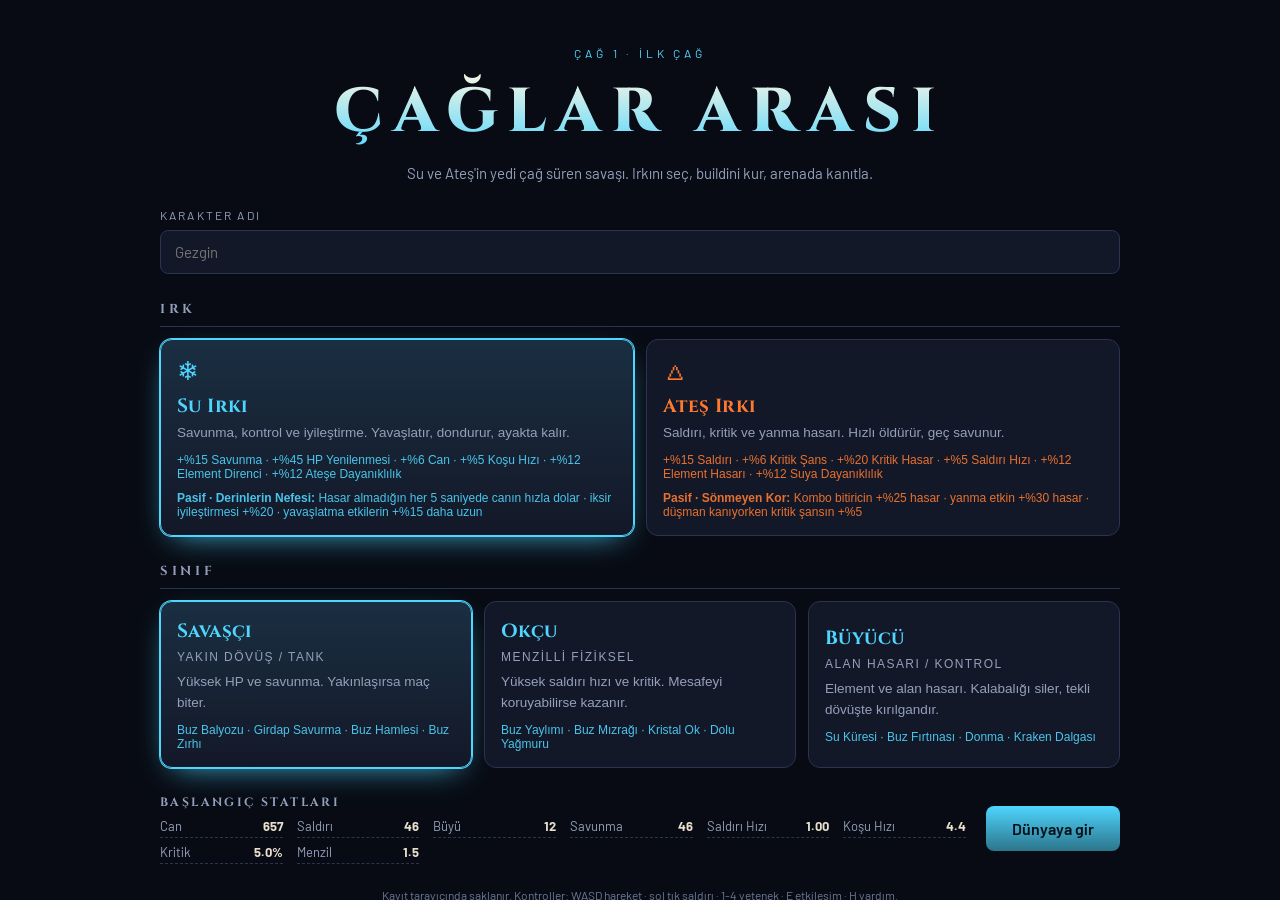
==== commit 04efdb15: "Add Çağ Savaşı game files Co-Authored-By: Claude Sonnet 5 <noreply@anthropic.com> Claude-Session: ht" ====
--- a/cag-savasi-tek-dosya.html
+++ b/cag-savasi-tek-dosya.html
@@ -477,24 +477,7 @@
 /* =============================================================
    4) RESPONSIVE / MOBİL
    ============================================================= */
-@media (max-width: 860px) {
-  .char-grid, .storage { grid-template-columns: 1fr; }
-  .hud-right { width: 128px; }
-  #minimap { width: 110px; height: 110px; }
-  .hud-player { min-width: 210px; }
-  .hud-top { top: auto; bottom: 92px; font-size: 12px; }
-  .menu button { padding: 6px 7px; font-size: 11.5px; }
-  #joystick { display: block; }
-  #skillbar { gap: 6px; bottom: 12px; }
-  .skill { width: 60px; height: 56px; }
-  .skill.util { width: 52px; }
-  #toasts { bottom: 150px; }
-  #interact-hint { bottom: 160px; }
-}
-@media (hover: none) and (pointer: coarse) {
-  #joystick { display: block; }
-  #game { cursor: default; }
-}
+
 @media (prefers-reduced-motion: reduce) {
   * { animation-duration: .01ms !important; transition-duration: .01ms !important; }
 }
@@ -629,6 +612,148 @@
 }
 .skinfo b{ color:var(--c); font-size:13px; }
 .skinfo p{ margin:4px 0 0; font-size:11.5px; line-height:1.6; opacity:.82; }
+
+
+/* =============================================================
+   MOBİL — tam ekran sığdırma ve dokunmatik kontroller
+   ============================================================= */
+
+/* Tarayıcı çubukları yüzünden kesilmesin: dvh + güvenli alan */
+html, body { height: 100%; height: 100dvh; overscroll-behavior: none; }
+body { position: fixed; inset: 0; width: 100%; touch-action: manipulation; }
+#screen-game { inset: 0; height: 100dvh; }
+#game { touch-action: none; }
+#hud { padding: env(safe-area-inset-top) env(safe-area-inset-right) env(safe-area-inset-bottom) env(safe-area-inset-left); }
+
+/* Karakter oluşturma ekranı küçük ekranda kaydırılabilir */
+#screen-create { overflow-y: auto; -webkit-overflow-scrolling: touch; }
+
+/* --- Dokunmatik aksiyon tuşları --- */
+#touch-actions{
+  position:absolute; right:calc(16px + env(safe-area-inset-right));
+  bottom:calc(104px + env(safe-area-inset-bottom));
+  display:none; align-items:flex-end; gap:10px; pointer-events:auto; z-index:8;
+}
+.tbtn{
+  border-radius:50%; border:1px solid var(--line); background:rgba(16,21,36,.86);
+  color:var(--ink); display:grid; place-items:center; touch-action:none;
+  font-size:22px; font-weight:700; -webkit-user-select:none; user-select:none;
+  box-shadow:0 6px 18px -8px #000;
+}
+.tbtn.big{ width:86px; height:86px; font-size:34px; border-color:var(--accent); color:var(--accent);
+  background:radial-gradient(circle at 50% 35%, color-mix(in srgb, var(--accent) 26%, transparent), rgba(16,21,36,.9)); }
+.tbtn.small{ width:54px; height:54px; font-size:18px; }
+.tbtn:active{ transform:scale(.93); filter:brightness(1.25); }
+
+/* --- Mobil menü düğmesi --- */
+#menu-toggle{
+  position:absolute; top:calc(10px + env(safe-area-inset-top)); right:calc(10px + env(safe-area-inset-right));
+  display:none; width:42px; height:42px; border-radius:11px; z-index:12;
+  background:rgba(12,16,28,.85); border:1px solid var(--line); color:var(--ink); font-size:19px;
+  pointer-events:auto;
+}
+
+/* Dokunmatik cihazlarda joystick her zaman görünür */
+body.is-touch #joystick,
+body.is-touch #touch-actions{ display:flex; }
+body.is-touch #joystick{ display:block; }
+body.is-touch #game{ cursor:default; }
+
+/* ================= DAR EKRAN DÜZENİ ================= */
+@media (max-width: 900px), (pointer: coarse) and (max-width: 1100px) {
+  .char-grid, .storage, .inv-wrap { grid-template-columns: 1fr; }
+
+  /* Sol üst: küçük oyuncu paneli */
+  .hud-player{ top:calc(8px + env(safe-area-inset-top)); left:calc(8px + env(safe-area-inset-left));
+    min-width:0; width:min(52vw,240px); gap:7px; padding:6px 8px; transform:scale(.92); transform-origin:top left; }
+
+  /* Üst: kaynak barı küçülür, menü gizlenip ☰ ile açılır */
+  .hud-top{ top:calc(74px + env(safe-area-inset-top)); left:calc(8px + env(safe-area-inset-left)); transform:none;
+    padding:4px 8px; font-size:11.5px; gap:4px; border-radius:10px; }
+  .res.age{ display:none; }
+  #menu-toggle{ display:block; }
+  .menu{
+    position:fixed; top:calc(58px + env(safe-area-inset-top)); right:calc(10px + env(safe-area-inset-right));
+    flex-direction:column; gap:4px; margin:0; padding:8px; border:1px solid var(--line);
+    background:rgba(12,16,28,.95); border-radius:12px; z-index:11;
+    display:none; box-shadow:0 20px 40px -20px #000;
+  }
+  body.menu-open .menu{ display:flex; }
+  .menu button{ font-size:14px; padding:10px 14px; text-align:left; min-width:132px; }
+
+  /* Sağ: mini harita küçülür, görev takibi gizlenir */
+  .hud-right{ top:calc(8px + env(safe-area-inset-top)); right:calc(58px + env(safe-area-inset-right)); width:96px; }
+  #minimap{ width:88px; height:88px; }
+  #zone-name{ font-size:10.5px; margin-top:3px; }
+  #quest-tracker{ display:none; }
+
+  /* Yetenek çubuğu: en altta tam genişlik, yatay kaydırmalı tek sıra */
+  #skillbar{
+    left:0; right:0; transform:none; justify-content:flex-start;
+    bottom:calc(6px + env(safe-area-inset-bottom));
+    padding:0 10px; gap:6px; flex-wrap:nowrap;
+    overflow-x:auto; overflow-y:hidden; scrollbar-width:none;
+    -webkit-overflow-scrolling:touch;
+  }
+  #skillbar::-webkit-scrollbar{ display:none; }
+  .skill{ width:56px; height:52px; flex:0 0 auto; padding:4px; border-radius:9px; }
+  .skill .sname{ font-size:9px; }
+  .skill .key{ font-size:8.5px; top:3px; left:4px; }
+  .skill .mana, .skill .count{ font-size:9px; top:3px; right:4px; }
+  .skill.util{ width:48px; }
+  .skill.auto{ width:54px; min-width:0; }
+  body.is-touch #btn-dash{ display:none; }        /* ayrı dash tuşu var */
+
+  /* Joystick sol altta, aksiyon tuşları sağ altta — yetenek çubuğunun üstünde */
+  #joystick{ bottom:calc(72px + env(safe-area-inset-bottom)); left:calc(16px + env(safe-area-inset-left));
+    width:104px; height:104px; }
+  #touch-actions{ bottom:calc(72px + env(safe-area-inset-bottom)); right:calc(14px + env(safe-area-inset-right)); }
+
+  #toasts{ bottom:calc(190px + env(safe-area-inset-bottom)); right:10px; }
+  .toast{ font-size:11.5px; padding:6px 10px; max-width:62vw; }
+  #interact-hint{ bottom:calc(192px + env(safe-area-inset-bottom)); }
+  #combo-ind{ top:16%; }
+  #combo-ind b{ font-size:26px; }
+  #boss-bar, #pvp-bar{ top:calc(96px + env(safe-area-inset-top)); width:min(88vw,420px); }
+
+  /* Paneller tam ekran ve kaydırılabilir */
+  #modal-layer{ padding:0; }
+  .modal, .modal.wide{
+    width:100%; max-width:100%; height:100dvh; max-height:100dvh; border-radius:0; border:none;
+    padding-top:env(safe-area-inset-top); padding-bottom:env(safe-area-inset-bottom);
+  }
+  .modal-body{ padding:12px 12px 24px; -webkit-overflow-scrolling:touch; }
+  .modal-head{ padding:10px 12px; }
+  .modal-head h2{ font-size:16px; }
+  #modal-close{ width:40px; height:40px; font-size:20px; }
+
+  /* Panel içi ızgaralar tek/iki sütuna */
+  .icells{ grid-template-columns:repeat(auto-fill,minmax(46%,1fr)); }
+  .worn-grid, .skgrid, .eqgrid{ grid-template-columns:1fr; }
+  .mcells{ grid-template-columns:repeat(auto-fill,minmax(46%,1fr)); }
+  .tier-tab{ flex:1 1 46%; }
+  .itempop{ width:min(94vw,420px); max-height:86dvh; overflow-y:auto; }
+  .btn{ padding:11px 14px; }          /* dokunmatik hedef büyütme */
+  .mini{ min-width:38px; min-height:32px; }
+
+  /* Karakter oluşturma dar ekranda tek sütun */
+  .picks.two, .picks.three{ grid-template-columns:1fr; }
+  .create-wrap{ padding:18px 14px calc(28px + env(safe-area-inset-bottom)); }
+  .create-head h1{ font-size:30px; }
+}
+
+/* Yatay (landscape) telefon: dikey alan çok az */
+@media (max-height: 480px) and (pointer: coarse) {
+  .hud-player{ transform:scale(.8); }
+  #joystick{ width:88px; height:88px; bottom:calc(60px + env(safe-area-inset-bottom)); }
+  #touch-actions{ bottom:calc(60px + env(safe-area-inset-bottom)); }
+  .tbtn.big{ width:66px; height:66px; font-size:26px; }
+  .tbtn.small{ width:44px; height:44px; font-size:15px; }
+  #skillbar{ bottom:calc(4px + env(safe-area-inset-bottom)); }
+  .skill{ width:48px; height:44px; }
+  .hud-top{ top:calc(6px + env(safe-area-inset-top)); left:auto; right:110px; }
+  #toasts{ bottom:auto; top:60px; }
+}
 
 </style>
 </head>
@@ -723,6 +848,16 @@
 
     <!-- Mobil joystick -->
     <div id="joystick"><div id="joy-knob"></div></div>
+
+    <!-- Mobil aksiyon tuşları -->
+    <div id="touch-actions">
+      <button id="tb-interact" class="tbtn small" aria-label="Etkileşim">E</button>
+      <button id="tb-dash" class="tbtn small" aria-label="Sıçra">⇉</button>
+      <button id="tb-attack" class="tbtn big" aria-label="Saldır">⚔</button>
+    </div>
+
+    <!-- Mobil menü aç/kapat -->
+    <button id="menu-toggle" aria-label="Menü">☰</button>
 
     <div id="toasts"></div>
   </div>
@@ -2753,7 +2888,16 @@
     this.ctx.setTransform(dpr, 0, 0, dpr, 0, 0);
     this.vw = this.cv.clientWidth;
     this.vh = this.cv.clientHeight;
-    this.cam.zoom = U.clamp(Math.min(this.vw / 900, this.vh / 560), 0.62, 1.35);
+    /* Zum: masaüstünde geniş görüş, dokunmatikte karakter okunaklı kalsın */
+    const coarse = window.matchMedia && window.matchMedia('(pointer: coarse)').matches;
+    this.cam.zoom = coarse
+      ? U.clamp(Math.min(this.vw / 620, this.vh / 430), 0.72, 1.25)
+      : U.clamp(Math.min(this.vw / 900, this.vh / 560), 0.62, 1.35);
+    // mini haritayı da ekrana göre ölçekle
+    if (this.mini) {
+      const box = this.mini.clientWidth || 150;
+      if (this.mini.width !== box) { this.mini.width = box; this.mini.height = box; }
+    }
   }
 
   iso(x, y) {
@@ -3378,7 +3522,10 @@
     };
 
     document.querySelectorAll('[data-panel]').forEach(b => {
-      b.addEventListener('click', () => this.openPanel(b.dataset.panel));
+      b.addEventListener('click', () => {
+        document.body.classList.remove('menu-open');   // mobil menüyü kapat
+        this.openPanel(b.dataset.panel);
+      });
     });
     this.el.modalLayer.addEventListener('click', (e) => {
       if (e.target === this.el.modalLayer) this.closePanel();
@@ -4233,10 +4380,15 @@
   mouse: { x: 0, y: 0, down: false, inside: false },
   joy: { active: false, dx: 0, dy: 0, id: null },
   attackHeld: false,
+  touch: false,          // dokunmatik cihaz mı (otomatik nişan için)
 
   init(game) {
     this.game = game;
     const cv = game.canvas;
+    this.touch = window.matchMedia
+      ? window.matchMedia('(pointer: coarse)').matches
+      : ('ontouchstart' in window);
+    document.body.classList.toggle('is-touch', this.touch);
 
     window.addEventListener('keydown', (e) => {
       const k = e.key.toLowerCase();
@@ -4306,15 +4458,48 @@
       joy.addEventListener('touchcancel', () => end());
     }
 
+    /* Ekrana dokunma = o yöne nişan al (saldırı ayrı butonda) */
     cv.addEventListener('touchstart', (e) => {
       const r = cv.getBoundingClientRect();
       const t = e.changedTouches[0];
       this.mouse.x = t.clientX - r.left;
       this.mouse.y = t.clientY - r.top;
       this.mouse.inside = true;
-      this.attackHeld = true;
-      setTimeout(() => { this.attackHeld = false; }, 120);
+      this.aimHold = 1.2;                 // 1.2 sn boyunca bu yöne nişan
     }, { passive: true });
+
+    /* ---- Mobil aksiyon tuşları ---- */
+    const hold = (id, onDown, onUp) => {
+      const el = document.getElementById(id);
+      if (!el) return;
+      const down = (e) => { e.preventDefault(); onDown(); };
+      const up = (e) => { if (e) e.preventDefault(); if (onUp) onUp(); };
+      el.addEventListener('touchstart', down, { passive: false });
+      el.addEventListener('touchend', up, { passive: false });
+      el.addEventListener('touchcancel', up, { passive: false });
+      el.addEventListener('mousedown', down);
+      el.addEventListener('mouseup', up);
+      el.addEventListener('mouseleave', () => { if (onUp) onUp(); });
+    };
+    // basılı tut → kombo devam eder
+    hold('tb-attack', () => { this.attackHeld = true; }, () => { this.attackHeld = false; });
+    hold('tb-dash', () => game.dash());
+    hold('tb-interact', () => game.interact());
+
+    // mobil menü aç/kapat
+    const mt = document.getElementById('menu-toggle');
+    if (mt) mt.addEventListener('click', () => document.body.classList.toggle('menu-open'));
+  },
+
+  /* Dokunmatikte otomatik hedefleme: en yakın düşmana dön */
+  autoAimTarget(game, maxDist = 11) {
+    let best = null, bd = maxDist;
+    for (const a of game.actors) {
+      if (a.dead || a.team === 'player' || a === game.player) continue;
+      const d = U.dist(game.player.x, game.player.y, a.x, a.y);
+      if (d < bd) { bd = d; best = a; }
+    }
+    return best;
   },
 
   /* Ekran yönünü izometrik dünya yönüne çevirir */
@@ -4530,9 +4715,21 @@
       if ((mv.x || mv.y) && !p.stunned && p.dashTime <= 0) {
         const s = p.eff();
         p.tryMove(mv.x * s.moveSpeed * dt, mv.y * s.moveSpeed * dt, this);
-        if (!Input.mouse.inside) p.facing = Math.atan2(mv.y, mv.x);
+        if (!Input.mouse.inside && !(Input.touch && (Input.attackHeld || Input.aimHold > 0))) {
+          p.facing = Math.atan2(mv.y, mv.x);
+        }
       }
-      if (Input.mouse.inside) {
+      if (Input.touch) {
+        // Dokunmatikte fare yok: dokunduğun yöne ya da en yakın düşmana dön
+        if (Input.aimHold > 0) {
+          Input.aimHold -= dt;
+          const aim = Input.aimWorld(this.renderer, p);
+          p.facing = U.angle(p.x, p.y, aim.x, aim.y);
+        } else {
+          const tgt = Input.autoAimTarget(this);
+          if (tgt) p.facing = U.angle(p.x, p.y, tgt.x, tgt.y);
+        }
+      } else if (Input.mouse.inside) {
         const aim = Input.aimWorld(this.renderer, p);
         p.facing = U.angle(p.x, p.y, aim.x, aim.y);
       }
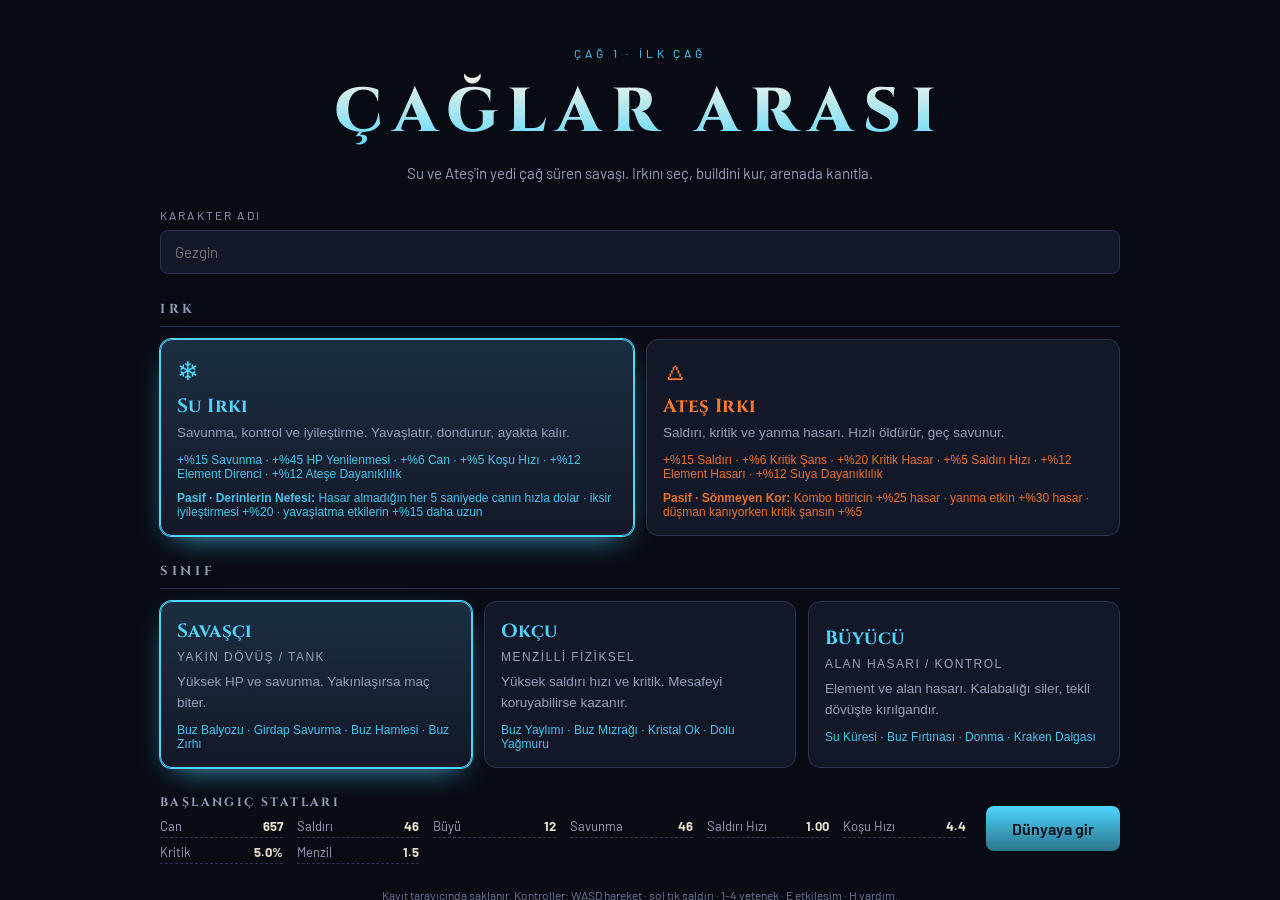
==== commit 261edc36: "Fix landscape HUD overlap between resource bar and minimap Co-Authored-By: Claude Sonnet 5 <noreply@" ====
--- a/cag-savasi-tek-dosya.html
+++ b/cag-savasi-tek-dosya.html
@@ -751,8 +751,9 @@
   .tbtn.small{ width:44px; height:44px; font-size:15px; }
   #skillbar{ bottom:calc(4px + env(safe-area-inset-bottom)); }
   .skill{ width:48px; height:44px; }
-  .hud-top{ top:calc(6px + env(safe-area-inset-top)); left:auto; right:110px; }
-  #toasts{ bottom:auto; top:60px; }
+  .hud-top{ top:calc(70px + env(safe-area-inset-top)); left:calc(8px + env(safe-area-inset-left)); right:auto; transform:none; }
+  #boss-bar, #pvp-bar{ top:calc(108px + env(safe-area-inset-top)); }
+  #toasts{ bottom:auto; top:calc(134px + env(safe-area-inset-top)); right:calc(10px + env(safe-area-inset-right)); }
 }
 
 </style>
